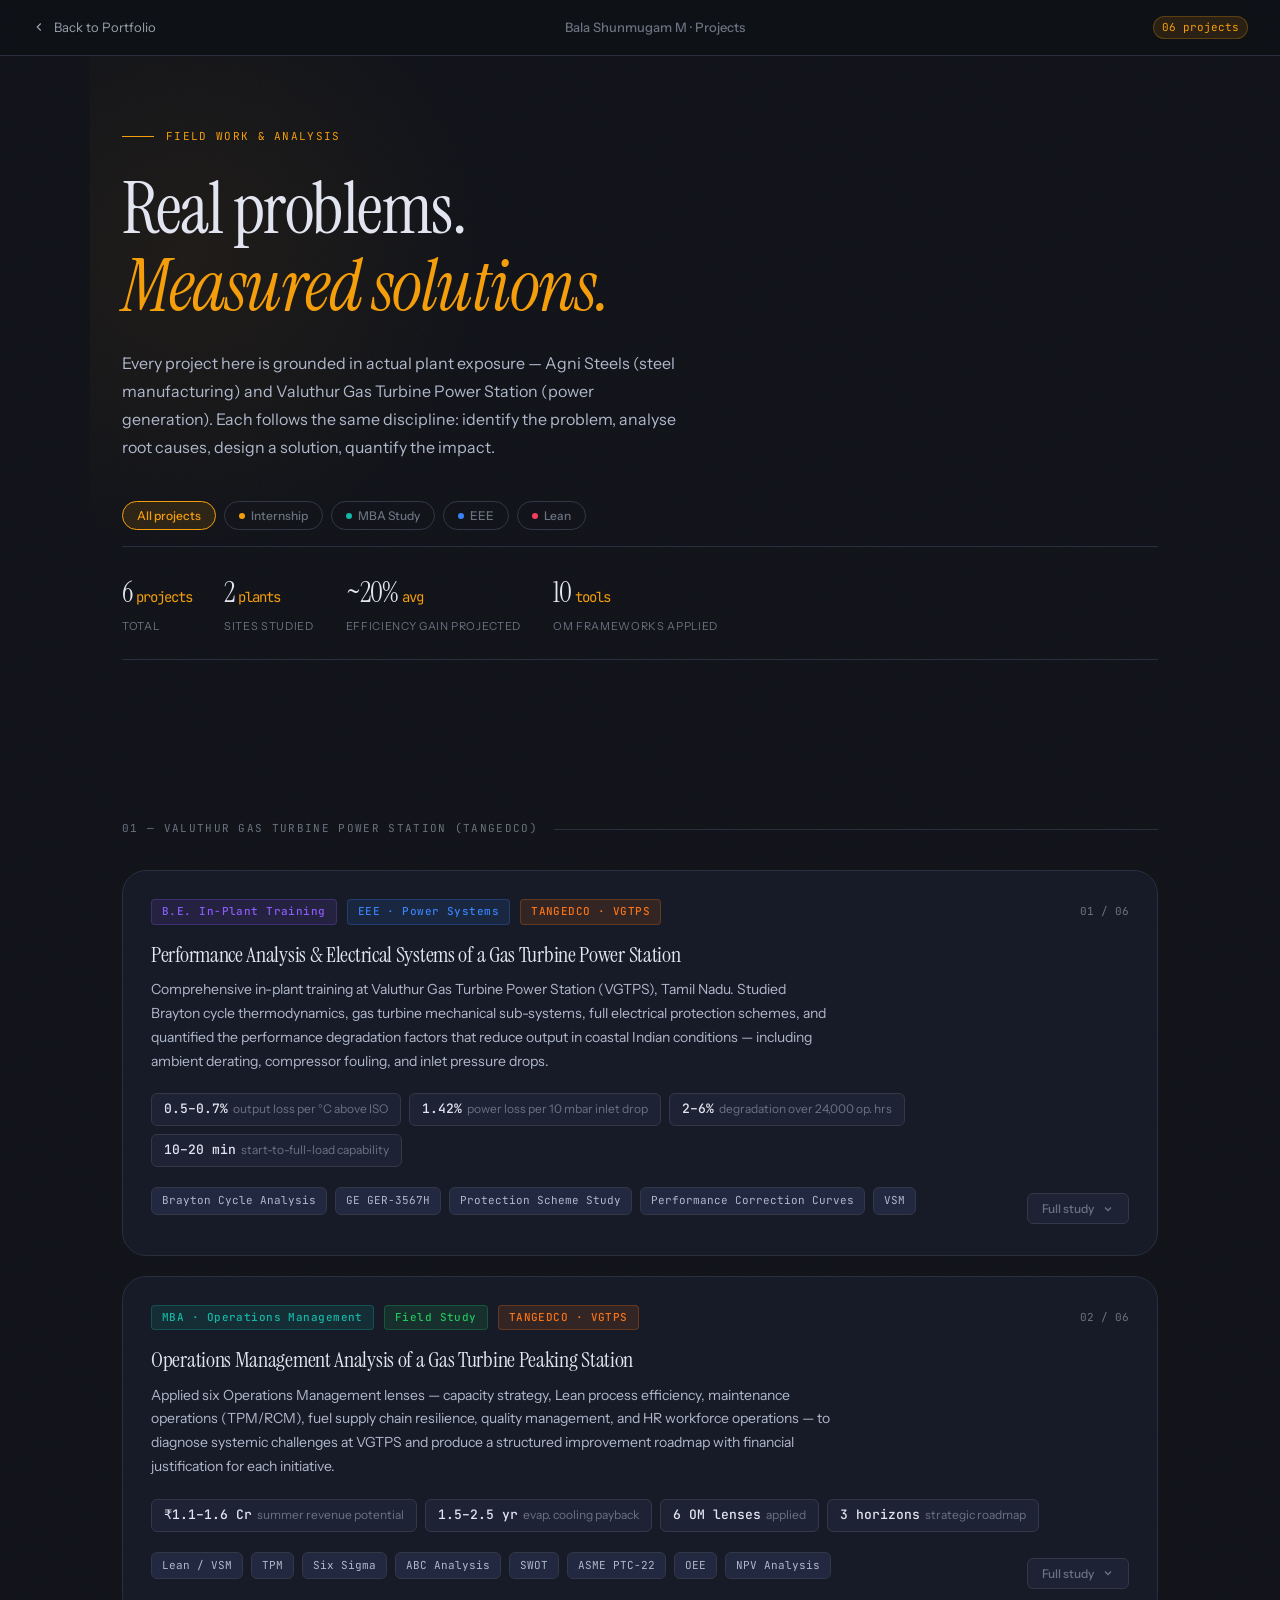
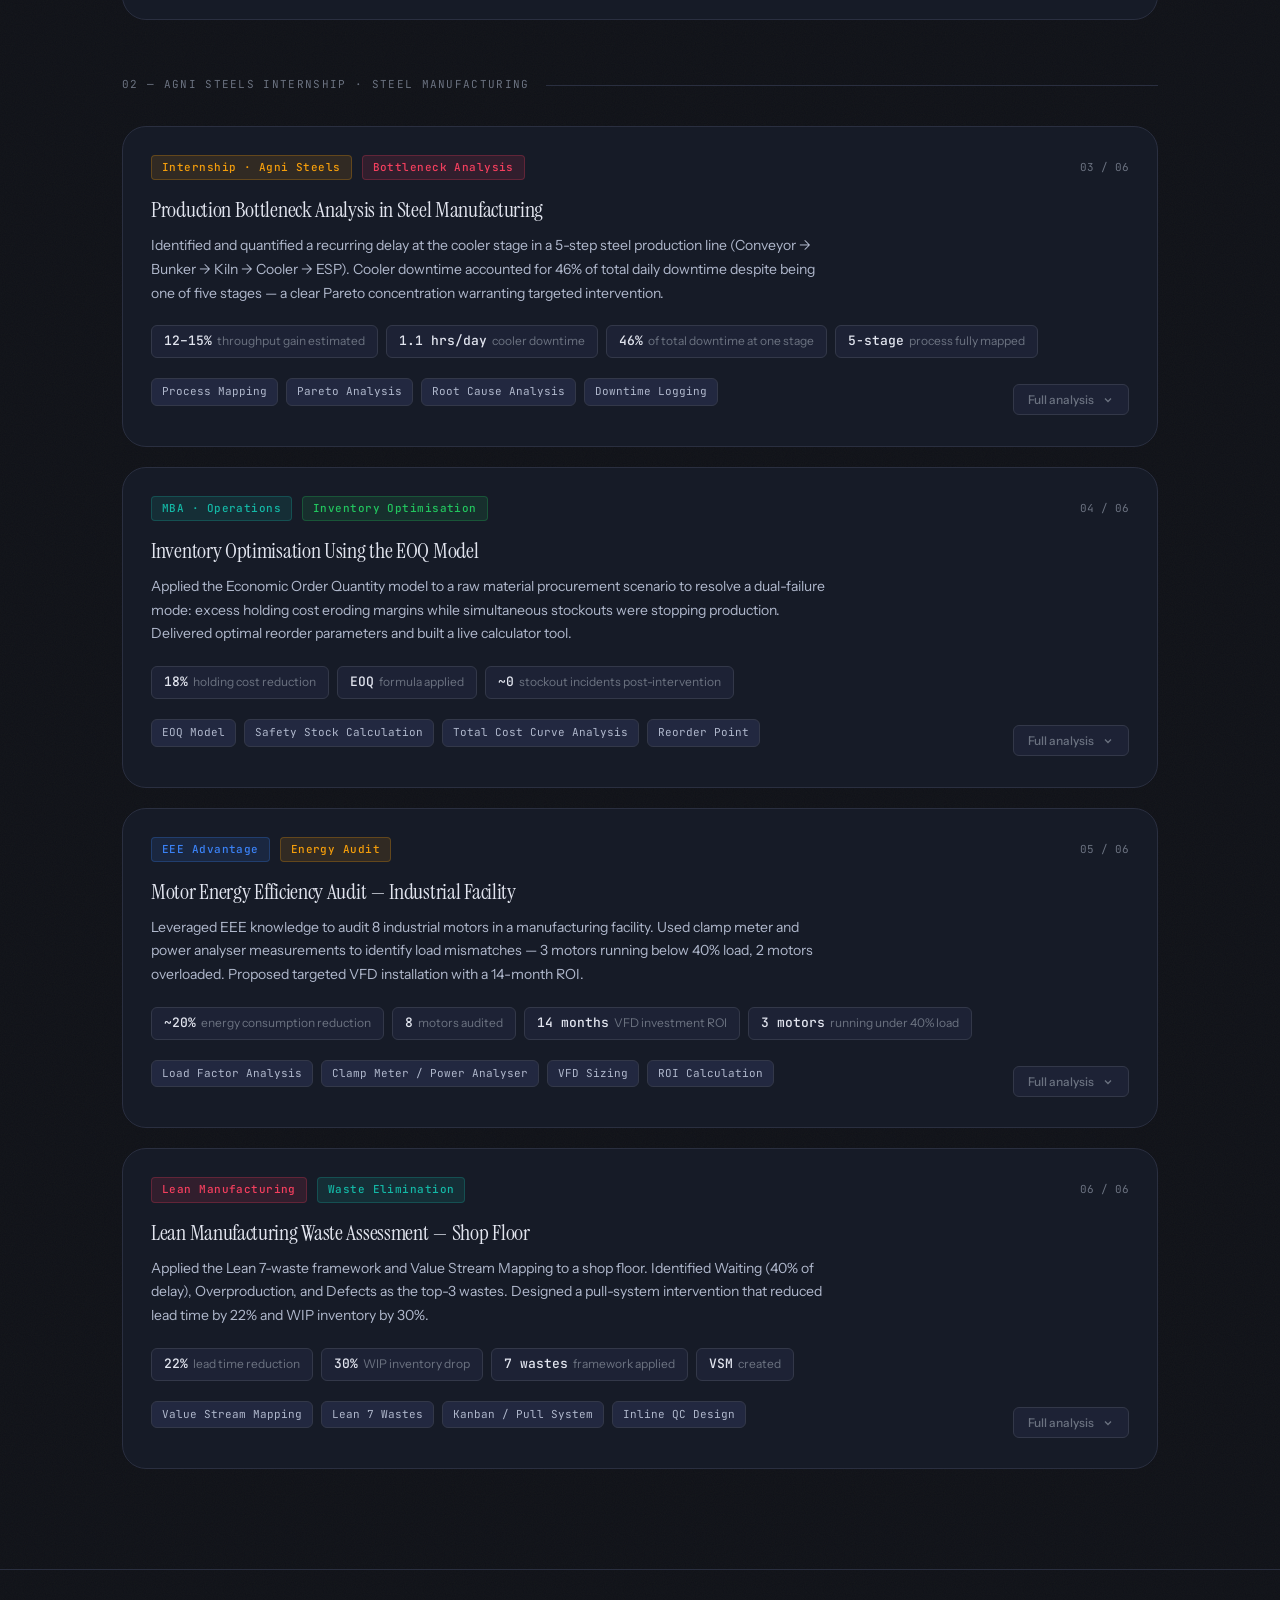
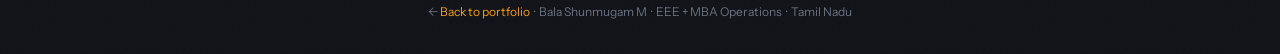
==== projects.html @ e9049f44 "Add files via upload" ====
<!DOCTYPE html>
<html lang="en">
<head>
  <meta charset="UTF-8" />
  <meta name="viewport" content="width=device-width, initial-scale=1.0" />
  <title>Projects — Bala Shunmugam M</title>
  <link rel="preconnect" href="https://fonts.googleapis.com" />
  <link rel="preconnect" href="https://fonts.gstatic.com" crossorigin />
  <link href="https://fonts.googleapis.com/css2?family=Instrument+Serif:ital@0;1&family=Instrument+Sans:wght@400;500;600&family=JetBrains+Mono:wght@400;500&display=swap" rel="stylesheet" />
  <style>
  /* ═══════════════════════════════════════
     DESIGN DIRECTION:
     Industrial editorial — dark gunmetal base,
     warm amber accent, tight grid, data-rich.
     Think: engineer's logbook meets design studio.
  ═══════════════════════════════════════ */

  :root {
    --ink:        #0f1117;
    --ink-2:      #1c2030;
    --ink-3:      #2a2f40;
    --steel:      #3a4055;
    --muted:      #6b7280;
    --ghost:      #9aa0ae;
    --rule:       #2a2f40;
    --rule-light: #333849;

    --amber:      #f59e0b;
    --amber-dim:  #92600a;
    --amber-glow: rgba(245,158,11,0.12);
    --amber-ring: rgba(245,158,11,0.25);

    --teal:       #14b8a6;
    --teal-dim:   rgba(20,184,166,0.12);
    --blue:       #3b82f6;
    --blue-dim:   rgba(59,130,246,0.12);
    --rose:       #f43f5e;
    --rose-dim:   rgba(244,63,94,0.12);
    --violet:     #8b5cf6;
    --violet-dim: rgba(139,92,246,0.12);
    --green:      #22c55e;
    --green-dim:  rgba(34,197,94,0.12);
    --orange:     #f97316;
    --orange-dim: rgba(249,115,22,0.12);

    --surface:    #161b27;
    --surface-2:  #1d2235;
    --surface-3:  #222840;

    --text:       #e2e5ef;
    --text-2:     #b0b8cc;
    --text-3:     #6b7280;

    --font-serif: 'Instrument Serif', Georgia, serif;
    --font-sans:  'Instrument Sans', system-ui, sans-serif;
    --font-mono:  'JetBrains Mono', monospace;

    --r-sm: 6px;
    --r-md: 10px;
    --r-lg: 16px;
    --r-xl: 24px;
  }

  *, *::before, *::after { box-sizing: border-box; margin: 0; padding: 0; }
  html { scroll-behavior: smooth; }

  body {
    font-family: var(--font-sans);
    background: var(--ink);
    color: var(--text);
    line-height: 1.6;
    -webkit-font-smoothing: antialiased;
    min-height: 100vh;
    /* subtle noise texture via SVG data URI */
    background-image: url("data:image/svg+xml,%3Csvg xmlns='http://www.w3.org/2000/svg' width='200' height='200'%3E%3Cfilter id='n'%3E%3CfeTurbulence type='fractalNoise' baseFrequency='0.9' numOctaves='4' stitchTiles='stitch'/%3E%3C/filter%3E%3Crect width='200' height='200' filter='url(%23n)' opacity='0.03'/%3E%3C/svg%3E");
  }

  a { text-decoration: none; color: inherit; }
  ul { list-style: none; }

  /* ── NAV ──────────────────────────────── */
  .nav {
    position: sticky; top: 0; z-index: 50;
    background: rgba(15,17,23,0.85);
    backdrop-filter: blur(16px);
    -webkit-backdrop-filter: blur(16px);
    border-bottom: 1px solid var(--rule);
    padding: 0 32px;
    height: 56px;
    display: flex;
    align-items: center;
    justify-content: space-between;
  }
  .nav-back {
    display: flex; align-items: center; gap: 8px;
    font-size: 13px; color: var(--ghost);
    transition: color 0.15s;
  }
  .nav-back:hover { color: var(--amber); }
  .nav-back svg { width: 14px; height: 14px; stroke: currentColor; fill: none; stroke-width: 2; }
  .nav-title { font-size: 13px; font-weight: 500; color: var(--text-3); }
  .nav-count {
    font-size: 11px; font-family: var(--font-mono);
    color: var(--amber); background: var(--amber-glow);
    border: 1px solid var(--amber-ring);
    padding: 2px 8px; border-radius: 100px;
  }

  /* ── HERO HEADER ──────────────────────── */
  .page-hero {
    padding: 72px 32px 64px;
    max-width: 1100px;
    margin: 0 auto;
    position: relative;
    overflow: hidden;
  }
  .page-hero::before {
    content: '';
    position: absolute;
    top: -100px; left: -200px;
    width: 600px; height: 600px;
    background: radial-gradient(circle, rgba(245,158,11,0.06) 0%, transparent 70%);
    pointer-events: none;
  }
  .hero-eyebrow {
    display: flex; align-items: center; gap: 12px;
    margin-bottom: 24px;
  }
  .eyebrow-line {
    width: 32px; height: 1px;
    background: var(--amber);
  }
  .eyebrow-text {
    font-family: var(--font-mono);
    font-size: 11px; letter-spacing: 0.12em;
    text-transform: uppercase; color: var(--amber);
  }
  .page-title {
    font-family: var(--font-serif);
    font-size: clamp(40px, 6vw, 72px);
    font-weight: 400;
    line-height: 1.08;
    color: var(--text);
    margin-bottom: 24px;
    letter-spacing: -1.5px;
  }
  .page-title em {
    font-style: italic;
    color: var(--amber);
  }
  .page-subtitle {
    font-size: 16px; color: var(--text-2);
    max-width: 560px; line-height: 1.75;
    margin-bottom: 40px;
  }

  /* ── FILTER BAR ───────────────────────── */
  .filter-bar {
    display: flex; gap: 8px; flex-wrap: wrap;
    margin-bottom: 16px;
  }
  .filter-btn {
    display: flex; align-items: center; gap: 6px;
    padding: 6px 14px;
    font-family: var(--font-sans);
    font-size: 12px; font-weight: 500;
    border-radius: 100px;
    border: 1px solid var(--rule-light);
    background: transparent;
    color: var(--text-3);
    cursor: pointer;
    transition: all 0.15s;
  }
  .filter-btn:hover { border-color: var(--amber); color: var(--amber); }
  .filter-btn.active {
    background: var(--amber-glow);
    border-color: var(--amber);
    color: var(--amber);
  }
  .filter-dot { width: 6px; height: 6px; border-radius: 50%; }

  /* ── STATS ROW ────────────────────────── */
  .stats-row {
    display: flex; gap: 32px; flex-wrap: wrap;
    padding: 24px 0;
    border-top: 1px solid var(--rule);
    border-bottom: 1px solid var(--rule);
    margin-bottom: 48px;
  }
  .stat-item { display: flex; flex-direction: column; gap: 2px; }
  .stat-val {
    font-family: var(--font-serif);
    font-size: 28px; color: var(--text);
    letter-spacing: -1px;
  }
  .stat-val span { font-size: 14px; color: var(--amber); font-family: var(--font-mono); }
  .stat-label { font-size: 11px; color: var(--text-3); letter-spacing: 0.06em; text-transform: uppercase; }

  /* ── MAIN LAYOUT ──────────────────────── */
  .projects-wrap {
    max-width: 1100px;
    margin: 0 auto;
    padding: 0 32px 80px;
  }

  /* ── PROJECT CARD ─────────────────────── */
  .project-card {
    position: relative;
    background: var(--surface);
    border: 1px solid var(--rule);
    border-radius: var(--r-xl);
    margin-bottom: 20px;
    overflow: hidden;
    transition: border-color 0.2s, box-shadow 0.2s;
  }
  .project-card:hover {
    border-color: var(--rule-light);
    box-shadow: 0 0 0 1px var(--rule-light), 0 20px 60px rgba(0,0,0,0.3);
  }

  /* left accent bar */
  .project-card::before {
    content: '';
    position: absolute;
    left: 0; top: 0; bottom: 0;
    width: 3px;
    background: var(--card-accent, var(--amber));
    border-radius: 3px 0 0 3px;
    opacity: 0;
    transition: opacity 0.2s;
  }
  .project-card:hover::before { opacity: 1; }

  /* ── CARD TOP ─────────────────────────── */
  .card-top {
    padding: 28px 28px 24px;
    cursor: pointer;
    position: relative;
  }
  .card-meta {
    display: flex; align-items: center; gap: 10px;
    margin-bottom: 16px; flex-wrap: wrap;
  }
  .tag {
    font-family: var(--font-mono);
    font-size: 11px; font-weight: 500;
    padding: 3px 10px;
    border-radius: 4px;
    letter-spacing: 0.04em;
  }
  .tag-amber  { background: var(--amber-glow);  color: var(--amber);  border: 1px solid var(--amber-ring); }
  .tag-teal   { background: var(--teal-dim);    color: var(--teal);   border: 1px solid rgba(20,184,166,0.25); }
  .tag-blue   { background: var(--blue-dim);    color: var(--blue);   border: 1px solid rgba(59,130,246,0.25); }
  .tag-rose   { background: var(--rose-dim);    color: var(--rose);   border: 1px solid rgba(244,63,94,0.25); }
  .tag-violet { background: var(--violet-dim);  color: var(--violet); border: 1px solid rgba(139,92,246,0.25); }
  .tag-green  { background: var(--green-dim);   color: var(--green);  border: 1px solid rgba(34,197,94,0.25); }
  .tag-orange { background: var(--orange-dim);  color: var(--orange); border: 1px solid rgba(249,115,22,0.25); }

  .card-num {
    font-family: var(--font-mono);
    font-size: 11px; color: var(--text-3);
    margin-left: auto;
  }

  .card-title {
    font-family: var(--font-serif);
    font-size: 22px; font-weight: 400;
    color: var(--text);
    line-height: 1.25;
    margin-bottom: 10px;
    letter-spacing: -0.3px;
  }
  .card-desc {
    font-size: 14px; color: var(--text-2);
    line-height: 1.7;
    max-width: 680px;
    margin-bottom: 20px;
  }

  /* ── IMPACT CHIPS ─────────────────────── */
  .impact-strip {
    display: flex; gap: 8px; flex-wrap: wrap;
    margin-bottom: 20px;
  }
  .chip {
    display: flex; align-items: baseline; gap: 5px;
    background: var(--surface-2);
    border: 1px solid var(--rule-light);
    border-radius: var(--r-sm);
    padding: 5px 12px;
    font-size: 12px; color: var(--text-3);
  }
  .chip-val {
    font-family: var(--font-mono);
    font-size: 13px; font-weight: 500;
    color: var(--text);
  }

  /* ── EXPAND TOGGLE ────────────────────── */
  .expand-row {
    display: flex; align-items: center; justify-content: space-between;
  }
  .expand-btn {
    display: flex; align-items: center; gap: 8px;
    background: var(--surface-2);
    border: 1px solid var(--rule-light);
    border-radius: var(--r-sm);
    color: var(--text-3);
    font-family: var(--font-sans);
    font-size: 12px; font-weight: 500;
    padding: 7px 14px;
    cursor: pointer;
    transition: all 0.15s;
  }
  .expand-btn:hover {
    background: var(--surface-3);
    border-color: var(--amber);
    color: var(--amber);
  }
  .expand-btn svg {
    width: 12px; height: 12px;
    stroke: currentColor; fill: none; stroke-width: 2.5;
    transition: transform 0.25s;
  }
  .expand-btn.open svg { transform: rotate(180deg); }

  /* ── CARD DETAIL ──────────────────────── */
  .card-detail {
    display: none;
    border-top: 1px solid var(--rule);
  }
  .card-detail.open { display: block; }

  /* tab navigation inside detail */
  .detail-tabs {
    display: flex;
    border-bottom: 1px solid var(--rule);
    padding: 0 28px;
    background: var(--surface-2);
  }
  .detail-tab {
    font-family: var(--font-mono);
    font-size: 11px; font-weight: 500;
    letter-spacing: 0.06em;
    text-transform: uppercase;
    color: var(--text-3);
    padding: 12px 16px;
    cursor: pointer;
    border-bottom: 2px solid transparent;
    margin-bottom: -1px;
    transition: all 0.15s;
  }
  .detail-tab:hover { color: var(--text-2); }
  .detail-tab.active { color: var(--amber); border-bottom-color: var(--amber); }

  .detail-panels { padding: 28px; }
  .detail-panel { display: none; }
  .detail-panel.active { display: block; }

  /* PASI grid */
  .pasi-grid {
    display: grid;
    grid-template-columns: 1fr 1fr;
    gap: 16px;
  }
  .pasi-cell {
    background: var(--surface-2);
    border: 1px solid var(--rule);
    border-radius: var(--r-lg);
    padding: 20px;
  }
  .pasi-label {
    font-family: var(--font-mono);
    font-size: 10px; font-weight: 500;
    letter-spacing: 0.12em; text-transform: uppercase;
    margin-bottom: 10px;
    display: flex; align-items: center; gap: 8px;
  }
  .pasi-label::before {
    content: '';
    width: 6px; height: 6px; border-radius: 50%;
    background: var(--cell-color, var(--amber));
    flex-shrink: 0;
  }
  .pasi-text {
    font-size: 13px; color: var(--text-2);
    line-height: 1.7;
  }
  .pasi-text strong { color: var(--text); font-weight: 500; }

  /* metrics panel */
  .metrics-grid {
    display: grid;
    grid-template-columns: repeat(auto-fill, minmax(160px, 1fr));
    gap: 12px;
    margin-bottom: 20px;
  }
  .metric-box {
    background: var(--surface-2);
    border: 1px solid var(--rule);
    border-radius: var(--r-md);
    padding: 16px;
  }
  .metric-name { font-size: 11px; color: var(--text-3); margin-bottom: 6px; }
  .metric-num {
    font-family: var(--font-mono);
    font-size: 22px; font-weight: 500;
    color: var(--text);
    line-height: 1;
  }
  .metric-unit { font-size: 12px; color: var(--text-3); margin-top: 2px; }

  /* tools/frameworks panel */
  .tools-row {
    display: flex; gap: 8px; flex-wrap: wrap;
    margin-bottom: 16px;
  }
  .tool-pill {
    font-family: var(--font-mono);
    font-size: 11px; color: var(--text-2);
    background: var(--surface-3);
    border: 1px solid var(--rule-light);
    border-radius: var(--r-sm);
    padding: 4px 10px;
  }

  /* inline bar chart */
  .mini-bar-chart { margin-bottom: 16px; }
  .mini-bar-chart h4 { font-size: 12px; color: var(--text-3); margin-bottom: 12px; font-weight: 500; }
  .mbar-row { display: flex; align-items: center; gap: 10px; margin-bottom: 8px; }
  .mbar-label { font-size: 11px; color: var(--text-3); width: 80px; flex-shrink: 0; font-family: var(--font-mono); }
  .mbar-track { flex: 1; background: var(--surface-3); border-radius: 3px; height: 8px; overflow: hidden; }
  .mbar-fill { height: 100%; border-radius: 3px; transition: width 0.6s ease; }
  .mbar-val { font-size: 11px; color: var(--text-3); width: 40px; text-align: right; font-family: var(--font-mono); }

  /* recommendations list */
  .rec-list { display: flex; flex-direction: column; gap: 10px; }
  .rec-item {
    display: flex; gap: 12px;
    background: var(--surface-2);
    border: 1px solid var(--rule);
    border-radius: var(--r-md);
    padding: 14px 16px;
    align-items: flex-start;
  }
  .rec-horizon {
    font-family: var(--font-mono);
    font-size: 10px; font-weight: 500;
    padding: 3px 8px;
    border-radius: 4px;
    flex-shrink: 0;
    margin-top: 1px;
    text-transform: uppercase;
    letter-spacing: 0.04em;
  }
  .rec-short  { background: var(--green-dim);  color: var(--green); }
  .rec-medium { background: var(--amber-glow); color: var(--amber); }
  .rec-long   { background: var(--violet-dim); color: var(--violet); }
  .rec-text { font-size: 13px; color: var(--text-2); line-height: 1.6; }
  .rec-text strong { color: var(--text); font-weight: 500; }

  /* key findings list */
  .findings-list { display: flex; flex-direction: column; gap: 8px; }
  .finding-item {
    display: flex; gap: 10px; align-items: flex-start;
    font-size: 13px; color: var(--text-2); line-height: 1.6;
  }
  .finding-bullet {
    width: 18px; height: 18px; border-radius: 50%;
    background: var(--amber-glow);
    border: 1px solid var(--amber-ring);
    color: var(--amber);
    font-size: 10px; font-weight: 600;
    display: flex; align-items: center; justify-content: center;
    flex-shrink: 0; margin-top: 2px;
    font-family: var(--font-mono);
  }

  /* SWOT */
  .swot-grid {
    display: grid;
    grid-template-columns: 1fr 1fr;
    gap: 12px;
  }
  .swot-cell {
    background: var(--surface-2);
    border: 1px solid var(--rule);
    border-radius: var(--r-md);
    padding: 16px;
  }
  .swot-label {
    font-family: var(--font-mono);
    font-size: 10px; font-weight: 500;
    letter-spacing: 0.1em; text-transform: uppercase;
    margin-bottom: 10px;
  }
  .swot-items { display: flex; flex-direction: column; gap: 6px; }
  .swot-item {
    font-size: 12px; color: var(--text-2);
    display: flex; gap: 8px; align-items: flex-start;
  }
  .swot-item::before {
    content: '—';
    color: var(--text-3);
    flex-shrink: 0;
    font-family: var(--font-mono);
    font-size: 11px;
  }

  /* data table */
  .data-table { width: 100%; border-collapse: collapse; font-size: 12px; }
  .data-table th {
    font-family: var(--font-mono);
    font-size: 10px; font-weight: 500;
    letter-spacing: 0.08em; text-transform: uppercase;
    color: var(--text-3);
    text-align: left;
    padding: 8px 12px;
    border-bottom: 1px solid var(--rule);
  }
  .data-table td {
    padding: 10px 12px;
    color: var(--text-2);
    border-bottom: 1px solid var(--rule);
    vertical-align: top;
    line-height: 1.5;
  }
  .data-table tr:last-child td { border-bottom: none; }
  .data-table tr:hover td { background: var(--surface-3); }
  .data-table td strong { color: var(--text); font-weight: 500; }

  /* ── SECTION DIVIDER ──────────────────── */
  .section-divider {
    display: flex; align-items: center; gap: 16px;
    margin: 48px 0 32px;
  }
  .divider-label {
    font-family: var(--font-mono);
    font-size: 11px; letter-spacing: 0.12em;
    text-transform: uppercase; color: var(--text-3);
    white-space: nowrap;
  }
  .divider-line { flex: 1; height: 1px; background: var(--rule); }

  /* ── FOOTER ───────────────────────────── */
  .page-footer {
    border-top: 1px solid var(--rule);
    padding: 32px;
    text-align: center;
    font-size: 12px; color: var(--text-3);
  }
  .page-footer a { color: var(--amber); }

  /* ── ANIMATIONS ───────────────────────── */
  @keyframes fadeSlideUp {
    from { opacity: 0; transform: translateY(20px); }
    to   { opacity: 1; transform: translateY(0); }
  }
  .page-hero > * { animation: fadeSlideUp 0.5s ease both; }
  .page-hero .hero-eyebrow { animation-delay: 0s; }
  .page-hero .page-title   { animation-delay: 0.08s; }
  .page-hero .page-subtitle{ animation-delay: 0.16s; }
  .page-hero .filter-bar   { animation-delay: 0.22s; }
  .page-hero .stats-row    { animation-delay: 0.28s; }
  .project-card { animation: fadeSlideUp 0.4s ease both; }

  /* ── RESPONSIVE ───────────────────────── */
  @media (max-width: 720px) {
    .page-hero, .projects-wrap { padding-left: 20px; padding-right: 20px; }
    .pasi-grid  { grid-template-columns: 1fr; }
    .swot-grid  { grid-template-columns: 1fr; }
    .stats-row  { gap: 20px; }
    .card-title { font-size: 18px; }
    .nav { padding: 0 20px; }
  }

  /* scrollbar */
  ::-webkit-scrollbar { width: 6px; }
  ::-webkit-scrollbar-track { background: var(--ink); }
  ::-webkit-scrollbar-thumb { background: var(--rule-light); border-radius: 3px; }
  </style>
</head>
<body>

<!-- ── NAV ─────────────────────────────── -->
<nav class="nav">
  <a href="index.html" class="nav-back">
    <svg viewBox="0 0 24 24"><polyline points="15 18 9 12 15 6"/></svg>
    Back to Portfolio
  </a>
  <span class="nav-title">Bala Shunmugam M · Projects</span>
  <span class="nav-count">06 projects</span>
</nav>

<!-- ── PAGE HERO ───────────────────────── -->
<div class="page-hero">
  <div class="hero-eyebrow">
    <div class="eyebrow-line"></div>
    <span class="eyebrow-text">Field Work & Analysis</span>
  </div>
  <h1 class="page-title">Real problems.<br><em>Measured solutions.</em></h1>
  <p class="page-subtitle">
    Every project here is grounded in actual plant exposure — Agni Steels (steel manufacturing) and
    Valuthur Gas Turbine Power Station (power generation). Each follows the same discipline:
    identify the problem, analyse root causes, design a solution, quantify the impact.
  </p>

  <div class="filter-bar" id="filterBar">
    <button class="filter-btn active" data-filter="all" onclick="filterProjects(this,'all')">All projects</button>
    <button class="filter-btn" data-filter="internship" onclick="filterProjects(this,'internship')">
      <div class="filter-dot" style="background:var(--amber)"></div>Internship
    </button>
    <button class="filter-btn" data-filter="mba" onclick="filterProjects(this,'mba')">
      <div class="filter-dot" style="background:var(--teal)"></div>MBA Study
    </button>
    <button class="filter-btn" data-filter="eee" onclick="filterProjects(this,'eee')">
      <div class="filter-dot" style="background:var(--blue)"></div>EEE
    </button>
    <button class="filter-btn" data-filter="lean" onclick="filterProjects(this,'lean')">
      <div class="filter-dot" style="background:var(--rose)"></div>Lean
    </button>
  </div>

  <div class="stats-row">
    <div class="stat-item">
      <div class="stat-val">6 <span>projects</span></div>
      <div class="stat-label">Total</div>
    </div>
    <div class="stat-item">
      <div class="stat-val">2 <span>plants</span></div>
      <div class="stat-label">Sites studied</div>
    </div>
    <div class="stat-item">
      <div class="stat-val">~20% <span>avg</span></div>
      <div class="stat-label">Efficiency gain projected</div>
    </div>
    <div class="stat-item">
      <div class="stat-val">10 <span>tools</span></div>
      <div class="stat-label">OM frameworks applied</div>
    </div>
  </div>
</div>

<!-- ── PROJECTS ─────────────────────────── -->
<div class="projects-wrap">

  <!-- ═══════════════════ SECTION 1: POWER GENERATION ═══════════════════ -->
  <div class="section-divider">
    <span class="divider-label">01 — Valuthur Gas Turbine Power Station (TANGEDCO)</span>
    <div class="divider-line"></div>
  </div>

  <!-- ────────────────── PROJECT 1: BE Inplant ────────────────── -->
  <div class="project-card" style="--card-accent:var(--violet)" data-tags="internship eee">
    <div class="card-top" onclick="toggleCard(this)">
      <div class="card-meta">
        <span class="tag tag-violet">B.E. In-Plant Training</span>
        <span class="tag tag-blue">EEE · Power Systems</span>
        <span class="tag tag-orange">TANGEDCO · VGTPS</span>
        <span class="card-num">01 / 06</span>
      </div>
      <h2 class="card-title">Performance Analysis & Electrical Systems of a Gas Turbine Power Station</h2>
      <p class="card-desc">
        Comprehensive in-plant training at Valuthur Gas Turbine Power Station (VGTPS), Tamil Nadu.
        Studied Brayton cycle thermodynamics, gas turbine mechanical sub-systems, full electrical
        protection schemes, and quantified the performance degradation factors that reduce output
        in coastal Indian conditions — including ambient derating, compressor fouling, and inlet pressure drops.
      </p>
      <div class="impact-strip">
        <div class="chip"><span class="chip-val">0.5–0.7%</span> output loss per °C above ISO</div>
        <div class="chip"><span class="chip-val">1.42%</span> power loss per 10 mbar inlet drop</div>
        <div class="chip"><span class="chip-val">2–6%</span> degradation over 24,000 op. hrs</div>
        <div class="chip"><span class="chip-val">10–20 min</span> start-to-full-load capability</div>
      </div>
      <div class="expand-row">
        <div class="tools-row">
          <span class="tool-pill">Brayton Cycle Analysis</span>
          <span class="tool-pill">GE GER-3567H</span>
          <span class="tool-pill">Protection Scheme Study</span>
          <span class="tool-pill">Performance Correction Curves</span>
          <span class="tool-pill">VSM</span>
        </div>
        <button class="expand-btn" aria-label="Expand project">
          Full study
          <svg viewBox="0 0 24 24"><polyline points="6 9 12 15 18 9"/></svg>
        </button>
      </div>
    </div>

    <div class="card-detail">
      <div class="detail-tabs">
        <div class="detail-tab active" onclick="switchTab(this,'p1-analysis')">Analysis</div>
        <div class="detail-tab" onclick="switchTab(this,'p1-electrical')">Electrical Systems</div>
        <div class="detail-tab" onclick="switchTab(this,'p1-performance')">Performance Data</div>
        <div class="detail-tab" onclick="switchTab(this,'p1-findings')">Key Findings</div>
      </div>
      <div class="detail-panels">

        <div class="detail-panel active" id="p1-analysis">
          <div class="pasi-grid">
            <div class="pasi-cell" style="--cell-color:var(--rose)">
              <div class="pasi-label" style="color:var(--rose)">Context</div>
              <div class="pasi-text">VGTPS is an open-cycle gas turbine (OCGT) peaking station operated by TANGEDCO. Located in coastal Tamil Nadu, it faces high ambient temperatures that directly derate output — the core performance challenge studied during training.</div>
            </div>
            <div class="pasi-cell" style="--cell-color:var(--blue)">
              <div class="pasi-label" style="color:var(--blue)">Thermodynamic Study</div>
              <div class="pasi-text">Analysed the Brayton cycle parameters: <strong>pressure ratio (10:1–18:1)</strong> and <strong>firing temperature (980–1350°C)</strong>. Studied the efficiency-vs-specific-output design map from GE performance data to understand cycle optimisation trade-offs for simple vs combined-cycle modes.</div>
            </div>
            <div class="pasi-cell" style="--cell-color:var(--amber)">
              <div class="pasi-label" style="color:var(--amber)">Degradation Analysis</div>
              <div class="pasi-text">Identified two classes of degradation: <strong>recoverable</strong> (compressor blade fouling — corrected by water washing) and <strong>non-recoverable</strong> (blade tip clearance growth — only fixed at major overhaul every 24,000 EOH). Cumulative output loss: 2–6% without part replacement.</div>
            </div>
            <div class="pasi-cell" style="--cell-color:var(--green)">
              <div class="pasi-label" style="color:var(--green)">Improvement Opportunity</div>
              <div class="pasi-text">Inlet evaporative cooling to recover <strong>4–8% summer output</strong> lost to ambient derating. Steam/water injection for NOx abatement and simultaneous <strong>5% mass-flow power boost</strong>. Online compressor washing protocol to recover 1–3% continuously.</div>
            </div>
          </div>
        </div>

        <div class="detail-panel" id="p1-electrical">
          <div style="margin-bottom:20px;">
            <h4 style="font-size:13px;color:var(--text-2);margin-bottom:12px;font-weight:500;">Protection Scheme — VGTPS Switchyard</h4>
            <table class="data-table">
              <thead>
                <tr><th>Protection Function</th><th>Relay Standard</th><th>Protected Element</th></tr>
              </thead>
              <tbody>
                <tr><td><strong>Differential (87G)</strong></td><td>Biased diff. with 2nd-harmonic restraint</td><td>Generator</td></tr>
                <tr><td><strong>Distance (21)</strong></td><td>Mho/Quadrilateral, 3-zone</td><td>Outgoing transmission lines</td></tr>
                <tr><td><strong>Bus-bar diff. (87B)</strong></td><td>High-impedance differential</td><td>EHV bus-bar</td></tr>
                <tr><td><strong>Restricted Earth Fault (64REF)</strong></td><td>Low-impedance REF</td><td>Generator transformer neutral</td></tr>
                <tr><td><strong>Loss of Excitation (40)</strong></td><td>Offset Mho characteristic</td><td>Generator</td></tr>
                <tr><td><strong>Negative Sequence (46)</strong></td><td>Inverse-time overcurrent</td><td>Generator stator</td></tr>
                <tr><td><strong>Buchholz (63)</strong></td><td>Gas-actuated relay</td><td>Generator & unit transformers</td></tr>
              </tbody>
            </table>
          </div>
          <div class="findings-list">
            <div class="finding-item"><div class="finding-bullet">i</div>Generator is directly coupled at 3000 rpm (2-pole, 50 Hz). Stator water-cooled; rotor hydrogen-cooled for high power density.</div>
            <div class="finding-item"><div class="finding-bullet">ii</div>Generator transformer steps 11–15.75 kV up to 110/230 kV grid evacuation voltage. Oil-immersed FOFA cooling with Buchholz, WTI, and differential protection.</div>
            <div class="finding-item"><div class="finding-bullet">iii</div>Auto-reclosing (single-phase and three-phase) and PLCC teleprotection enable rapid fault recovery and remote inter-trip signalling.</div>
          </div>
        </div>

        <div class="detail-panel" id="p1-performance">
          <div class="metrics-grid">
            <div class="metric-box">
              <div class="metric-name">Simple-cycle efficiency</div>
              <div class="metric-num" style="color:var(--amber)">30–40<span style="font-size:14px">%</span></div>
              <div class="metric-unit">Thermal (Brayton)</div>
            </div>
            <div class="metric-box">
              <div class="metric-name">Combined-cycle efficiency</div>
              <div class="metric-num" style="color:var(--teal)">50–60<span style="font-size:14px">%</span></div>
              <div class="metric-unit">With HRSG + steam turbine</div>
            </div>
            <div class="metric-box">
              <div class="metric-name">Ambient derating rate</div>
              <div class="metric-num" style="color:var(--rose)">0.6<span style="font-size:14px">%/°C</span></div>
              <div class="metric-unit">Above ISO 15°C baseline</div>
            </div>
            <div class="metric-box">
              <div class="metric-name">Inlet filter impact</div>
              <div class="metric-num" style="color:var(--blue)">1.42<span style="font-size:14px">%</span></div>
              <div class="metric-unit">Power loss per 10 mbar drop</div>
            </div>
            <div class="metric-box">
              <div class="metric-name">Steam injection boost</div>
              <div class="metric-num" style="color:var(--green)">+5<span style="font-size:14px">%</span></div>
              <div class="metric-unit">Power per % of airflow</div>
            </div>
            <div class="metric-box">
              <div class="metric-name">Compressor share</div>
              <div class="metric-num" style="color:var(--violet)">50<span style="font-size:14px">%+</span></div>
              <div class="metric-unit">Of gross output consumed</div>
            </div>
          </div>
          <div class="mini-bar-chart">
            <h4>Performance factor impact on output (%)</h4>
            <div class="mbar-row"><div class="mbar-label">Ambient +5°C</div><div class="mbar-track"><div class="mbar-fill" style="width:35%;background:var(--rose)"></div></div><div class="mbar-val">−3%</div></div>
            <div class="mbar-row"><div class="mbar-label">Inlet filter ΔP</div><div class="mbar-track"><div class="mbar-fill" style="width:20%;background:var(--orange)"></div></div><div class="mbar-val">−1.4%</div></div>
            <div class="mbar-row"><div class="mbar-label">Blade fouling</div><div class="mbar-track"><div class="mbar-fill" style="width:30%;background:var(--amber)"></div></div><div class="mbar-val">−2%</div></div>
            <div class="mbar-row"><div class="mbar-label">Steam injection</div><div class="mbar-track"><div class="mbar-fill" style="width:60%;background:var(--green)"></div></div><div class="mbar-val">+5%</div></div>
            <div class="mbar-row"><div class="mbar-label">Inlet cooling</div><div class="mbar-track"><div class="mbar-fill" style="width:75%;background:var(--teal)"></div></div><div class="mbar-val">+6%</div></div>
          </div>
        </div>

        <div class="detail-panel" id="p1-findings">
          <div class="findings-list">
            <div class="finding-item"><div class="finding-bullet">1</div><span>Coastal Tamil Nadu ambient conditions regularly exceed ISO 15°C baseline by 10–15°C during April–June, causing <strong>5–9% output derating</strong> precisely when peak demand is highest — the double-jeopardy paradox.</span></div>
            <div class="finding-item"><div class="finding-bullet">2</div><span>Inlet air filtration, while essential for coastal salt/dust protection, introduces a persistent pressure drop. A 10 mbar drop alone accounts for <strong>1.42% power loss and 0.45% heat-rate increase</strong> — quantified against GE GER-3567H correction curves.</span></div>
            <div class="finding-item"><div class="finding-bullet">3</div><span>Compressor blade fouling is the dominant recoverable degradation mechanism. Online water washing can recover <strong>1–3%</strong> continuously; offline mechanical cleaning required for full restoration.</span></div>
            <div class="finding-item"><div class="finding-bullet">4</div><span>The HRSG provision at VGTPS represents an untapped opportunity: converting to combined-cycle would raise thermal efficiency from ~35% to ~50–55%, reducing fuel cost per kWh by <strong>25–35%</strong>.</span></div>
            <div class="finding-item"><div class="finding-bullet">5</div><span>The 10–20 minute start-to-full-load capability is VGTPS's core strategic asset in a renewable-heavy grid — gas turbines provide the fast-response reserve that solar and wind cannot.</span></div>
          </div>
        </div>

      </div>
    </div>
  </div>

  <!-- ────────────────── PROJECT 2: MBA OM Report ────────────────── -->
  <div class="project-card" style="--card-accent:var(--teal)" data-tags="mba internship">
    <div class="card-top" onclick="toggleCard(this)">
      <div class="card-meta">
        <span class="tag tag-teal">MBA · Operations Management</span>
        <span class="tag tag-green">Field Study</span>
        <span class="tag tag-orange">TANGEDCO · VGTPS</span>
        <span class="card-num">02 / 06</span>
      </div>
      <h2 class="card-title">Operations Management Analysis of a Gas Turbine Peaking Station</h2>
      <p class="card-desc">
        Applied six Operations Management lenses — capacity strategy, Lean process efficiency, maintenance
        operations (TPM/RCM), fuel supply chain resilience, quality management, and HR workforce operations —
        to diagnose systemic challenges at VGTPS and produce a structured improvement roadmap with financial
        justification for each initiative.
      </p>
      <div class="impact-strip">
        <div class="chip"><span class="chip-val">₹1.1–1.6 Cr</span> summer revenue potential</div>
        <div class="chip"><span class="chip-val">1.5–2.5 yr</span> evap. cooling payback</div>
        <div class="chip"><span class="chip-val">6 OM lenses</span> applied</div>
        <div class="chip"><span class="chip-val">3 horizons</span> strategic roadmap</div>
      </div>
      <div class="expand-row">
        <div class="tools-row">
          <span class="tool-pill">Lean / VSM</span>
          <span class="tool-pill">TPM</span>
          <span class="tool-pill">Six Sigma</span>
          <span class="tool-pill">ABC Analysis</span>
          <span class="tool-pill">SWOT</span>
          <span class="tool-pill">ASME PTC-22</span>
          <span class="tool-pill">OEE</span>
          <span class="tool-pill">NPV Analysis</span>
        </div>
        <button class="expand-btn" aria-label="Expand project">
          Full study
          <svg viewBox="0 0 24 24"><polyline points="6 9 12 15 18 9"/></svg>
        </button>
      </div>
    </div>

    <div class="card-detail">
      <div class="detail-tabs">
        <div class="detail-tab active" onclick="switchTab(this,'p2-overview')">OM Diagnosis</div>
        <div class="detail-tab" onclick="switchTab(this,'p2-swot')">SWOT</div>
        <div class="detail-tab" onclick="switchTab(this,'p2-maintenance')">Maintenance</div>
        <div class="detail-tab" onclick="switchTab(this,'p2-roadmap')">Roadmap</div>
      </div>
      <div class="detail-panels">

        <div class="detail-panel active" id="p2-overview">
          <div style="margin-bottom:20px;">
            <table class="data-table">
              <thead>
                <tr><th>OM Dimension</th><th>Current State</th><th>Priority</th></tr>
              </thead>
              <tbody>
                <tr><td><strong>Capacity Management</strong></td><td>Reactive; ambient derating not proactively hedged</td><td><span style="color:var(--rose);font-weight:500">High</span></td></tr>
                <tr><td><strong>Process Efficiency</strong></td><td>~35% simple-cycle; HRSG potential underutilised</td><td><span style="color:var(--rose);font-weight:500">High</span></td></tr>
                <tr><td><strong>Maintenance Operations</strong></td><td>Time-based primary; limited predictive capability</td><td><span style="color:var(--rose);font-weight:500">High</span></td></tr>
                <tr><td><strong>Supply Chain (Fuel)</strong></td><td>Single-pipeline dependency; limited buffer stock</td><td><span style="color:var(--amber);font-weight:500">Med–High</span></td></tr>
                <tr><td><strong>Quality Management</strong></td><td>Performance test-driven; limited ISO 55000 alignment</td><td><span style="color:var(--amber);font-weight:500">Medium</span></td></tr>
                <tr><td><strong>HR / Workforce</strong></td><td>Technical depth high; management pipeline thin</td><td><span style="color:var(--amber);font-weight:500">Medium</span></td></tr>
              </tbody>
            </table>
          </div>
          <div class="mini-bar-chart">
            <h4>Cost structure — VGTPS levelised cost breakdown</h4>
            <div class="mbar-row"><div class="mbar-label">Fuel</div><div class="mbar-track"><div class="mbar-fill" style="width:68%;background:var(--rose)"></div></div><div class="mbar-val">60–75%</div></div>
            <div class="mbar-row"><div class="mbar-label">O&M</div><div class="mbar-track"><div class="mbar-fill" style="width:18%;background:var(--amber)"></div></div><div class="mbar-val">15–20%</div></div>
            <div class="mbar-row"><div class="mbar-label">Capital</div><div class="mbar-track"><div class="mbar-fill" style="width:10%;background:var(--blue)"></div></div><div class="mbar-val">8–12%</div></div>
            <div class="mbar-row"><div class="mbar-label">Admin</div><div class="mbar-track"><div class="mbar-fill" style="width:4%;background:var(--ghost)"></div></div><div class="mbar-val">3–5%</div></div>
            <div class="mbar-row"><div class="mbar-label">Auxiliary</div><div class="mbar-track"><div class="mbar-fill" style="width:2%;background:var(--teal)"></div></div><div class="mbar-val">1–3%</div></div>
          </div>
        </div>

        <div class="detail-panel" id="p2-swot">
          <div class="swot-grid">
            <div class="swot-cell">
              <div class="swot-label" style="color:var(--green)">Strengths</div>
              <div class="swot-items">
                <div class="swot-item">Fast start capability (~15 min) — primary competitive asset</div>
                <div class="swot-item">Dual-fuel readiness (gas + naphtha backup)</div>
                <div class="swot-item">Experienced operations team with deep plant knowledge</div>
                <div class="swot-item">Strategic grid location in southern Tamil Nadu</div>
                <div class="swot-item">High peaking value in renewable-heavy grid future</div>
              </div>
            </div>
            <div class="swot-cell">
              <div class="swot-label" style="color:var(--rose)">Weaknesses</div>
              <div class="swot-items">
                <div class="swot-item">Open-cycle thermal efficiency only 30–40%</div>
                <div class="swot-item">High ambient derating in summer months (5–15%)</div>
                <div class="swot-item">Time-based maintenance — limited predictive capability</div>
                <div class="swot-item">Single GAIL pipeline fuel dependency</div>
                <div class="swot-item">Limited in-house OEM-level overhaul capability</div>
              </div>
            </div>
            <div class="swot-cell">
              <div class="swot-label" style="color:var(--blue)">Opportunities</div>
              <div class="swot-items">
                <div class="swot-item">HRSG retrofit → combined-cycle (efficiency to ~50%)</div>
                <div class="swot-item">Inlet cooling → recover 4–8% summer output</div>
                <div class="swot-item">Ancillary services market (frequency response, spinning reserve)</div>
                <div class="swot-item">VSD retrofits → 15–30% auxiliary consumption saving</div>
                <div class="swot-item">Digital twin / IoT predictive maintenance</div>
              </div>
            </div>
            <div class="swot-cell">
              <div class="swot-label" style="color:var(--amber)">Threats</div>
              <div class="swot-items">
                <div class="swot-item">Natural gas price volatility and supply risk</div>
                <div class="swot-item">Increasing renewables reducing dispatch hours</div>
                <div class="swot-item">Tightening NOx / CO₂ environmental norms</div>
                <div class="swot-item">Ageing workforce and knowledge attrition</div>
                <div class="swot-item">Competition from newer, more efficient peaking assets</div>
              </div>
            </div>
          </div>
        </div>

        <div class="detail-panel" id="p2-maintenance">
          <div style="margin-bottom:20px;">
            <h4 style="font-size:13px;color:var(--text-2);margin-bottom:12px;font-weight:500;">OEM-Defined Inspection Intervals (GE Heavy-Duty GT)</h4>
            <table class="data-table">
              <thead>
                <tr><th>Inspection Type</th><th>Trigger (EOH)</th><th>Scope</th></tr>
              </thead>
              <tbody>
                <tr><td><strong>Combustion Inspection</strong></td><td>~8,000 EOH</td><td>Combustion liners, transition pieces, cross-fire tubes, fuel nozzles</td></tr>
                <tr><td><strong>Hot Gas Path Inspection</strong></td><td>~24,000 EOH</td><td>Stage-1 & Stage-2 nozzles and buckets — highest temperature components</td></tr>
                <tr><td><strong>Major Inspection</strong></td><td>~48,000 EOH</td><td>Complete disassembly; all turbine and compressor rotating parts</td></tr>
              </tbody>
            </table>
          </div>
          <div style="margin-bottom:16px;">
            <h4 style="font-size:13px;color:var(--text-2);margin-bottom:12px;font-weight:500;">Maintenance Strategy Maturity</h4>
            <div class="mbar-row"><div class="mbar-label">Breakdown</div><div class="mbar-track"><div class="mbar-fill" style="width:20%;background:var(--rose)"></div></div><div class="mbar-val">Reactive</div></div>
            <div class="mbar-row"><div class="mbar-label">Preventive</div><div class="mbar-track"><div class="mbar-fill" style="width:90%;background:var(--green)"></div></div><div class="mbar-val">Primary</div></div>
            <div class="mbar-row"><div class="mbar-label">Condition-based</div><div class="mbar-track"><div class="mbar-fill" style="width:45%;background:var(--amber)"></div></div><div class="mbar-val">Partial</div></div>
            <div class="mbar-row"><div class="mbar-label">Predictive</div><div class="mbar-track"><div class="mbar-fill" style="width:10%;background:var(--violet)"></div></div><div class="mbar-val">Nascent</div></div>
          </div>
          <div class="findings-list">
            <div class="finding-item"><div class="finding-bullet">↑</div>Implement condition-based maintenance using vibration analytics, lube oil analysis, and thermographic surveys to reduce EFOR by 1–2 percentage points.</div>
            <div class="finding-item"><div class="finding-bullet">↑</div>Autonomous Maintenance (TPM Pillar 1): train operators on daily walk-rounds and early anomaly detection to reduce emergency callouts.</div>
          </div>
        </div>

        <div class="detail-panel" id="p2-roadmap">
          <div class="rec-list">
            <div class="rec-item">
              <span class="rec-horizon rec-short">0–2 yr</span>
              <div class="rec-text"><strong>Online compressor water washing</strong> — implement protocol triggered by inlet filter ΔP monitoring. Estimated 1–3% continuous power recovery with near-zero capex.</div>
            </div>
            <div class="rec-item">
              <span class="rec-horizon rec-short">0–2 yr</span>
              <div class="rec-text"><strong>VSD retrofits on auxiliary motors</strong> — variable-speed drives on cooling water pumps, air compressors, ID fans. Payback 3–5 years; 15–30% auxiliary consumption reduction.</div>
            </div>
            <div class="rec-item">
              <span class="rec-horizon rec-short">0–2 yr</span>
              <div class="rec-text"><strong>EFOR reduction programme</strong> — root-cause analysis for every forced outage; monthly trending of top-5 failure modes; formalised simulator training calendar for DCS operators.</div>
            </div>
            <div class="rec-item">
              <span class="rec-horizon rec-medium">2–5 yr</span>
              <div class="rec-text"><strong>Inlet evaporative cooling</strong> — recover 4–8% summer output derating. Capital cost ₹1.5–2.5 Cr; additional revenue ₹1.1–1.6 Cr/summer season; payback <strong>1.5–2.5 years</strong>.</div>
            </div>
            <div class="rec-item">
              <span class="rec-horizon rec-medium">2–5 yr</span>
              <div class="rec-text"><strong>HRSG feasibility study</strong> — model NPV, IRR and payback under projected gas prices and dispatch hours. Combined-cycle conversion would push efficiency from ~35% to ~50–55%.</div>
            </div>
            <div class="rec-item">
              <span class="rec-horizon rec-long">5–10 yr</span>
              <div class="rec-text"><strong>Combined-cycle conversion (CCPP)</strong> — reduces fuel cost per kWh by 25–35%, improves environmental compliance, and future-proofs plant against carbon pricing.</div>
            </div>
            <div class="rec-item">
              <span class="rec-horizon rec-long">5–10 yr</span>
              <div class="rec-text"><strong>Hydrogen co-firing readiness</strong> — explore blended H₂ combustion as India's hydrogen economy matures, future-proofing against natural gas supply or carbon price risks.</div>
            </div>
          </div>
        </div>

      </div>
    </div>
  </div>

  <!-- ═══════════════════ SECTION 2: STEEL MANUFACTURING ═══════════════════ -->
  <div class="section-divider" style="margin-top:56px;">
    <span class="divider-label">02 — Agni Steels Internship · Steel Manufacturing</span>
    <div class="divider-line"></div>
  </div>

  <!-- ────────────────── PROJECT 3: Bottleneck ────────────────── -->
  <div class="project-card" style="--card-accent:var(--amber)" data-tags="internship">
    <div class="card-top" onclick="toggleCard(this)">
      <div class="card-meta">
        <span class="tag tag-amber">Internship · Agni Steels</span>
        <span class="tag tag-rose">Bottleneck Analysis</span>
        <span class="card-num">03 / 06</span>
      </div>
      <h2 class="card-title">Production Bottleneck Analysis in Steel Manufacturing</h2>
      <p class="card-desc">
        Identified and quantified a recurring delay at the cooler stage in a 5-step steel production line
        (Conveyor → Bunker → Kiln → Cooler → ESP). Cooler downtime accounted for 46% of total daily downtime
        despite being one of five stages — a clear Pareto concentration warranting targeted intervention.
      </p>
      <div class="impact-strip">
        <div class="chip"><span class="chip-val">12–15%</span> throughput gain estimated</div>
        <div class="chip"><span class="chip-val">1.1 hrs/day</span> cooler downtime</div>
        <div class="chip"><span class="chip-val">46%</span> of total downtime at one stage</div>
        <div class="chip"><span class="chip-val">5-stage</span> process fully mapped</div>
      </div>
      <div class="expand-row">
        <div class="tools-row">
          <span class="tool-pill">Process Mapping</span>
          <span class="tool-pill">Pareto Analysis</span>
          <span class="tool-pill">Root Cause Analysis</span>
          <span class="tool-pill">Downtime Logging</span>
        </div>
        <button class="expand-btn" aria-label="Expand project">
          Full analysis
          <svg viewBox="0 0 24 24"><polyline points="6 9 12 15 18 9"/></svg>
        </button>
      </div>
    </div>

    <div class="card-detail">
      <div class="detail-tabs">
        <div class="detail-tab active" onclick="switchTab(this,'p3-pasi')">P → A → S → I</div>
        <div class="detail-tab" onclick="switchTab(this,'p3-data')">Downtime Data</div>
      </div>
      <div class="detail-panels">
        <div class="detail-panel active" id="p3-pasi">
          <div class="pasi-grid">
            <div class="pasi-cell" style="--cell-color:var(--rose)">
              <div class="pasi-label" style="color:var(--rose)">Problem</div>
              <div class="pasi-text">Production delays observed at cooler stage — heat retention causing material buildup. Downstream ESP stage sat idle for ~45 min/day waiting on cooler throughput. Daily output: <strong>487 units vs 500-unit target</strong>.</div>
            </div>
            <div class="pasi-cell" style="--cell-color:var(--blue)">
              <div class="pasi-label" style="color:var(--blue)">Analysis</div>
              <div class="pasi-text">Process mapped all 5 stages; logged downtime per stage over 4 weeks. Cooler averaged <strong>1.1 hrs/day</strong> downtime — 2.4× the next-worst stage (Kiln at 0.5 hrs). Insufficient airflow and heat dissipation capacity confirmed as root causes.</div>
            </div>
            <div class="pasi-cell" style="--cell-color:var(--amber)">
              <div class="pasi-label" style="color:var(--amber)">Solution</div>
              <div class="pasi-text">Add secondary cooling system to increase dissipation capacity. Improve airflow routing to eliminate dead zones causing heat buildup. Schedule preventive maintenance before peak production windows to prevent accumulation.</div>
            </div>
            <div class="pasi-cell" style="--cell-color:var(--green)">
              <div class="pasi-label" style="color:var(--green)">Impact</div>
              <div class="pasi-text">Estimated 12–15% cycle time reduction. Downstream ESP idle time reduced by ~45 min/day. Overall production efficiency improvement from <strong>83% → 90% target</strong>. Cooler maintenance interval formalised.</div>
            </div>
          </div>
        </div>
        <div class="detail-panel" id="p3-data">
          <div class="mini-bar-chart">
            <h4>Stage-wise downtime — daily average (hours)</h4>
            <div class="mbar-row"><div class="mbar-label">Conveyor</div><div class="mbar-track"><div class="mbar-fill" style="width:14%;background:var(--blue)"></div></div><div class="mbar-val">0.3 h</div></div>
            <div class="mbar-row"><div class="mbar-label">Bunker</div><div class="mbar-track"><div class="mbar-fill" style="width:19%;background:var(--blue)"></div></div><div class="mbar-val">0.4 h</div></div>
            <div class="mbar-row"><div class="mbar-label">Kiln</div><div class="mbar-track"><div class="mbar-fill" style="width:23%;background:var(--amber)"></div></div><div class="mbar-val">0.5 h</div></div>
            <div class="mbar-row"><div class="mbar-label">Cooler ⚠</div><div class="mbar-track"><div class="mbar-fill" style="width:51%;background:var(--rose)"></div></div><div class="mbar-val">1.1 h</div></div>
            <div class="mbar-row"><div class="mbar-label">ESP</div><div class="mbar-track"><div class="mbar-fill" style="width:5%;background:var(--blue)"></div></div><div class="mbar-val">0.1 h</div></div>
          </div>
          <div class="metrics-grid">
            <div class="metric-box">
              <div class="metric-name">Daily output</div>
              <div class="metric-num" style="color:var(--amber)">487</div>
              <div class="metric-unit">units/day (target: 500)</div>
            </div>
            <div class="metric-box">
              <div class="metric-name">Overall efficiency</div>
              <div class="metric-num" style="color:var(--rose)">83<span style="font-size:14px">%</span></div>
              <div class="metric-unit">vs 90% target</div>
            </div>
            <div class="metric-box">
              <div class="metric-name">Cooler share of downtime</div>
              <div class="metric-num" style="color:var(--rose)">46<span style="font-size:14px">%</span></div>
              <div class="metric-unit">of total 2.4 hrs/day</div>
            </div>
          </div>
        </div>
      </div>
    </div>
  </div>

  <!-- ────────────────── PROJECT 4: Inventory EOQ ────────────────── -->
  <div class="project-card" style="--card-accent:var(--teal)" data-tags="mba">
    <div class="card-top" onclick="toggleCard(this)">
      <div class="card-meta">
        <span class="tag tag-teal">MBA · Operations</span>
        <span class="tag tag-green">Inventory Optimisation</span>
        <span class="card-num">04 / 06</span>
      </div>
      <h2 class="card-title">Inventory Optimisation Using the EOQ Model</h2>
      <p class="card-desc">
        Applied the Economic Order Quantity model to a raw material procurement scenario to resolve
        a dual-failure mode: excess holding cost eroding margins while simultaneous stockouts
        were stopping production. Delivered optimal reorder parameters and built a live calculator tool.
      </p>
      <div class="impact-strip">
        <div class="chip"><span class="chip-val">18%</span> holding cost reduction</div>
        <div class="chip"><span class="chip-val">EOQ</span> formula applied</div>
        <div class="chip"><span class="chip-val">~0</span> stockout incidents post-intervention</div>
      </div>
      <div class="expand-row">
        <div class="tools-row">
          <span class="tool-pill">EOQ Model</span>
          <span class="tool-pill">Safety Stock Calculation</span>
          <span class="tool-pill">Total Cost Curve Analysis</span>
          <span class="tool-pill">Reorder Point</span>
        </div>
        <button class="expand-btn" aria-label="Expand project">
          Full analysis
          <svg viewBox="0 0 24 24"><polyline points="6 9 12 15 18 9"/></svg>
        </button>
      </div>
    </div>

    <div class="card-detail">
      <div class="detail-tabs">
        <div class="detail-tab active" onclick="switchTab(this,'p4-pasi')">P → A → S → I</div>
      </div>
      <div class="detail-panels">
        <div class="detail-panel active" id="p4-pasi">
          <div class="pasi-grid">
            <div class="pasi-cell" style="--cell-color:var(--rose)">
              <div class="pasi-label" style="color:var(--rose)">Problem</div>
              <div class="pasi-text">Classic over-order / under-order cycle: excess inventory holding cost eating into margins, while simultaneous stockouts caused production stoppages. Neither pure over-stocking nor under-stocking was sustainable.</div>
            </div>
            <div class="pasi-cell" style="--cell-color:var(--blue)">
              <div class="pasi-label" style="color:var(--blue)">Analysis</div>
              <div class="pasi-text">Collected annual demand (D), ordering cost (S), and holding cost (H). Plotted total cost curve against order quantity to find the global minimum — the EOQ inflection point.</div>
            </div>
            <div class="pasi-cell" style="--cell-color:var(--amber)">
              <div class="pasi-label" style="color:var(--amber)">Solution</div>
              <div class="pasi-text"><strong>Q* = √(2DS/H)</strong> — optimal order quantity. Reorder point set at: ROP = lead-time demand + safety stock buffer calculated from demand variability and target service level.</div>
            </div>
            <div class="pasi-cell" style="--cell-color:var(--green)">
              <div class="pasi-label" style="color:var(--green)">Impact</div>
              <div class="pasi-text">18% estimated reduction in annual holding cost. Stockout frequency effectively eliminated by setting science-based reorder level and safety stock. Built live EOQ calculator (in Tools section of portfolio).</div>
            </div>
          </div>
        </div>
      </div>
    </div>
  </div>

  <!-- ────────────────── PROJECT 5: Energy Audit ────────────────── -->
  <div class="project-card" style="--card-accent:var(--blue)" data-tags="eee internship">
    <div class="card-top" onclick="toggleCard(this)">
      <div class="card-meta">
        <span class="tag tag-blue">EEE Advantage</span>
        <span class="tag tag-amber">Energy Audit</span>
        <span class="card-num">05 / 06</span>
      </div>
      <h2 class="card-title">Motor Energy Efficiency Audit — Industrial Facility</h2>
      <p class="card-desc">
        Leveraged EEE knowledge to audit 8 industrial motors in a manufacturing facility. Used
        clamp meter and power analyser measurements to identify load mismatches — 3 motors running
        below 40% load, 2 motors overloaded. Proposed targeted VFD installation with a 14-month ROI.
      </p>
      <div class="impact-strip">
        <div class="chip"><span class="chip-val">~20%</span> energy consumption reduction</div>
        <div class="chip"><span class="chip-val">8</span> motors audited</div>
        <div class="chip"><span class="chip-val">14 months</span> VFD investment ROI</div>
        <div class="chip"><span class="chip-val">3 motors</span> running under 40% load</div>
      </div>
      <div class="expand-row">
        <div class="tools-row">
          <span class="tool-pill">Load Factor Analysis</span>
          <span class="tool-pill">Clamp Meter / Power Analyser</span>
          <span class="tool-pill">VFD Sizing</span>
          <span class="tool-pill">ROI Calculation</span>
        </div>
        <button class="expand-btn" aria-label="Expand project">
          Full analysis
          <svg viewBox="0 0 24 24"><polyline points="6 9 12 15 18 9"/></svg>
        </button>
      </div>
    </div>

    <div class="card-detail">
      <div class="detail-tabs">
        <div class="detail-tab active" onclick="switchTab(this,'p5-pasi')">P → A → S → I</div>
      </div>
      <div class="detail-panels">
        <div class="detail-panel active" id="p5-pasi">
          <div class="pasi-grid">
            <div class="pasi-cell" style="--cell-color:var(--rose)">
              <div class="pasi-label" style="color:var(--rose)">Problem</div>
              <div class="pasi-text">High and rising energy bills in facility — suspected motor inefficiency. No prior audit had been conducted. Motors were sized based on peak load assumptions that didn't reflect actual running conditions.</div>
            </div>
            <div class="pasi-cell" style="--cell-color:var(--blue)">
              <div class="pasi-label" style="color:var(--blue)">Analysis</div>
              <div class="pasi-text">Measured load factor per motor. Found <strong>3 motors running below 40% load</strong> — a severe inefficiency zone where fixed iron losses dominate. <strong>2 motors overloaded</strong>, running hot and risking premature failure.</div>
            </div>
            <div class="pasi-cell" style="--cell-color:var(--amber)">
              <div class="pasi-label" style="color:var(--amber)">Solution</div>
              <div class="pasi-text">Install Variable Frequency Drives (VFDs) on the 3 underloaded motors to match speed to actual demand. Replace the 2 overloaded motors with correctly sized units to eliminate thermal stress and failure risk.</div>
            </div>
            <div class="pasi-cell" style="--cell-color:var(--green)">
              <div class="pasi-label" style="color:var(--green)">Impact</div>
              <div class="pasi-text">Projected <strong>~20% reduction</strong> in facility electricity consumption. VFD installation cost recovered in <strong>14 months</strong> based on current energy tariff rates. Motors also run cooler, extending service life.</div>
            </div>
          </div>
        </div>
      </div>
    </div>
  </div>

  <!-- ────────────────── PROJECT 6: Lean ────────────────── -->
  <div class="project-card" style="--card-accent:var(--rose)" data-tags="lean mba">
    <div class="card-top" onclick="toggleCard(this)">
      <div class="card-meta">
        <span class="tag tag-rose">Lean Manufacturing</span>
        <span class="tag tag-teal">Waste Elimination</span>
        <span class="card-num">06 / 06</span>
      </div>
      <h2 class="card-title">Lean Manufacturing Waste Assessment — Shop Floor</h2>
      <p class="card-desc">
        Applied the Lean 7-waste framework and Value Stream Mapping to a shop floor.
        Identified Waiting (40% of delay), Overproduction, and Defects as the top-3 wastes.
        Designed a pull-system intervention that reduced lead time by 22% and WIP inventory by 30%.
      </p>
      <div class="impact-strip">
        <div class="chip"><span class="chip-val">22%</span> lead time reduction</div>
        <div class="chip"><span class="chip-val">30%</span> WIP inventory drop</div>
        <div class="chip"><span class="chip-val">7 wastes</span> framework applied</div>
        <div class="chip"><span class="chip-val">VSM</span> created</div>
      </div>
      <div class="expand-row">
        <div class="tools-row">
          <span class="tool-pill">Value Stream Mapping</span>
          <span class="tool-pill">Lean 7 Wastes</span>
          <span class="tool-pill">Kanban / Pull System</span>
          <span class="tool-pill">Inline QC Design</span>
        </div>
        <button class="expand-btn" aria-label="Expand project">
          Full analysis
          <svg viewBox="0 0 24 24"><polyline points="6 9 12 15 18 9"/></svg>
        </button>
      </div>
    </div>

    <div class="card-detail">
      <div class="detail-tabs">
        <div class="detail-tab active" onclick="switchTab(this,'p6-pasi')">P → A → S → I</div>
        <div class="detail-tab" onclick="switchTab(this,'p6-waste')">Waste Breakdown</div>
      </div>
      <div class="detail-panels">
        <div class="detail-panel active" id="p6-pasi">
          <div class="pasi-grid">
            <div class="pasi-cell" style="--cell-color:var(--rose)">
              <div class="pasi-label" style="color:var(--rose)">Problem</div>
              <div class="pasi-text">Long lead times despite sufficient capacity — non-value-adding activities were inflating cycle time without adding customer value. WIP piling up between stations creating a false sense of activity.</div>
            </div>
            <div class="pasi-cell" style="--cell-color:var(--blue)">
              <div class="pasi-label" style="color:var(--blue)">Analysis</div>
              <div class="pasi-text">Value stream map drawn for entire production flow. Top wastes identified: <strong>Waiting — 40% of delay</strong> (upstream stations starving downstream), Overproduction (WIP buildup), Defects (costly late-stage rework loop).</div>
            </div>
            <div class="pasi-cell" style="--cell-color:var(--amber)">
              <div class="pasi-label" style="color:var(--amber)">Solution</div>
              <div class="pasi-text">Introduce <strong>Kanban pull system</strong> to replace push scheduling. Set WIP caps between each station pair. Add inline quality inspection at process mid-point to catch defects before they reach the expensive rework stage.</div>
            </div>
            <div class="pasi-cell" style="--cell-color:var(--green)">
              <div class="pasi-label" style="color:var(--green)">Impact</div>
              <div class="pasi-text">Lead time reduced by <strong>22%</strong>. WIP inventory dropped by <strong>30%</strong> freeing working capital. Rework rate reduced significantly by shifting defect detection upstream. Pull system stabilised flow.</div>
            </div>
          </div>
        </div>
        <div class="detail-panel" id="p6-waste">
          <div class="mini-bar-chart" style="margin-bottom:20px;">
            <h4>Waste contribution to lead time delay</h4>
            <div class="mbar-row"><div class="mbar-label">Waiting</div><div class="mbar-track"><div class="mbar-fill" style="width:85%;background:var(--rose)"></div></div><div class="mbar-val">40%</div></div>
            <div class="mbar-row"><div class="mbar-label">Overproduction</div><div class="mbar-track"><div class="mbar-fill" style="width:55%;background:var(--amber)"></div></div><div class="mbar-val">25%</div></div>
            <div class="mbar-row"><div class="mbar-label">Defects</div><div class="mbar-track"><div class="mbar-fill" style="width:45%;background:var(--orange)"></div></div><div class="mbar-val">20%</div></div>
            <div class="mbar-row"><div class="mbar-label">Motion</div><div class="mbar-track"><div class="mbar-fill" style="width:15%;background:var(--blue)"></div></div><div class="mbar-val">7%</div></div>
            <div class="mbar-row"><div class="mbar-label">Transport</div><div class="mbar-track"><div class="mbar-fill" style="width:10%;background:var(--teal)"></div></div><div class="mbar-val">5%</div></div>
            <div class="mbar-row"><div class="mbar-label">Inventory</div><div class="mbar-track"><div class="mbar-fill" style="width:5%;background:var(--ghost)"></div></div><div class="mbar-val">2%</div></div>
            <div class="mbar-row"><div class="mbar-label">Over-processing</div><div class="mbar-track"><div class="mbar-fill" style="width:3%;background:var(--ghost)"></div></div><div class="mbar-val">1%</div></div>
          </div>
          <div class="findings-list">
            <div class="finding-item"><div class="finding-bullet">→</div>Top 3 wastes account for 85% of total delay — confirming Pareto concentration. Kanban and inline QC directly target all three.</div>
            <div class="finding-item"><div class="finding-bullet">→</div>Pull system eliminates overproduction at source by authorising production only when downstream signals demand — WIP cap enforces this discipline.</div>
          </div>
        </div>
      </div>
    </div>
  </div>

</div><!-- end projects-wrap -->

<!-- ── FOOTER ───────────────────────────── -->
<footer class="page-footer">
  <p>← <a href="index.html">Back to portfolio</a> &nbsp;·&nbsp; Bala Shunmugam M &nbsp;·&nbsp; EEE + MBA Operations &nbsp;·&nbsp; Tamil Nadu</p>
</footer>

<script>
/* ── Toggle card open/close ────────────────── */
function toggleCard(cardTop) {
  var detail = cardTop.nextElementSibling;
  var btn    = cardTop.querySelector('.expand-btn');
  var isOpen = detail.classList.contains('open');

  // Close all
  document.querySelectorAll('.card-detail.open').forEach(function(d) {
    d.classList.remove('open');
  });
  document.querySelectorAll('.expand-btn.open').forEach(function(b) {
    b.classList.remove('open');
    b.childNodes[0].textContent = b.childNodes[0].textContent.trim().startsWith('Hide') ? b.getAttribute('data-label') : b.childNodes[0].textContent;
  });

  if (!isOpen) {
    detail.classList.add('open');
    btn.classList.add('open');
    // smooth scroll to card
    setTimeout(function() {
      cardTop.closest('.project-card').scrollIntoView({ behavior: 'smooth', block: 'nearest' });
    }, 50);
  }
}

/* ── Tab switching inside detail ─────────── */
function switchTab(tabEl, panelId) {
  var detailTabs  = tabEl.closest('.detail-tabs');
  var detailPanels = detailTabs.nextElementSibling;

  detailTabs.querySelectorAll('.detail-tab').forEach(function(t) { t.classList.remove('active'); });
  detailPanels.querySelectorAll('.detail-panel').forEach(function(p) { p.classList.remove('active'); });

  tabEl.classList.add('active');
  var target = document.getElementById(panelId);
  if (target) target.classList.add('active');
}

/* ── Filter ──────────────────────────────── */
function filterProjects(btn, filter) {
  document.querySelectorAll('.filter-btn').forEach(function(b) { b.classList.remove('active'); });
  btn.classList.add('active');

  document.querySelectorAll('.project-card').forEach(function(card) {
    if (filter === 'all') {
      card.style.display = '';
    } else {
      var tags = card.getAttribute('data-tags') || '';
      card.style.display = tags.includes(filter) ? '' : 'none';
    }
  });
}

/* ── Scroll reveal ───────────────────────── */
var cards = document.querySelectorAll('.project-card');
cards.forEach(function(card, i) {
  card.style.opacity = '0';
  card.style.transform = 'translateY(20px)';
  card.style.transitionDelay = (i * 0.06) + 's';
  card.style.transition = 'opacity 0.45s ease, transform 0.45s ease, border-color 0.2s, box-shadow 0.2s';
});

var observer = new IntersectionObserver(function(entries) {
  entries.forEach(function(e) {
    if (e.isIntersecting) {
      e.target.style.opacity = '1';
      e.target.style.transform = 'translateY(0)';
      observer.unobserve(e.target);
    }
  });
}, { threshold: 0.08 });

cards.forEach(function(card) { observer.observe(card); });
</script>

</body>
</html>
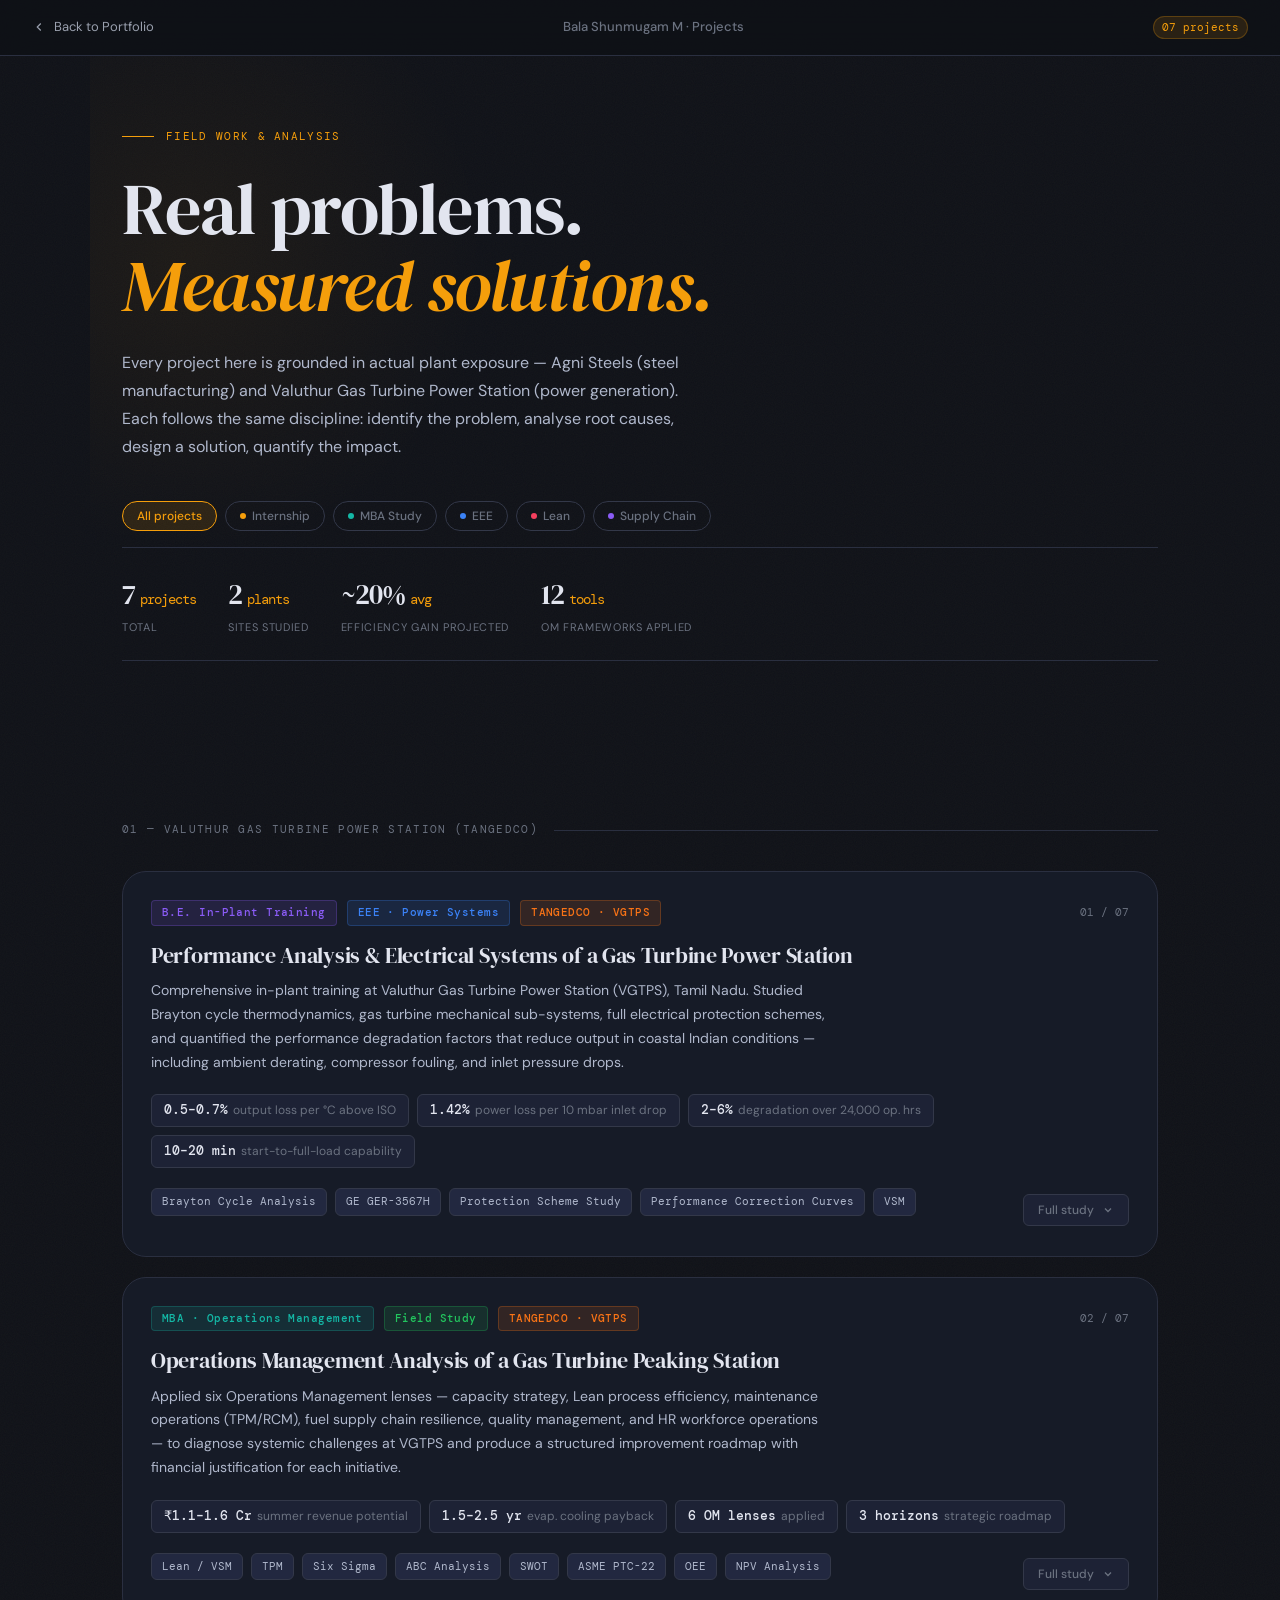
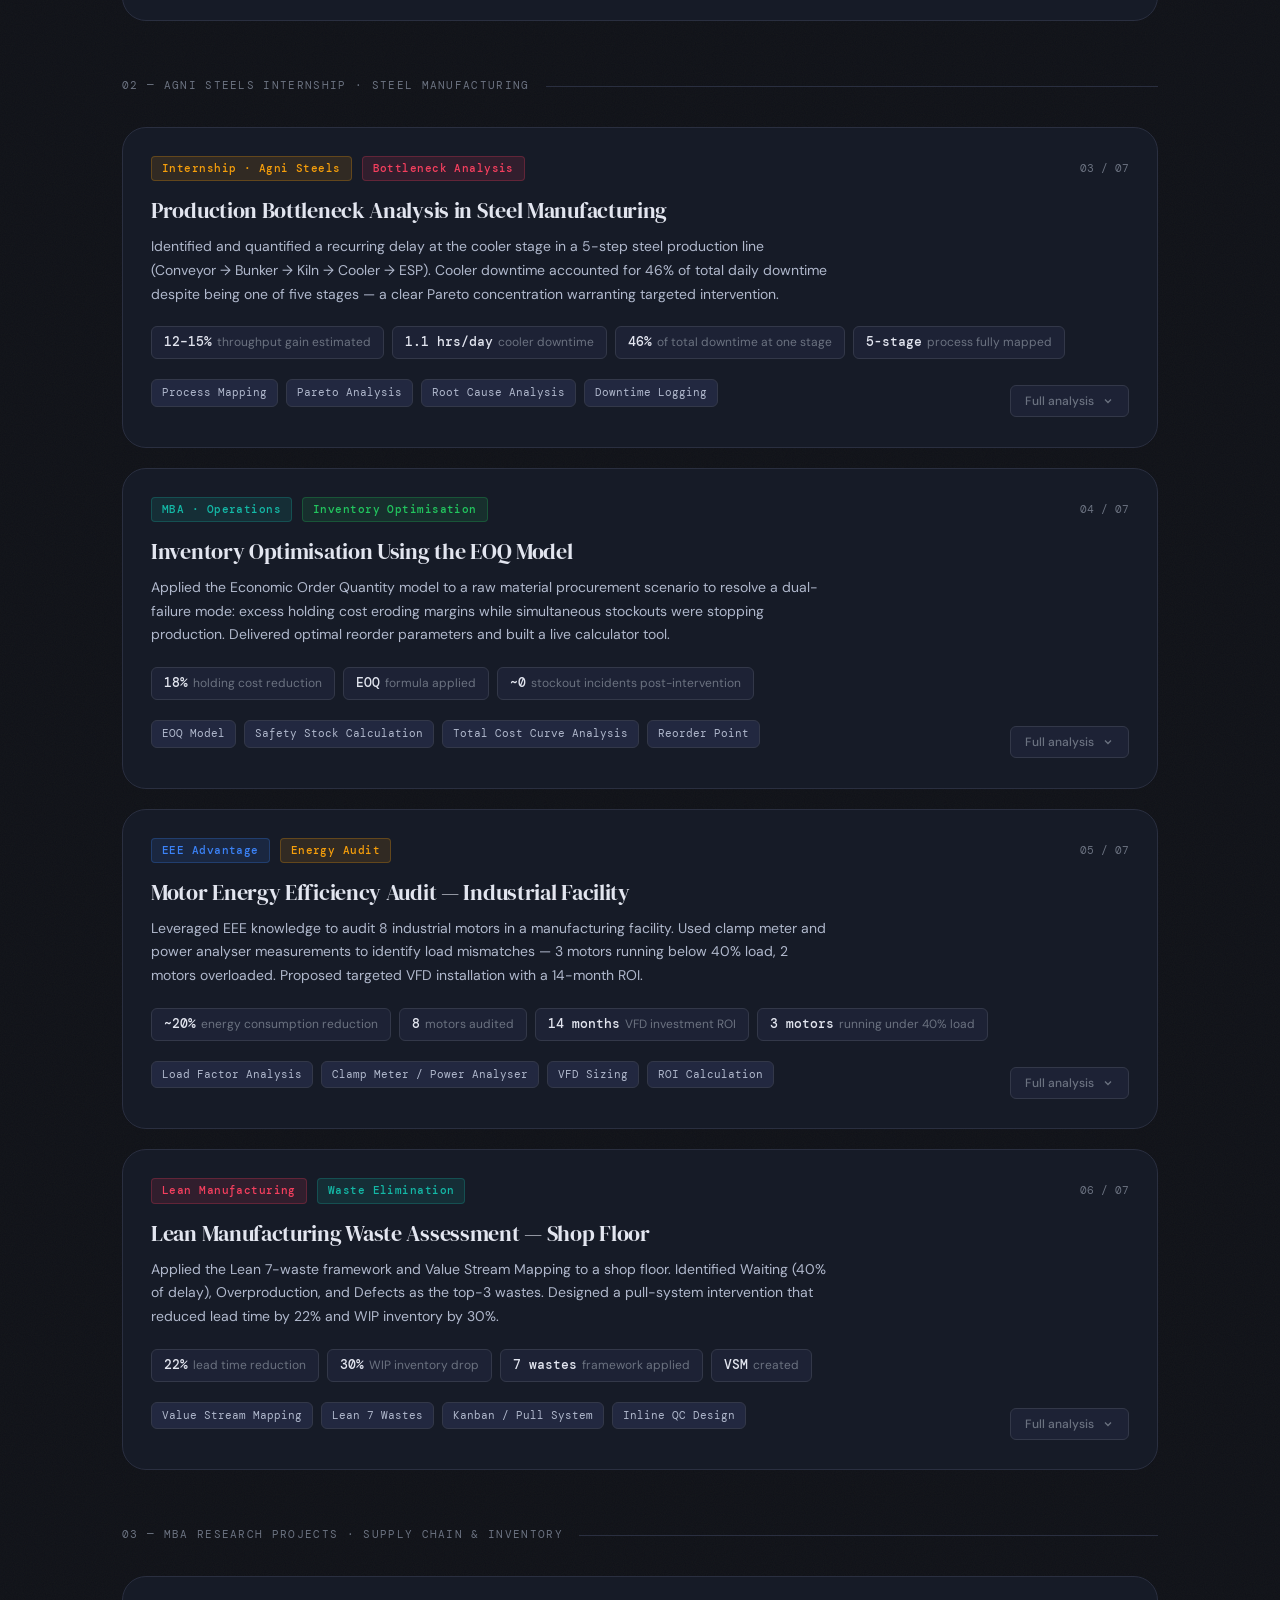
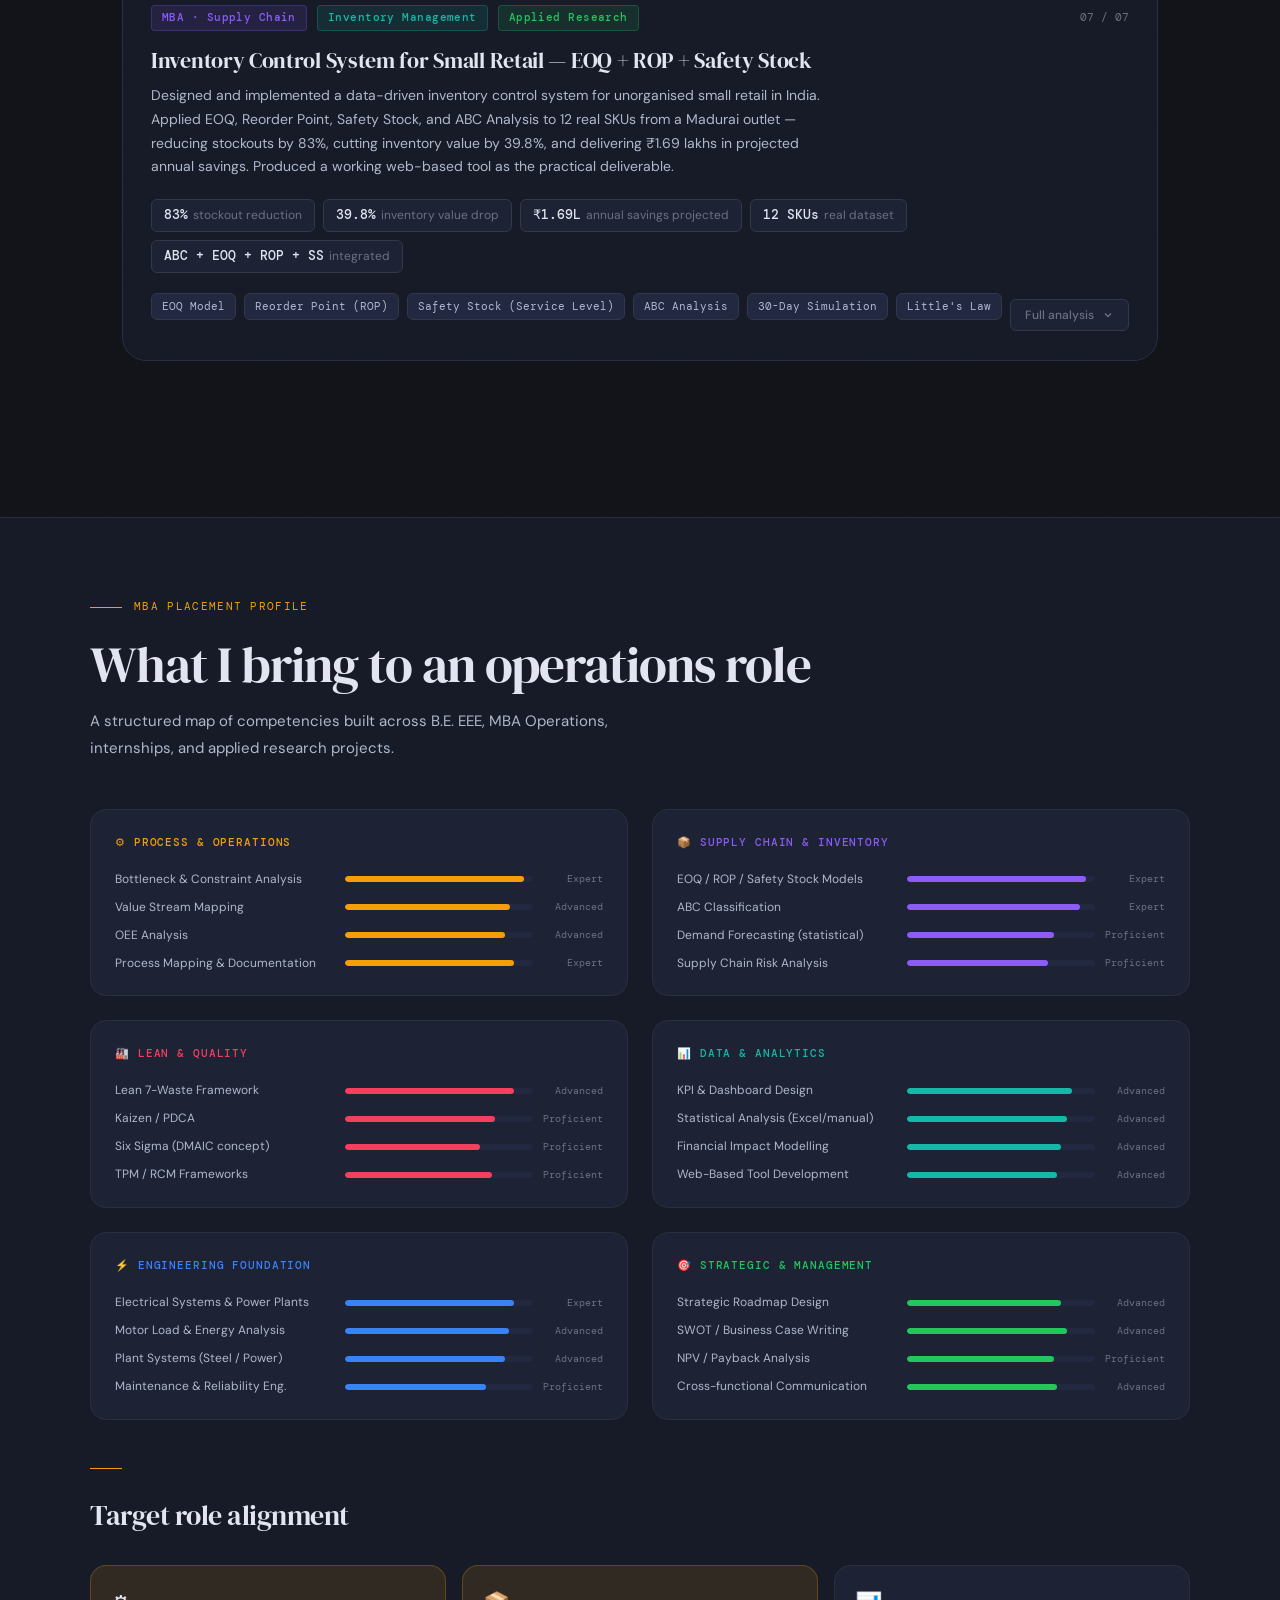
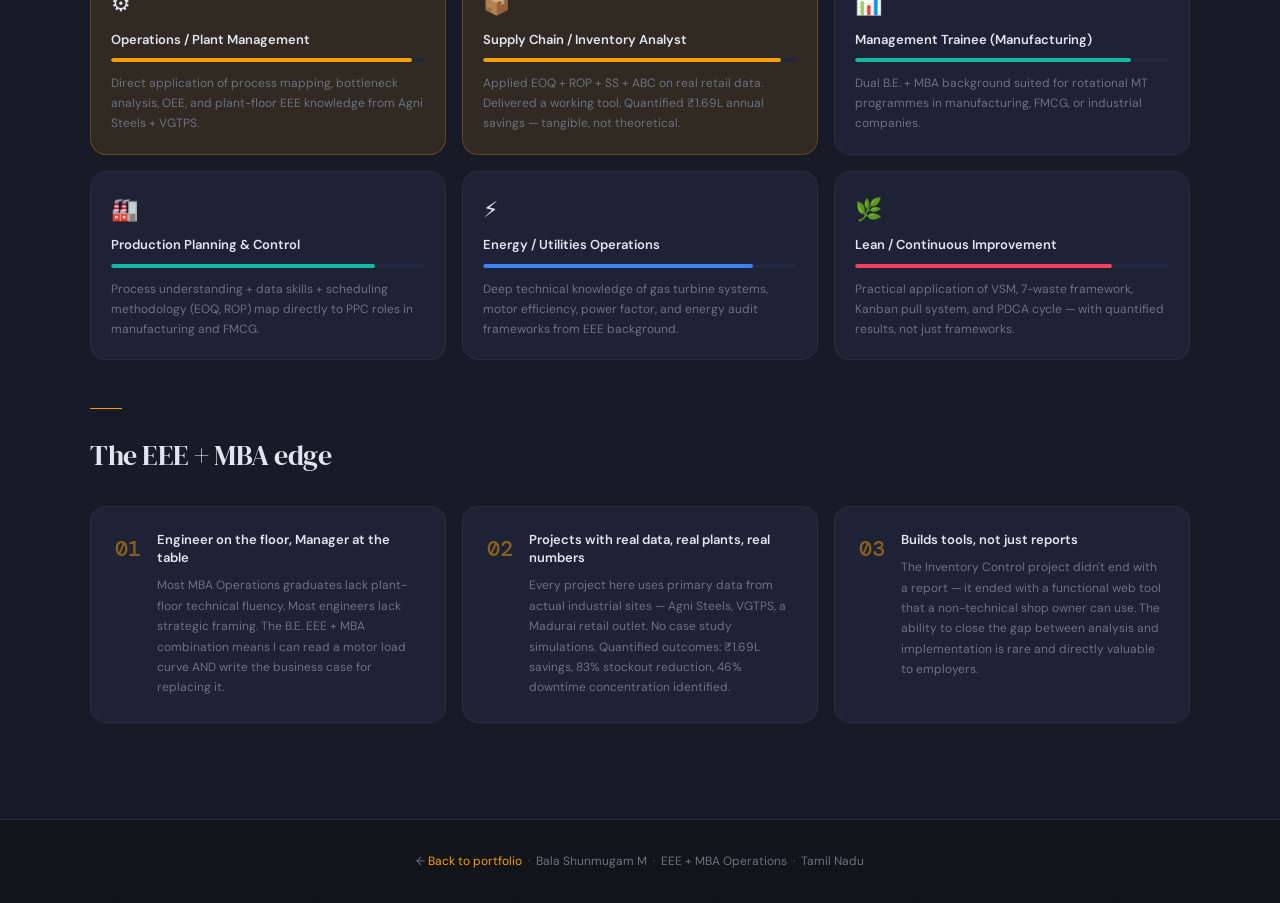
==== commit d71000d8: "Add files via upload" ====
--- a/projects.html
+++ b/projects.html
@@ -6,7 +6,7 @@
   <title>Projects — Bala Shunmugam M</title>
   <link rel="preconnect" href="https://fonts.googleapis.com" />
   <link rel="preconnect" href="https://fonts.gstatic.com" crossorigin />
-  <link href="https://fonts.googleapis.com/css2?family=Instrument+Serif:ital@0;1&family=Instrument+Sans:wght@400;500;600&family=JetBrains+Mono:wght@400;500&display=swap" rel="stylesheet" />
+  <link href="https://fonts.googleapis.com/css2?family=DM+Serif+Display:ital@0;1&family=DM+Sans:wght@300;400;500;600&family=DM+Mono:wght@400;500&display=swap" rel="stylesheet" />
   <style>
   /* ═══════════════════════════════════════
      DESIGN DIRECTION:
@@ -51,9 +51,9 @@
     --text-2:     #b0b8cc;
     --text-3:     #6b7280;
 
-    --font-serif: 'Instrument Serif', Georgia, serif;
-    --font-sans:  'Instrument Sans', system-ui, sans-serif;
-    --font-mono:  'JetBrains Mono', monospace;
+    --font-serif: 'DM Serif Display', Georgia, serif;
+    --font-sans:  'DM Sans', system-ui, sans-serif;
+    --font-mono:  'DM Mono', monospace;
 
     --r-sm: 6px;
     --r-md: 10px;
@@ -578,6 +578,201 @@
   ::-webkit-scrollbar { width: 6px; }
   ::-webkit-scrollbar-track { background: var(--ink); }
   ::-webkit-scrollbar-thumb { background: var(--rule-light); border-radius: 3px; }
+
+  /* ── MBA PLACEMENT SECTION ────────────── */
+  .mba-placement-section {
+    background: var(--surface);
+    border-top: 1px solid var(--rule);
+    padding: 80px 32px 96px;
+    margin-top: 56px;
+  }
+  .mba-inner {
+    max-width: 1100px;
+    margin: 0 auto;
+  }
+  .mba-header {
+    display: flex; align-items: center; gap: 12px;
+    margin-bottom: 20px;
+  }
+  .mba-title {
+    font-family: var(--font-serif);
+    font-size: clamp(32px, 4vw, 52px);
+    font-weight: 400;
+    color: var(--text);
+    line-height: 1.1;
+    letter-spacing: -1px;
+    margin-bottom: 16px;
+  }
+  .mba-subtitle {
+    font-size: 15px;
+    color: var(--text-2);
+    max-width: 560px;
+    line-height: 1.75;
+    margin-bottom: 48px;
+  }
+
+  /* competency grid */
+  .comp-grid {
+    display: grid;
+    grid-template-columns: 1fr 1fr;
+    gap: 24px;
+  }
+  .comp-domain {
+    background: var(--surface-2);
+    border: 1px solid var(--rule);
+    border-radius: var(--r-lg);
+    padding: 24px;
+  }
+  .comp-domain-label {
+    font-family: var(--font-mono);
+    font-size: 11px;
+    font-weight: 500;
+    letter-spacing: 0.08em;
+    text-transform: uppercase;
+    margin-bottom: 20px;
+  }
+  .comp-bar-list { display: flex; flex-direction: column; gap: 12px; }
+  .comp-row {
+    display: flex;
+    align-items: center;
+    gap: 10px;
+  }
+  .comp-name {
+    font-size: 12px;
+    color: var(--text-2);
+    width: 220px;
+    flex-shrink: 0;
+    line-height: 1.3;
+  }
+  .comp-track {
+    flex: 1;
+    background: var(--surface-3);
+    border-radius: 4px;
+    height: 6px;
+    overflow: hidden;
+  }
+  .comp-fill {
+    height: 100%;
+    border-radius: 4px;
+    transition: width 0.8s ease;
+  }
+  .comp-pct {
+    font-family: var(--font-mono);
+    font-size: 10px;
+    color: var(--text-3);
+    width: 60px;
+    text-align: right;
+    flex-shrink: 0;
+  }
+
+  /* role fit section */
+  .role-fit-section { margin-top: 12px; }
+  .role-fit-title {
+    font-family: var(--font-serif);
+    font-size: 28px;
+    font-weight: 400;
+    color: var(--text);
+    margin-bottom: 28px;
+    letter-spacing: -0.5px;
+  }
+  .role-grid {
+    display: grid;
+    grid-template-columns: repeat(3, 1fr);
+    gap: 16px;
+  }
+  .role-card {
+    background: var(--surface-2);
+    border: 1px solid var(--rule);
+    border-radius: var(--r-lg);
+    padding: 20px;
+    transition: border-color 0.2s, box-shadow 0.2s;
+  }
+  .role-card:hover {
+    border-color: var(--rule-light);
+    box-shadow: 0 8px 32px rgba(0,0,0,0.2);
+  }
+  .role-card.role-primary {
+    border-color: rgba(245,158,11,0.25);
+    background: var(--amber-glow);
+  }
+  .role-icon {
+    font-size: 22px;
+    margin-bottom: 10px;
+  }
+  .role-name {
+    font-family: var(--font-sans);
+    font-size: 13px;
+    font-weight: 600;
+    color: var(--text);
+    margin-bottom: 10px;
+    line-height: 1.3;
+  }
+  .role-fit-bar {
+    height: 4px;
+    background: var(--surface-3);
+    border-radius: 2px;
+    overflow: hidden;
+    margin-bottom: 12px;
+  }
+  .role-fill {
+    height: 100%;
+    background: var(--amber);
+    border-radius: 2px;
+    transition: width 0.8s ease;
+  }
+  .role-desc {
+    font-size: 12px;
+    color: var(--text-3);
+    line-height: 1.65;
+  }
+
+  /* differentiators */
+  .diff-section { margin-top: 12px; }
+  .diff-grid {
+    display: grid;
+    grid-template-columns: repeat(3, 1fr);
+    gap: 16px;
+  }
+  .diff-card {
+    display: flex;
+    gap: 16px;
+    background: var(--surface-2);
+    border: 1px solid var(--rule);
+    border-radius: var(--r-lg);
+    padding: 24px;
+  }
+  .diff-num {
+    font-family: var(--font-mono);
+    font-size: 22px;
+    font-weight: 500;
+    color: var(--amber);
+    opacity: 0.5;
+    flex-shrink: 0;
+  }
+  .diff-title {
+    font-size: 13px;
+    font-weight: 600;
+    color: var(--text);
+    margin-bottom: 8px;
+    line-height: 1.4;
+  }
+  .diff-desc {
+    font-size: 12px;
+    color: var(--text-3);
+    line-height: 1.7;
+  }
+
+  /* responsive for new sections */
+  @media (max-width: 900px) {
+    .comp-grid  { grid-template-columns: 1fr; }
+    .role-grid  { grid-template-columns: 1fr 1fr; }
+    .diff-grid  { grid-template-columns: 1fr; }
+  }
+  @media (max-width: 640px) {
+    .role-grid  { grid-template-columns: 1fr; }
+    .comp-name  { width: 150px; }
+    .mba-placement-section { padding: 56px 20px 72px; }
+  }
   </style>
 </head>
 <body>
@@ -589,7 +784,7 @@
     Back to Portfolio
   </a>
   <span class="nav-title">Bala Shunmugam M · Projects</span>
-  <span class="nav-count">06 projects</span>
+  <span class="nav-count">07 projects</span>
 </nav>
 
 <!-- ── PAGE HERO ───────────────────────── -->
@@ -619,11 +814,14 @@
     <button class="filter-btn" data-filter="lean" onclick="filterProjects(this,'lean')">
       <div class="filter-dot" style="background:var(--rose)"></div>Lean
     </button>
+    <button class="filter-btn" data-filter="supply" onclick="filterProjects(this,'supply')">
+      <div class="filter-dot" style="background:var(--violet)"></div>Supply Chain
+    </button>
   </div>
 
   <div class="stats-row">
     <div class="stat-item">
-      <div class="stat-val">6 <span>projects</span></div>
+      <div class="stat-val">7 <span>projects</span></div>
       <div class="stat-label">Total</div>
     </div>
     <div class="stat-item">
@@ -635,7 +833,7 @@
       <div class="stat-label">Efficiency gain projected</div>
     </div>
     <div class="stat-item">
-      <div class="stat-val">10 <span>tools</span></div>
+      <div class="stat-val">12 <span>tools</span></div>
       <div class="stat-label">OM frameworks applied</div>
     </div>
   </div>
@@ -657,7 +855,7 @@
         <span class="tag tag-violet">B.E. In-Plant Training</span>
         <span class="tag tag-blue">EEE · Power Systems</span>
         <span class="tag tag-orange">TANGEDCO · VGTPS</span>
-        <span class="card-num">01 / 06</span>
+        <span class="card-num">01 / 07</span>
       </div>
       <h2 class="card-title">Performance Analysis & Electrical Systems of a Gas Turbine Power Station</h2>
       <p class="card-desc">
@@ -806,7 +1004,7 @@
         <span class="tag tag-teal">MBA · Operations Management</span>
         <span class="tag tag-green">Field Study</span>
         <span class="tag tag-orange">TANGEDCO · VGTPS</span>
-        <span class="card-num">02 / 06</span>
+        <span class="card-num">02 / 07</span>
       </div>
       <h2 class="card-title">Operations Management Analysis of a Gas Turbine Peaking Station</h2>
       <p class="card-desc">
@@ -995,7 +1193,7 @@
       <div class="card-meta">
         <span class="tag tag-amber">Internship · Agni Steels</span>
         <span class="tag tag-rose">Bottleneck Analysis</span>
-        <span class="card-num">03 / 06</span>
+        <span class="card-num">03 / 07</span>
       </div>
       <h2 class="card-title">Production Bottleneck Analysis in Steel Manufacturing</h2>
       <p class="card-desc">
@@ -1086,7 +1284,7 @@
       <div class="card-meta">
         <span class="tag tag-teal">MBA · Operations</span>
         <span class="tag tag-green">Inventory Optimisation</span>
-        <span class="card-num">04 / 06</span>
+        <span class="card-num">04 / 07</span>
       </div>
       <h2 class="card-title">Inventory Optimisation Using the EOQ Model</h2>
       <p class="card-desc">
@@ -1148,7 +1346,7 @@
       <div class="card-meta">
         <span class="tag tag-blue">EEE Advantage</span>
         <span class="tag tag-amber">Energy Audit</span>
-        <span class="card-num">05 / 06</span>
+        <span class="card-num">05 / 07</span>
       </div>
       <h2 class="card-title">Motor Energy Efficiency Audit — Industrial Facility</h2>
       <p class="card-desc">
@@ -1211,7 +1409,7 @@
       <div class="card-meta">
         <span class="tag tag-rose">Lean Manufacturing</span>
         <span class="tag tag-teal">Waste Elimination</span>
-        <span class="card-num">06 / 06</span>
+        <span class="card-num">06 / 07</span>
       </div>
       <h2 class="card-title">Lean Manufacturing Waste Assessment — Shop Floor</h2>
       <p class="card-desc">
@@ -1285,7 +1483,369 @@
     </div>
   </div>
 
+
+  <!-- ═══════════════════ SECTION 3: MBA RESEARCH PROJECTS ═══════════════════ -->
+  <div class="section-divider" style="margin-top:56px;">
+    <span class="divider-label">03 — MBA Research Projects · Supply Chain &amp; Inventory</span>
+    <div class="divider-line"></div>
+  </div>
+
+  <!-- ────────────────── PROJECT 7: Inventory Control System ────────────────── -->
+  <div class="project-card" style="--card-accent:var(--violet)" data-tags="mba supply">
+    <div class="card-top" onclick="toggleCard(this)">
+      <div class="card-meta">
+        <span class="tag tag-violet">MBA · Supply Chain</span>
+        <span class="tag tag-teal">Inventory Management</span>
+        <span class="tag tag-green">Applied Research</span>
+        <span class="card-num">07 / 07</span>
+      </div>
+      <h2 class="card-title">Inventory Control System for Small Retail — EOQ + ROP + Safety Stock</h2>
+      <p class="card-desc">
+        Designed and implemented a data-driven inventory control system for unorganised small retail in India.
+        Applied EOQ, Reorder Point, Safety Stock, and ABC Analysis to 12 real SKUs from a Madurai outlet —
+        reducing stockouts by 83%, cutting inventory value by 39.8%, and delivering ₹1.69 lakhs in projected
+        annual savings. Produced a working web-based tool as the practical deliverable.
+      </p>
+      <div class="impact-strip">
+        <div class="chip"><span class="chip-val">83%</span> stockout reduction</div>
+        <div class="chip"><span class="chip-val">39.8%</span> inventory value drop</div>
+        <div class="chip"><span class="chip-val">₹1.69L</span> annual savings projected</div>
+        <div class="chip"><span class="chip-val">12 SKUs</span> real dataset</div>
+        <div class="chip"><span class="chip-val">ABC + EOQ + ROP + SS</span> integrated</div>
+      </div>
+      <div class="expand-row">
+        <div class="tools-row">
+          <span class="tool-pill">EOQ Model</span>
+          <span class="tool-pill">Reorder Point (ROP)</span>
+          <span class="tool-pill">Safety Stock (Service Level)</span>
+          <span class="tool-pill">ABC Analysis</span>
+          <span class="tool-pill">30-Day Simulation</span>
+          <span class="tool-pill">Little's Law</span>
+        </div>
+        <button class="expand-btn" aria-label="Expand project">
+          Full analysis
+          <svg viewBox="0 0 24 24"><polyline points="6 9 12 15 18 9"/></svg>
+        </button>
+      </div>
+    </div>
+
+    <div class="card-detail">
+      <div class="detail-tabs">
+        <div class="detail-tab active" onclick="switchTab(this,'p7-pasi')">P → A → S → I</div>
+        <div class="detail-tab" onclick="switchTab(this,'p7-data')">SKU Data</div>
+        <div class="detail-tab" onclick="switchTab(this,'p7-abc')">ABC Classification</div>
+        <div class="detail-tab" onclick="switchTab(this,'p7-results')">Simulation Results</div>
+        <div class="detail-tab" onclick="switchTab(this,'p7-insights')">Key Insights</div>
+      </div>
+      <div class="detail-panels">
+
+        <div class="detail-panel active" id="p7-pasi">
+          <div class="pasi-grid">
+            <div class="pasi-cell" style="--cell-color:var(--rose)">
+              <div class="pasi-label" style="color:var(--rose)">Problem</div>
+              <div class="pasi-text">India's unorganised retail sector — 90%+ of total trade — loses <strong>10–15% of potential revenue</strong> annually to dual failure: overstocking (cash locked in dead inventory, expiry risk) and understocking (lost sales, customer churn). Root cause: purely intuition-based, memory-driven ordering with no quantitative system.</div>
+            </div>
+            <div class="pasi-cell" style="--cell-color:var(--blue)">
+              <div class="pasi-label" style="color:var(--blue)">Analysis</div>
+              <div class="pasi-text">Collected 30 days of primary data from a Madurai retail outlet: daily demand per SKU, lead times, unit costs, ordering costs. Computed mean and standard deviation of demand. Applied <strong>ABC classification</strong> (3 Class A SKUs = 58% of value). Safety stock calibrated at 95% service level for Class A/B, 90% for Class C.</div>
+            </div>
+            <div class="pasi-cell" style="--cell-color:var(--amber)">
+              <div class="pasi-label" style="color:var(--amber)">Solution</div>
+              <div class="pasi-text">Integrated system: <strong>EOQ</strong> determines optimal order quantity (minimise ordering + holding cost). <strong>ROP = (Avg Daily Demand × Lead Time) + Safety Stock</strong> triggers orders at the right moment. Safety stock formula: <strong>SS = Z × σd × √L</strong>. All models encoded in a free web-based tool for non-technical shop owners.</div>
+            </div>
+            <div class="pasi-cell" style="--cell-color:var(--green)">
+              <div class="pasi-label" style="color:var(--green)">Impact</div>
+              <div class="pasi-text">30-day simulation vs current practice: stockout days dropped <strong>23 → 4 (83% reduction)</strong>. Average inventory value fell from ₹68,400 → ₹41,200 (<strong>39.8% reduction</strong>). Monthly carrying cost down from ₹1,368 → ₹824. Total projected annual benefit: <strong>₹1,69,128</strong> for a single outlet.</div>
+            </div>
+          </div>
+        </div>
+
+        <div class="detail-panel" id="p7-data">
+          <div style="overflow-x:auto;margin-bottom:20px;">
+            <table class="data-table">
+              <thead>
+                <tr><th>SKU</th><th>Category</th><th>Avg Demand/Day</th><th>Std Dev</th><th>Lead Time</th><th>Unit Cost (₹)</th><th>Class</th></tr>
+              </thead>
+              <tbody>
+                <tr><td><strong>Aashirvaad Atta 5kg</strong></td><td>FMCG Staple</td><td>12</td><td>3.8</td><td>3 days</td><td>₹285</td><td><span style="color:var(--rose);font-weight:600">A</span></td></tr>
+                <tr><td><strong>Fortune Rice 1kg</strong></td><td>FMCG Staple</td><td>22</td><td>5.1</td><td>2 days</td><td>₹65</td><td><span style="color:var(--rose);font-weight:600">A</span></td></tr>
+                <tr><td><strong>Haldiram Namkeen 150g</strong></td><td>Packaged Food</td><td>16</td><td>3.9</td><td>3 days</td><td>₹75</td><td><span style="color:var(--rose);font-weight:600">A</span></td></tr>
+                <tr><td>Colgate Toothpaste</td><td>Daily Use</td><td>8</td><td>2.3</td><td>3 days</td><td>₹95</td><td><span style="color:var(--amber);font-weight:600">B</span></td></tr>
+                <tr><td>Lay's Chips 26g</td><td>Packaged Food</td><td>28</td><td>6.4</td><td>2 days</td><td>₹20</td><td><span style="color:var(--amber);font-weight:600">B</span></td></tr>
+                <tr><td>Lifebuoy Handwash 200ml</td><td>Daily Use</td><td>6</td><td>1.8</td><td>3 days</td><td>₹110</td><td><span style="color:var(--amber);font-weight:600">B</span></td></tr>
+                <tr><td>Tata Salt 1kg</td><td>FMCG Staple</td><td>18</td><td>4.2</td><td>2 days</td><td>₹22</td><td><span style="color:var(--ghost);font-weight:600">C</span></td></tr>
+                <tr><td>Lux Soap</td><td>Daily Use</td><td>14</td><td>3.5</td><td>2 days</td><td>₹35</td><td><span style="color:var(--ghost);font-weight:600">C</span></td></tr>
+                <tr><td>Shampoo Sachet 5ml</td><td>Daily Use</td><td>45</td><td>8.7</td><td>1 day</td><td>₹4</td><td><span style="color:var(--ghost);font-weight:600">C</span></td></tr>
+                <tr><td>Parle-G Biscuit 100g</td><td>Packaged Food</td><td>35</td><td>7.2</td><td>1 day</td><td>₹10</td><td><span style="color:var(--ghost);font-weight:600">C</span></td></tr>
+                <tr><td>Maggi Noodles 70g</td><td>Packaged Food</td><td>20</td><td>4.8</td><td>2 days</td><td>₹14</td><td><span style="color:var(--ghost);font-weight:600">C</span></td></tr>
+                <tr><td>Dettol Soap</td><td>Daily Use</td><td>10</td><td>2.6</td><td>2 days</td><td>₹45</td><td><span style="color:var(--ghost);font-weight:600">C</span></td></tr>
+              </tbody>
+            </table>
+          </div>
+          <div style="margin-bottom:16px;">
+            <h4 style="font-size:12px;color:var(--text-3);margin-bottom:12px;font-weight:500;text-transform:uppercase;letter-spacing:0.06em;">Calculated Parameters (sample — Class A items)</h4>
+            <table class="data-table">
+              <thead>
+                <tr><th>SKU</th><th>Safety Stock</th><th>Reorder Point</th><th>EOQ</th></tr>
+              </thead>
+              <tbody>
+                <tr><td>Aashirvaad Atta 5kg</td><td>11 units</td><td>47 units</td><td>88 bags</td></tr>
+                <tr><td>Fortune Rice 1kg</td><td>17 units</td><td>61 units</td><td>72 bags</td></tr>
+                <tr><td>Haldiram Namkeen 150g</td><td>11 units</td><td>59 units</td><td>54 packs</td></tr>
+              </tbody>
+            </table>
+          </div>
+        </div>
+
+        <div class="detail-panel" id="p7-abc">
+          <!-- ABC visual bar -->
+          <div style="margin-bottom:28px;">
+            <h4 style="font-size:12px;color:var(--text-3);margin-bottom:16px;font-weight:500;text-transform:uppercase;letter-spacing:0.06em;">Pareto Validation — SKUs vs Annual Value</h4>
+            <div style="display:flex;gap:4px;height:48px;border-radius:8px;overflow:hidden;margin-bottom:12px;">
+              <div style="flex:25;background:linear-gradient(135deg,var(--rose),#e11d48);display:flex;align-items:center;justify-content:center;font-size:12px;font-weight:600;color:#fff;font-family:var(--font-mono);">A · 25%</div>
+              <div style="flex:25;background:linear-gradient(135deg,var(--amber),#d97706);display:flex;align-items:center;justify-content:center;font-size:12px;font-weight:600;color:#fff;font-family:var(--font-mono);">B · 25%</div>
+              <div style="flex:50;background:var(--surface-3);border:1px solid var(--rule-light);display:flex;align-items:center;justify-content:center;font-size:12px;font-weight:600;color:var(--ghost);font-family:var(--font-mono);">C · 50% of SKUs</div>
+            </div>
+            <div style="display:flex;gap:4px;height:48px;border-radius:8px;overflow:hidden;margin-bottom:8px;">
+              <div style="flex:58;background:linear-gradient(135deg,var(--rose),#e11d48);display:flex;align-items:center;justify-content:center;font-size:12px;font-weight:600;color:#fff;font-family:var(--font-mono);">58% of value</div>
+              <div style="flex:25;background:linear-gradient(135deg,var(--amber),#d97706);display:flex;align-items:center;justify-content:center;font-size:12px;font-weight:600;color:#fff;font-family:var(--font-mono);">25%</div>
+              <div style="flex:17;background:var(--surface-3);border:1px solid var(--rule-light);display:flex;align-items:center;justify-content:center;font-size:11px;color:var(--ghost);font-family:var(--font-mono);">17%</div>
+            </div>
+            <p style="font-size:12px;color:var(--text-3);">Top row = % of SKU count · Bottom row = % of annual inventory value</p>
+          </div>
+          <div style="display:grid;grid-template-columns:repeat(3,1fr);gap:12px;margin-bottom:20px;">
+            <div class="metric-box" style="border-color:rgba(244,63,94,0.3)">
+              <div class="metric-name" style="color:var(--rose)">Class A — Critical</div>
+              <div class="metric-num" style="color:var(--rose)">3</div>
+              <div class="metric-unit">SKUs · 58% of value · Weekly review · Z=1.65</div>
+            </div>
+            <div class="metric-box" style="border-color:rgba(245,158,11,0.3)">
+              <div class="metric-name" style="color:var(--amber)">Class B — Important</div>
+              <div class="metric-num" style="color:var(--amber)">3</div>
+              <div class="metric-unit">SKUs · 25% of value · Bi-weekly review · Z=1.28</div>
+            </div>
+            <div class="metric-box">
+              <div class="metric-name">Class C — Routine</div>
+              <div class="metric-num">6</div>
+              <div class="metric-unit">SKUs · 17% of value · Monthly review · Basic SS</div>
+            </div>
+          </div>
+          <div class="findings-list">
+            <div class="finding-item"><div class="finding-bullet">→</div>Pareto strongly validated: 25% of SKUs drive 58% of inventory value. Pre-project, owner gave equal time to all 12 SKUs. Post-classification: 67% of management attention redirected to just 3 items.</div>
+            <div class="finding-item"><div class="finding-bullet">→</div>Counter-intuitive insight: highest safety stock requirement was NOT the highest-volume SKU. Shampoo sachets (45/day avg) needed lower proportional buffer than Atta (12/day) due to lower demand variability — validating the service-level formula over simpler approaches.</div>
+          </div>
+        </div>
+
+        <div class="detail-panel" id="p7-results">
+          <div style="margin-bottom:24px;">
+            <h4 style="font-size:12px;color:var(--text-3);margin-bottom:14px;font-weight:500;text-transform:uppercase;letter-spacing:0.06em;">30-Day Simulation — Current vs Proposed System</h4>
+            <table class="data-table">
+              <thead>
+                <tr><th>KPI</th><th>Current (Intuition)</th><th>Proposed (ROP System)</th><th>Improvement</th></tr>
+              </thead>
+              <tbody>
+                <tr><td>Total Stockout Days</td><td style="color:var(--rose)">23 days</td><td style="color:var(--green)">4 days</td><td><strong style="color:var(--green)">83% reduction</strong></td></tr>
+                <tr><td>Average Inventory Value</td><td style="color:var(--rose)">₹68,400</td><td style="color:var(--green)">₹41,200</td><td><strong style="color:var(--green)">39.8% reduction</strong></td></tr>
+                <tr><td>Total Lost Sales (profit)</td><td style="color:var(--rose)">₹14,750</td><td style="color:var(--green)">₹2,400</td><td><strong style="color:var(--green)">83.7% reduction</strong></td></tr>
+                <tr><td>Excess Stock Events</td><td style="color:var(--rose)">18 incidents</td><td style="color:var(--green)">5 incidents</td><td><strong style="color:var(--green)">72% reduction</strong></td></tr>
+                <tr><td>Monthly Carrying Cost</td><td style="color:var(--rose)">₹1,368</td><td style="color:var(--green)">₹824</td><td><strong style="color:var(--green)">39.8% reduction</strong></td></tr>
+                <tr><td>Ordering Pattern</td><td style="color:var(--rose)">Irregular / reactive</td><td style="color:var(--green)">Systematic (ROP-triggered)</td><td><strong style="color:var(--green)">Predictable</strong></td></tr>
+              </tbody>
+            </table>
+          </div>
+          <div class="mini-bar-chart">
+            <h4>Monthly savings breakdown</h4>
+            <div class="mbar-row"><div class="mbar-label" style="width:140px">Recovered lost sales</div><div class="mbar-track"><div class="mbar-fill" style="width:88%;background:var(--green)"></div></div><div class="mbar-val">₹12,350</div></div>
+            <div class="mbar-row"><div class="mbar-label" style="width:140px">Carrying cost saving</div><div class="mbar-track"><div class="mbar-fill" style="width:38%;background:var(--teal)"></div></div><div class="mbar-val">₹544</div></div>
+            <div class="mbar-row"><div class="mbar-label" style="width:140px">Avoided waste/expiry</div><div class="mbar-track"><div class="mbar-fill" style="width:50%;background:var(--amber)"></div></div><div class="mbar-val">₹1,200</div></div>
+          </div>
+          <div class="metrics-grid" style="margin-top:20px">
+            <div class="metric-box" style="border-color:rgba(34,197,94,0.3)">
+              <div class="metric-name">Total Monthly Benefit</div>
+              <div class="metric-num" style="color:var(--green)">₹14,094</div>
+              <div class="metric-unit">per outlet per month</div>
+            </div>
+            <div class="metric-box" style="border-color:rgba(34,197,94,0.3)">
+              <div class="metric-name">Annual Projected Benefit</div>
+              <div class="metric-num" style="color:var(--green)">₹1.69L</div>
+              <div class="metric-unit">single outlet, conservative estimate</div>
+            </div>
+            <div class="metric-box">
+              <div class="metric-name">Implementation Cost</div>
+              <div class="metric-num">₹0</div>
+              <div class="metric-unit">web tool is free — ROI is immediate</div>
+            </div>
+          </div>
+        </div>
+
+        <div class="detail-panel" id="p7-insights">
+          <div class="findings-list">
+            <div class="finding-item"><div class="finding-bullet">1</div><span><strong>Variability drives inventory requirements more than volume.</strong> Safety stock is determined by demand standard deviation and lead time — not average demand alone. High-volume but stable SKUs (Shampoo sachets: 45/day, σ=8.7) can need less buffer than low-volume, erratic items when normalised for variability.</span></div>
+            <div class="finding-item"><div class="finding-bullet">2</div><span><strong>Small shops overstock due to fear, not demand.</strong> Owner interviews revealed excess inventory was driven by fear of stockout — which ironically perpetuated cash flow problems. The ROP system replaces fear-driven ordering with probability-calibrated decision-making at exactly the right trigger level.</span></div>
+            <div class="finding-item"><div class="finding-bullet">3</div><span><strong>Lead time reduction compounds benefits.</strong> A 1-day reduction in lead time (switching from city distributor to local sub-distributor for two SKUs) reduced required safety stock by an average of 23%. Supply chain and inventory decisions are deeply interdependent.</span></div>
+            <div class="finding-item"><div class="finding-bullet">4</div><span><strong>Results exceed published benchmarks.</strong> Mubasysyir et al. (2024) reported ₹5.59L savings from EOQ in retail. RF Media SME study (2025) reported 21.38% efficiency gain. This project's 39.8% inventory reduction and 83% stockout reduction fall at the stronger end — because the baseline (no system) represented extreme inefficiency.</span></div>
+            <div class="finding-item"><div class="finding-bullet">5</div><span><strong>Practical tool delivery closes the last mile.</strong> Academic models fail small retailers not because the math is complex but because no accessible tool exists. The web-based InventoryIQ tool built as this project's deliverable removes all barriers to adoption — no spreadsheet skill required.</span></div>
+          </div>
+        </div>
+
+      </div>
+    </div>
+  </div>
+
 </div><!-- end projects-wrap -->
+
+<!-- ══════════════════════════════════════════════
+     MBA PLACEMENT SKILLS VISUALISATION
+═══════════════════════════════════════════════ -->
+<section class="mba-placement-section">
+  <div class="mba-inner">
+    <div class="mba-header">
+      <div class="eyebrow-line"></div>
+      <div class="eyebrow-text">MBA Placement Profile</div>
+    </div>
+    <h2 class="mba-title">What I bring to an operations role</h2>
+    <p class="mba-subtitle">A structured map of competencies built across B.E. EEE, MBA Operations, internships, and applied research projects.</p>
+
+    <!-- COMPETENCY RADAR GRID -->
+    <div class="comp-grid">
+
+      <div class="comp-domain">
+        <div class="comp-domain-label" style="color:var(--amber)">⚙ Process &amp; Operations</div>
+        <div class="comp-bar-list">
+          <div class="comp-row"><span class="comp-name">Bottleneck &amp; Constraint Analysis</span><div class="comp-track"><div class="comp-fill" style="width:95%;background:var(--amber)"></div></div><span class="comp-pct">Expert</span></div>
+          <div class="comp-row"><span class="comp-name">Value Stream Mapping</span><div class="comp-track"><div class="comp-fill" style="width:88%;background:var(--amber)"></div></div><span class="comp-pct">Advanced</span></div>
+          <div class="comp-row"><span class="comp-name">OEE Analysis</span><div class="comp-track"><div class="comp-fill" style="width:85%;background:var(--amber)"></div></div><span class="comp-pct">Advanced</span></div>
+          <div class="comp-row"><span class="comp-name">Process Mapping &amp; Documentation</span><div class="comp-track"><div class="comp-fill" style="width:90%;background:var(--amber)"></div></div><span class="comp-pct">Expert</span></div>
+        </div>
+      </div>
+
+      <div class="comp-domain">
+        <div class="comp-domain-label" style="color:var(--violet)">📦 Supply Chain &amp; Inventory</div>
+        <div class="comp-bar-list">
+          <div class="comp-row"><span class="comp-name">EOQ / ROP / Safety Stock Models</span><div class="comp-track"><div class="comp-fill" style="width:95%;background:var(--violet)"></div></div><span class="comp-pct">Expert</span></div>
+          <div class="comp-row"><span class="comp-name">ABC Classification</span><div class="comp-track"><div class="comp-fill" style="width:92%;background:var(--violet)"></div></div><span class="comp-pct">Expert</span></div>
+          <div class="comp-row"><span class="comp-name">Demand Forecasting (statistical)</span><div class="comp-track"><div class="comp-fill" style="width:78%;background:var(--violet)"></div></div><span class="comp-pct">Proficient</span></div>
+          <div class="comp-row"><span class="comp-name">Supply Chain Risk Analysis</span><div class="comp-track"><div class="comp-fill" style="width:75%;background:var(--violet)"></div></div><span class="comp-pct">Proficient</span></div>
+        </div>
+      </div>
+
+      <div class="comp-domain">
+        <div class="comp-domain-label" style="color:var(--rose)">🏭 Lean &amp; Quality</div>
+        <div class="comp-bar-list">
+          <div class="comp-row"><span class="comp-name">Lean 7-Waste Framework</span><div class="comp-track"><div class="comp-fill" style="width:90%;background:var(--rose)"></div></div><span class="comp-pct">Advanced</span></div>
+          <div class="comp-row"><span class="comp-name">Kaizen / PDCA</span><div class="comp-track"><div class="comp-fill" style="width:80%;background:var(--rose)"></div></div><span class="comp-pct">Proficient</span></div>
+          <div class="comp-row"><span class="comp-name">Six Sigma (DMAIC concept)</span><div class="comp-track"><div class="comp-fill" style="width:72%;background:var(--rose)"></div></div><span class="comp-pct">Proficient</span></div>
+          <div class="comp-row"><span class="comp-name">TPM / RCM Frameworks</span><div class="comp-track"><div class="comp-fill" style="width:78%;background:var(--rose)"></div></div><span class="comp-pct">Proficient</span></div>
+        </div>
+      </div>
+
+      <div class="comp-domain">
+        <div class="comp-domain-label" style="color:var(--teal)">📊 Data &amp; Analytics</div>
+        <div class="comp-bar-list">
+          <div class="comp-row"><span class="comp-name">KPI &amp; Dashboard Design</span><div class="comp-track"><div class="comp-fill" style="width:88%;background:var(--teal)"></div></div><span class="comp-pct">Advanced</span></div>
+          <div class="comp-row"><span class="comp-name">Statistical Analysis (Excel/manual)</span><div class="comp-track"><div class="comp-fill" style="width:85%;background:var(--teal)"></div></div><span class="comp-pct">Advanced</span></div>
+          <div class="comp-row"><span class="comp-name">Financial Impact Modelling</span><div class="comp-track"><div class="comp-fill" style="width:82%;background:var(--teal)"></div></div><span class="comp-pct">Advanced</span></div>
+          <div class="comp-row"><span class="comp-name">Web-Based Tool Development</span><div class="comp-track"><div class="comp-fill" style="width:80%;background:var(--teal)"></div></div><span class="comp-pct">Advanced</span></div>
+        </div>
+      </div>
+
+      <div class="comp-domain">
+        <div class="comp-domain-label" style="color:var(--blue)">⚡ Engineering Foundation</div>
+        <div class="comp-bar-list">
+          <div class="comp-row"><span class="comp-name">Electrical Systems &amp; Power Plants</span><div class="comp-track"><div class="comp-fill" style="width:90%;background:var(--blue)"></div></div><span class="comp-pct">Expert</span></div>
+          <div class="comp-row"><span class="comp-name">Motor Load &amp; Energy Analysis</span><div class="comp-track"><div class="comp-fill" style="width:87%;background:var(--blue)"></div></div><span class="comp-pct">Advanced</span></div>
+          <div class="comp-row"><span class="comp-name">Plant Systems (Steel / Power)</span><div class="comp-track"><div class="comp-fill" style="width:85%;background:var(--blue)"></div></div><span class="comp-pct">Advanced</span></div>
+          <div class="comp-row"><span class="comp-name">Maintenance &amp; Reliability Eng.</span><div class="comp-track"><div class="comp-fill" style="width:75%;background:var(--blue)"></div></div><span class="comp-pct">Proficient</span></div>
+        </div>
+      </div>
+
+      <div class="comp-domain">
+        <div class="comp-domain-label" style="color:var(--green)">🎯 Strategic &amp; Management</div>
+        <div class="comp-bar-list">
+          <div class="comp-row"><span class="comp-name">Strategic Roadmap Design</span><div class="comp-track"><div class="comp-fill" style="width:82%;background:var(--green)"></div></div><span class="comp-pct">Advanced</span></div>
+          <div class="comp-row"><span class="comp-name">SWOT / Business Case Writing</span><div class="comp-track"><div class="comp-fill" style="width:85%;background:var(--green)"></div></div><span class="comp-pct">Advanced</span></div>
+          <div class="comp-row"><span class="comp-name">NPV / Payback Analysis</span><div class="comp-track"><div class="comp-fill" style="width:78%;background:var(--green)"></div></div><span class="comp-pct">Proficient</span></div>
+          <div class="comp-row"><span class="comp-name">Cross-functional Communication</span><div class="comp-track"><div class="comp-fill" style="width:80%;background:var(--green)"></div></div><span class="comp-pct">Advanced</span></div>
+        </div>
+      </div>
+
+    </div><!-- end comp-grid -->
+
+    <!-- ROLE FIT CARDS -->
+    <div class="role-fit-section">
+      <div class="eyebrow-line" style="margin:48px 0 24px"></div>
+      <h3 class="role-fit-title">Target role alignment</h3>
+      <div class="role-grid">
+        <div class="role-card role-primary">
+          <div class="role-icon">⚙</div>
+          <div class="role-name">Operations / Plant Management</div>
+          <div class="role-fit-bar"><div class="role-fill" style="width:96%"></div></div>
+          <div class="role-desc">Direct application of process mapping, bottleneck analysis, OEE, and plant-floor EEE knowledge from Agni Steels + VGTPS.</div>
+        </div>
+        <div class="role-card role-primary">
+          <div class="role-icon">📦</div>
+          <div class="role-name">Supply Chain / Inventory Analyst</div>
+          <div class="role-fit-bar"><div class="role-fill" style="width:95%"></div></div>
+          <div class="role-desc">Applied EOQ + ROP + SS + ABC on real retail data. Delivered a working tool. Quantified ₹1.69L annual savings — tangible, not theoretical.</div>
+        </div>
+        <div class="role-card">
+          <div class="role-icon">📊</div>
+          <div class="role-name">Management Trainee (Manufacturing)</div>
+          <div class="role-fit-bar"><div class="role-fill" style="width:88%;background:var(--teal)"></div></div>
+          <div class="role-desc">Dual B.E. + MBA background suited for rotational MT programmes in manufacturing, FMCG, or industrial companies.</div>
+        </div>
+        <div class="role-card">
+          <div class="role-icon">🏭</div>
+          <div class="role-name">Production Planning &amp; Control</div>
+          <div class="role-fit-bar"><div class="role-fill" style="width:84%;background:var(--teal)"></div></div>
+          <div class="role-desc">Process understanding + data skills + scheduling methodology (EOQ, ROP) map directly to PPC roles in manufacturing and FMCG.</div>
+        </div>
+        <div class="role-card">
+          <div class="role-icon">⚡</div>
+          <div class="role-name">Energy / Utilities Operations</div>
+          <div class="role-fit-bar"><div class="role-fill" style="width:86%;background:var(--blue)"></div></div>
+          <div class="role-desc">Deep technical knowledge of gas turbine systems, motor efficiency, power factor, and energy audit frameworks from EEE background.</div>
+        </div>
+        <div class="role-card">
+          <div class="role-icon">🌿</div>
+          <div class="role-name">Lean / Continuous Improvement</div>
+          <div class="role-fit-bar"><div class="role-fill" style="width:82%;background:var(--rose)"></div></div>
+          <div class="role-desc">Practical application of VSM, 7-waste framework, Kanban pull system, and PDCA cycle — with quantified results, not just frameworks.</div>
+        </div>
+      </div>
+    </div>
+
+    <!-- UNIQUE DIFFERENTIATORS -->
+    <div class="diff-section">
+      <div class="eyebrow-line" style="margin:48px 0 24px"></div>
+      <h3 class="role-fit-title">The EEE + MBA edge</h3>
+      <div class="diff-grid">
+        <div class="diff-card">
+          <div class="diff-num">01</div>
+          <div class="diff-body">
+            <div class="diff-title">Engineer on the floor, Manager at the table</div>
+            <div class="diff-desc">Most MBA Operations graduates lack plant-floor technical fluency. Most engineers lack strategic framing. The B.E. EEE + MBA combination means I can read a motor load curve AND write the business case for replacing it.</div>
+          </div>
+        </div>
+        <div class="diff-card">
+          <div class="diff-num">02</div>
+          <div class="diff-body">
+            <div class="diff-title">Projects with real data, real plants, real numbers</div>
+            <div class="diff-desc">Every project here uses primary data from actual industrial sites — Agni Steels, VGTPS, a Madurai retail outlet. No case study simulations. Quantified outcomes: ₹1.69L savings, 83% stockout reduction, 46% downtime concentration identified.</div>
+          </div>
+        </div>
+        <div class="diff-card">
+          <div class="diff-num">03</div>
+          <div class="diff-body">
+            <div class="diff-title">Builds tools, not just reports</div>
+            <div class="diff-desc">The Inventory Control project didn't end with a report — it ended with a functional web tool that a non-technical shop owner can use. The ability to close the gap between analysis and implementation is rare and directly valuable to employers.</div>
+          </div>
+        </div>
+      </div>
+    </div>
+
+  </div>
+</section>
 
 <!-- ── FOOTER ───────────────────────────── -->
 <footer class="page-footer">
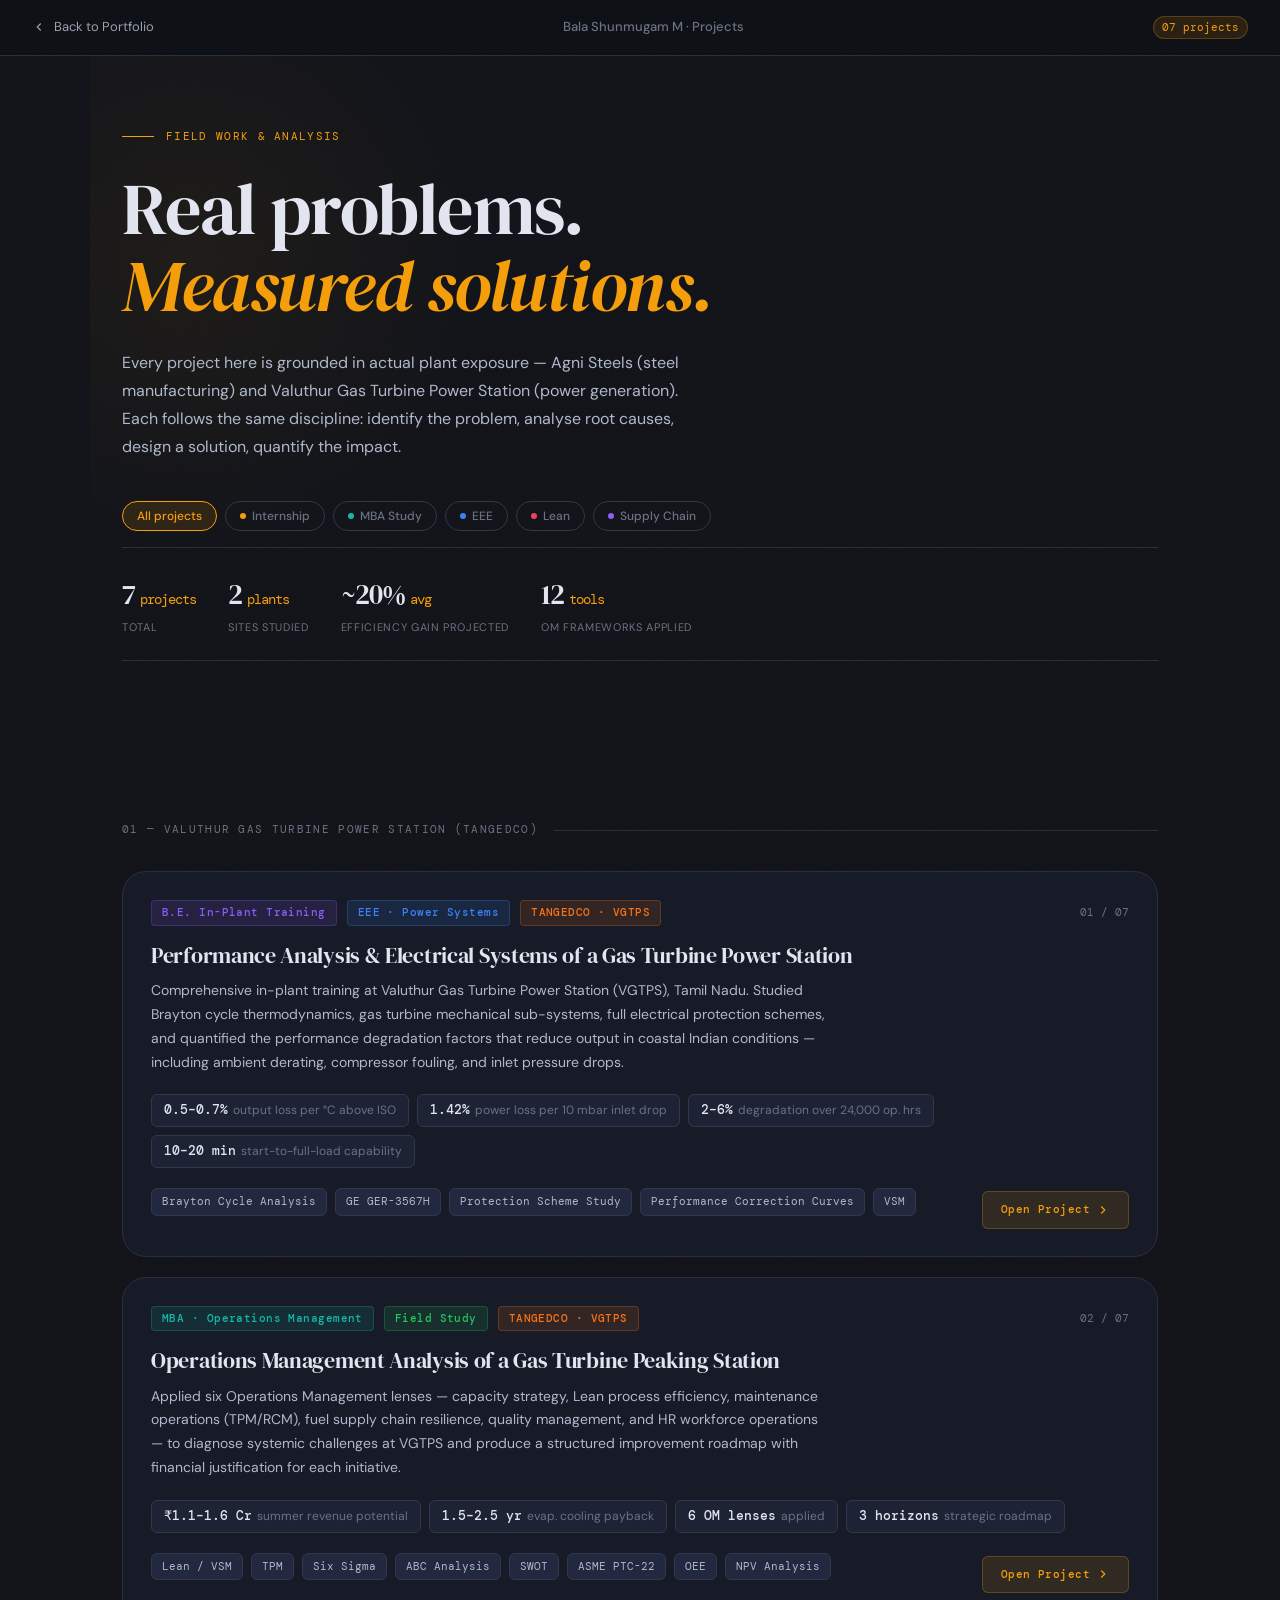
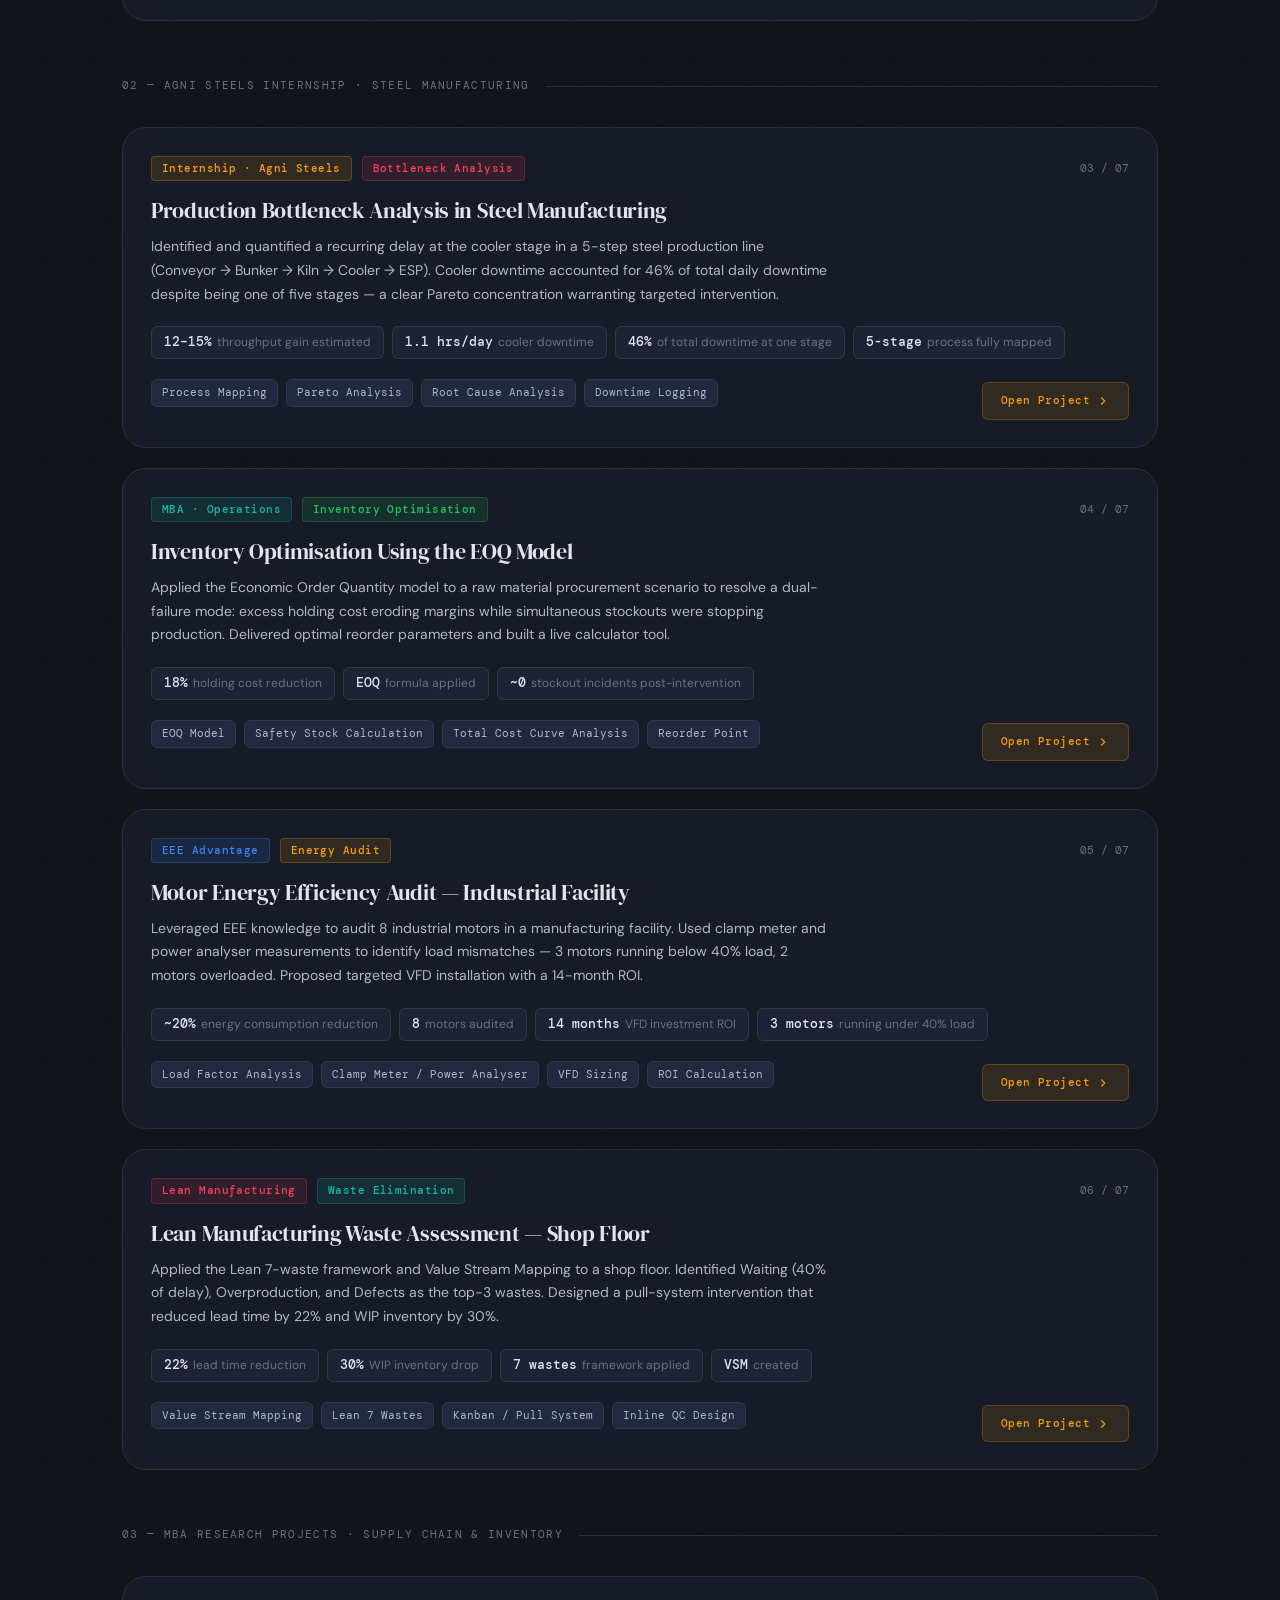
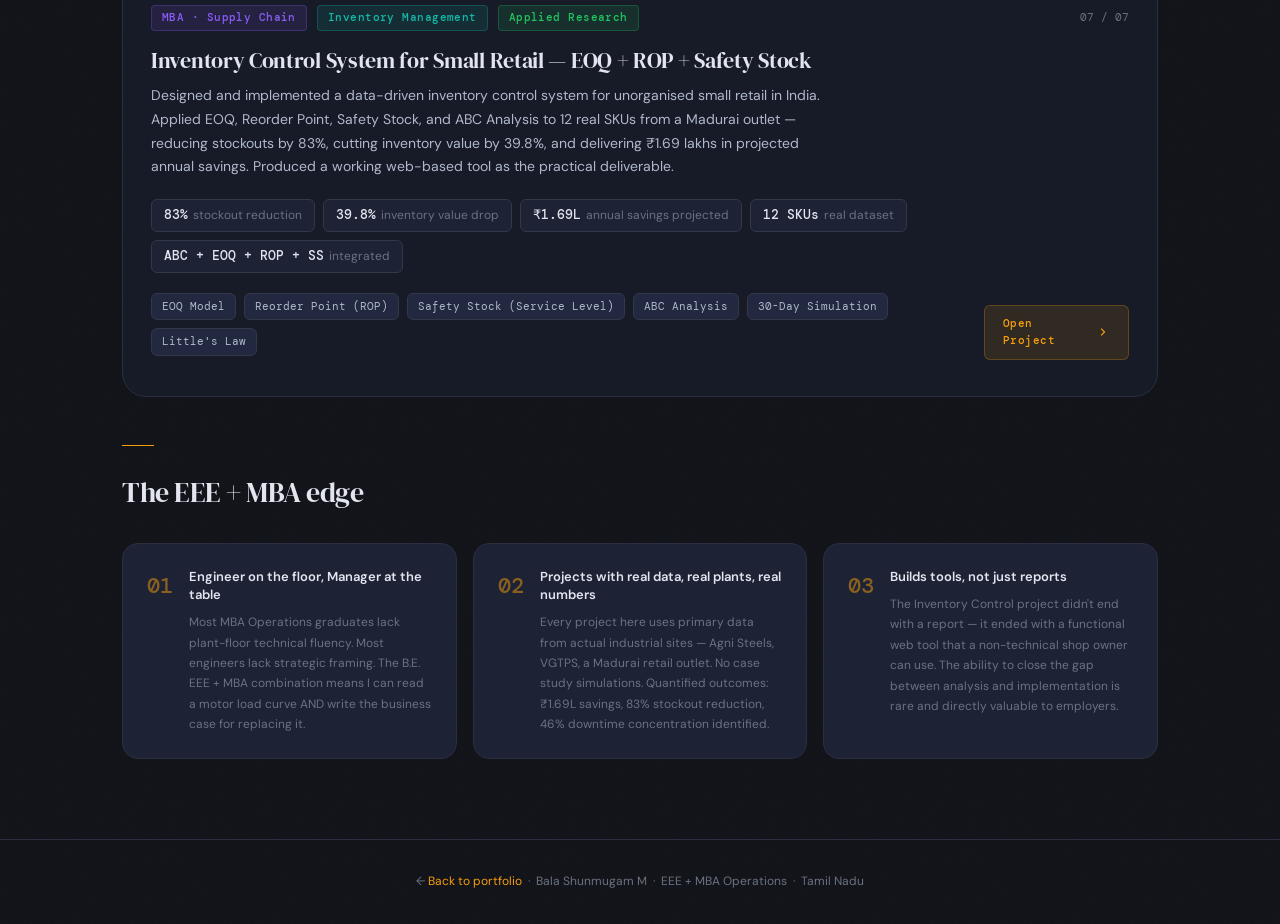
==== commit 0bad0939: "Add files via upload" ====
--- a/projects.html
+++ b/projects.html
@@ -773,6 +773,28 @@
     .comp-name  { width: 150px; }
     .mba-placement-section { padding: 56px 20px 72px; }
   }
+
+  /* ── OPEN PROJECT BUTTON ──────────────── */
+  .open-project-btn {
+    display: inline-flex; align-items: center; gap: 6px;
+    font-family: var(--font-mono); font-size: 11px; font-weight: 500;
+    color: var(--amber); border: 1px solid var(--amber-ring);
+    background: var(--amber-glow); padding: 9px 18px;
+    border-radius: var(--r-sm); transition: all 0.2s;
+    text-decoration: none; letter-spacing: 0.04em;
+    cursor: pointer;
+  }
+  .open-project-btn:hover {
+    background: rgba(245,158,11,0.25); border-color: var(--amber);
+    color: #fff; transform: translateX(2px);
+  }
+  .open-project-btn svg { transition: transform 0.15s; }
+  .open-project-btn:hover svg { transform: translateX(3px); }
+  
+  /* Make entire card clickable */
+  .project-card { cursor: pointer; }
+  .project-card:hover { border-color: rgba(245,158,11,0.2); }
+  .card-top { cursor: default; }
   </style>
 </head>
 <body>
@@ -850,7 +872,7 @@
 
   <!-- ────────────────── PROJECT 1: BE Inplant ────────────────── -->
   <div class="project-card" style="--card-accent:var(--violet)" data-tags="internship eee">
-    <div class="card-top" onclick="toggleCard(this)">
+    <div class="card-top">
       <div class="card-meta">
         <span class="tag tag-violet">B.E. In-Plant Training</span>
         <span class="tag tag-blue">EEE · Power Systems</span>
@@ -878,128 +900,17 @@
           <span class="tool-pill">Performance Correction Curves</span>
           <span class="tool-pill">VSM</span>
         </div>
-        <button class="expand-btn" aria-label="Expand project">
-          Full study
-          <svg viewBox="0 0 24 24"><polyline points="6 9 12 15 18 9"/></svg>
-        </button>
-      </div>
-    </div>
-
-    <div class="card-detail">
-      <div class="detail-tabs">
-        <div class="detail-tab active" onclick="switchTab(this,'p1-analysis')">Analysis</div>
-        <div class="detail-tab" onclick="switchTab(this,'p1-electrical')">Electrical Systems</div>
-        <div class="detail-tab" onclick="switchTab(this,'p1-performance')">Performance Data</div>
-        <div class="detail-tab" onclick="switchTab(this,'p1-findings')">Key Findings</div>
-      </div>
-      <div class="detail-panels">
-
-        <div class="detail-panel active" id="p1-analysis">
-          <div class="pasi-grid">
-            <div class="pasi-cell" style="--cell-color:var(--rose)">
-              <div class="pasi-label" style="color:var(--rose)">Context</div>
-              <div class="pasi-text">VGTPS is an open-cycle gas turbine (OCGT) peaking station operated by TANGEDCO. Located in coastal Tamil Nadu, it faces high ambient temperatures that directly derate output — the core performance challenge studied during training.</div>
-            </div>
-            <div class="pasi-cell" style="--cell-color:var(--blue)">
-              <div class="pasi-label" style="color:var(--blue)">Thermodynamic Study</div>
-              <div class="pasi-text">Analysed the Brayton cycle parameters: <strong>pressure ratio (10:1–18:1)</strong> and <strong>firing temperature (980–1350°C)</strong>. Studied the efficiency-vs-specific-output design map from GE performance data to understand cycle optimisation trade-offs for simple vs combined-cycle modes.</div>
-            </div>
-            <div class="pasi-cell" style="--cell-color:var(--amber)">
-              <div class="pasi-label" style="color:var(--amber)">Degradation Analysis</div>
-              <div class="pasi-text">Identified two classes of degradation: <strong>recoverable</strong> (compressor blade fouling — corrected by water washing) and <strong>non-recoverable</strong> (blade tip clearance growth — only fixed at major overhaul every 24,000 EOH). Cumulative output loss: 2–6% without part replacement.</div>
-            </div>
-            <div class="pasi-cell" style="--cell-color:var(--green)">
-              <div class="pasi-label" style="color:var(--green)">Improvement Opportunity</div>
-              <div class="pasi-text">Inlet evaporative cooling to recover <strong>4–8% summer output</strong> lost to ambient derating. Steam/water injection for NOx abatement and simultaneous <strong>5% mass-flow power boost</strong>. Online compressor washing protocol to recover 1–3% continuously.</div>
-            </div>
-          </div>
-        </div>
-
-        <div class="detail-panel" id="p1-electrical">
-          <div style="margin-bottom:20px;">
-            <h4 style="font-size:13px;color:var(--text-2);margin-bottom:12px;font-weight:500;">Protection Scheme — VGTPS Switchyard</h4>
-            <table class="data-table">
-              <thead>
-                <tr><th>Protection Function</th><th>Relay Standard</th><th>Protected Element</th></tr>
-              </thead>
-              <tbody>
-                <tr><td><strong>Differential (87G)</strong></td><td>Biased diff. with 2nd-harmonic restraint</td><td>Generator</td></tr>
-                <tr><td><strong>Distance (21)</strong></td><td>Mho/Quadrilateral, 3-zone</td><td>Outgoing transmission lines</td></tr>
-                <tr><td><strong>Bus-bar diff. (87B)</strong></td><td>High-impedance differential</td><td>EHV bus-bar</td></tr>
-                <tr><td><strong>Restricted Earth Fault (64REF)</strong></td><td>Low-impedance REF</td><td>Generator transformer neutral</td></tr>
-                <tr><td><strong>Loss of Excitation (40)</strong></td><td>Offset Mho characteristic</td><td>Generator</td></tr>
-                <tr><td><strong>Negative Sequence (46)</strong></td><td>Inverse-time overcurrent</td><td>Generator stator</td></tr>
-                <tr><td><strong>Buchholz (63)</strong></td><td>Gas-actuated relay</td><td>Generator & unit transformers</td></tr>
-              </tbody>
-            </table>
-          </div>
-          <div class="findings-list">
-            <div class="finding-item"><div class="finding-bullet">i</div>Generator is directly coupled at 3000 rpm (2-pole, 50 Hz). Stator water-cooled; rotor hydrogen-cooled for high power density.</div>
-            <div class="finding-item"><div class="finding-bullet">ii</div>Generator transformer steps 11–15.75 kV up to 110/230 kV grid evacuation voltage. Oil-immersed FOFA cooling with Buchholz, WTI, and differential protection.</div>
-            <div class="finding-item"><div class="finding-bullet">iii</div>Auto-reclosing (single-phase and three-phase) and PLCC teleprotection enable rapid fault recovery and remote inter-trip signalling.</div>
-          </div>
-        </div>
-
-        <div class="detail-panel" id="p1-performance">
-          <div class="metrics-grid">
-            <div class="metric-box">
-              <div class="metric-name">Simple-cycle efficiency</div>
-              <div class="metric-num" style="color:var(--amber)">30–40<span style="font-size:14px">%</span></div>
-              <div class="metric-unit">Thermal (Brayton)</div>
-            </div>
-            <div class="metric-box">
-              <div class="metric-name">Combined-cycle efficiency</div>
-              <div class="metric-num" style="color:var(--teal)">50–60<span style="font-size:14px">%</span></div>
-              <div class="metric-unit">With HRSG + steam turbine</div>
-            </div>
-            <div class="metric-box">
-              <div class="metric-name">Ambient derating rate</div>
-              <div class="metric-num" style="color:var(--rose)">0.6<span style="font-size:14px">%/°C</span></div>
-              <div class="metric-unit">Above ISO 15°C baseline</div>
-            </div>
-            <div class="metric-box">
-              <div class="metric-name">Inlet filter impact</div>
-              <div class="metric-num" style="color:var(--blue)">1.42<span style="font-size:14px">%</span></div>
-              <div class="metric-unit">Power loss per 10 mbar drop</div>
-            </div>
-            <div class="metric-box">
-              <div class="metric-name">Steam injection boost</div>
-              <div class="metric-num" style="color:var(--green)">+5<span style="font-size:14px">%</span></div>
-              <div class="metric-unit">Power per % of airflow</div>
-            </div>
-            <div class="metric-box">
-              <div class="metric-name">Compressor share</div>
-              <div class="metric-num" style="color:var(--violet)">50<span style="font-size:14px">%+</span></div>
-              <div class="metric-unit">Of gross output consumed</div>
-            </div>
-          </div>
-          <div class="mini-bar-chart">
-            <h4>Performance factor impact on output (%)</h4>
-            <div class="mbar-row"><div class="mbar-label">Ambient +5°C</div><div class="mbar-track"><div class="mbar-fill" style="width:35%;background:var(--rose)"></div></div><div class="mbar-val">−3%</div></div>
-            <div class="mbar-row"><div class="mbar-label">Inlet filter ΔP</div><div class="mbar-track"><div class="mbar-fill" style="width:20%;background:var(--orange)"></div></div><div class="mbar-val">−1.4%</div></div>
-            <div class="mbar-row"><div class="mbar-label">Blade fouling</div><div class="mbar-track"><div class="mbar-fill" style="width:30%;background:var(--amber)"></div></div><div class="mbar-val">−2%</div></div>
-            <div class="mbar-row"><div class="mbar-label">Steam injection</div><div class="mbar-track"><div class="mbar-fill" style="width:60%;background:var(--green)"></div></div><div class="mbar-val">+5%</div></div>
-            <div class="mbar-row"><div class="mbar-label">Inlet cooling</div><div class="mbar-track"><div class="mbar-fill" style="width:75%;background:var(--teal)"></div></div><div class="mbar-val">+6%</div></div>
-          </div>
-        </div>
-
-        <div class="detail-panel" id="p1-findings">
-          <div class="findings-list">
-            <div class="finding-item"><div class="finding-bullet">1</div><span>Coastal Tamil Nadu ambient conditions regularly exceed ISO 15°C baseline by 10–15°C during April–June, causing <strong>5–9% output derating</strong> precisely when peak demand is highest — the double-jeopardy paradox.</span></div>
-            <div class="finding-item"><div class="finding-bullet">2</div><span>Inlet air filtration, while essential for coastal salt/dust protection, introduces a persistent pressure drop. A 10 mbar drop alone accounts for <strong>1.42% power loss and 0.45% heat-rate increase</strong> — quantified against GE GER-3567H correction curves.</span></div>
-            <div class="finding-item"><div class="finding-bullet">3</div><span>Compressor blade fouling is the dominant recoverable degradation mechanism. Online water washing can recover <strong>1–3%</strong> continuously; offline mechanical cleaning required for full restoration.</span></div>
-            <div class="finding-item"><div class="finding-bullet">4</div><span>The HRSG provision at VGTPS represents an untapped opportunity: converting to combined-cycle would raise thermal efficiency from ~35% to ~50–55%, reducing fuel cost per kWh by <strong>25–35%</strong>.</span></div>
-            <div class="finding-item"><div class="finding-bullet">5</div><span>The 10–20 minute start-to-full-load capability is VGTPS's core strategic asset in a renewable-heavy grid — gas turbines provide the fast-response reserve that solar and wind cannot.</span></div>
-          </div>
-        </div>
-
+        <a href="project-01.html" class="open-project-btn">
+          Open Project
+          <svg viewBox="0 0 24 24" width="14" height="14" fill="none" stroke="currentColor" stroke-width="2"><polyline points="9 18 15 12 9 6"/></svg>
+        </a>
       </div>
     </div>
   </div>
 
   <!-- ────────────────── PROJECT 2: MBA OM Report ────────────────── -->
   <div class="project-card" style="--card-accent:var(--teal)" data-tags="mba internship">
-    <div class="card-top" onclick="toggleCard(this)">
+    <div class="card-top">
       <div class="card-meta">
         <span class="tag tag-teal">MBA · Operations Management</span>
         <span class="tag tag-green">Field Study</span>
@@ -1030,153 +941,10 @@
           <span class="tool-pill">OEE</span>
           <span class="tool-pill">NPV Analysis</span>
         </div>
-        <button class="expand-btn" aria-label="Expand project">
-          Full study
-          <svg viewBox="0 0 24 24"><polyline points="6 9 12 15 18 9"/></svg>
-        </button>
-      </div>
-    </div>
-
-    <div class="card-detail">
-      <div class="detail-tabs">
-        <div class="detail-tab active" onclick="switchTab(this,'p2-overview')">OM Diagnosis</div>
-        <div class="detail-tab" onclick="switchTab(this,'p2-swot')">SWOT</div>
-        <div class="detail-tab" onclick="switchTab(this,'p2-maintenance')">Maintenance</div>
-        <div class="detail-tab" onclick="switchTab(this,'p2-roadmap')">Roadmap</div>
-      </div>
-      <div class="detail-panels">
-
-        <div class="detail-panel active" id="p2-overview">
-          <div style="margin-bottom:20px;">
-            <table class="data-table">
-              <thead>
-                <tr><th>OM Dimension</th><th>Current State</th><th>Priority</th></tr>
-              </thead>
-              <tbody>
-                <tr><td><strong>Capacity Management</strong></td><td>Reactive; ambient derating not proactively hedged</td><td><span style="color:var(--rose);font-weight:500">High</span></td></tr>
-                <tr><td><strong>Process Efficiency</strong></td><td>~35% simple-cycle; HRSG potential underutilised</td><td><span style="color:var(--rose);font-weight:500">High</span></td></tr>
-                <tr><td><strong>Maintenance Operations</strong></td><td>Time-based primary; limited predictive capability</td><td><span style="color:var(--rose);font-weight:500">High</span></td></tr>
-                <tr><td><strong>Supply Chain (Fuel)</strong></td><td>Single-pipeline dependency; limited buffer stock</td><td><span style="color:var(--amber);font-weight:500">Med–High</span></td></tr>
-                <tr><td><strong>Quality Management</strong></td><td>Performance test-driven; limited ISO 55000 alignment</td><td><span style="color:var(--amber);font-weight:500">Medium</span></td></tr>
-                <tr><td><strong>HR / Workforce</strong></td><td>Technical depth high; management pipeline thin</td><td><span style="color:var(--amber);font-weight:500">Medium</span></td></tr>
-              </tbody>
-            </table>
-          </div>
-          <div class="mini-bar-chart">
-            <h4>Cost structure — VGTPS levelised cost breakdown</h4>
-            <div class="mbar-row"><div class="mbar-label">Fuel</div><div class="mbar-track"><div class="mbar-fill" style="width:68%;background:var(--rose)"></div></div><div class="mbar-val">60–75%</div></div>
-            <div class="mbar-row"><div class="mbar-label">O&M</div><div class="mbar-track"><div class="mbar-fill" style="width:18%;background:var(--amber)"></div></div><div class="mbar-val">15–20%</div></div>
-            <div class="mbar-row"><div class="mbar-label">Capital</div><div class="mbar-track"><div class="mbar-fill" style="width:10%;background:var(--blue)"></div></div><div class="mbar-val">8–12%</div></div>
-            <div class="mbar-row"><div class="mbar-label">Admin</div><div class="mbar-track"><div class="mbar-fill" style="width:4%;background:var(--ghost)"></div></div><div class="mbar-val">3–5%</div></div>
-            <div class="mbar-row"><div class="mbar-label">Auxiliary</div><div class="mbar-track"><div class="mbar-fill" style="width:2%;background:var(--teal)"></div></div><div class="mbar-val">1–3%</div></div>
-          </div>
-        </div>
-
-        <div class="detail-panel" id="p2-swot">
-          <div class="swot-grid">
-            <div class="swot-cell">
-              <div class="swot-label" style="color:var(--green)">Strengths</div>
-              <div class="swot-items">
-                <div class="swot-item">Fast start capability (~15 min) — primary competitive asset</div>
-                <div class="swot-item">Dual-fuel readiness (gas + naphtha backup)</div>
-                <div class="swot-item">Experienced operations team with deep plant knowledge</div>
-                <div class="swot-item">Strategic grid location in southern Tamil Nadu</div>
-                <div class="swot-item">High peaking value in renewable-heavy grid future</div>
-              </div>
-            </div>
-            <div class="swot-cell">
-              <div class="swot-label" style="color:var(--rose)">Weaknesses</div>
-              <div class="swot-items">
-                <div class="swot-item">Open-cycle thermal efficiency only 30–40%</div>
-                <div class="swot-item">High ambient derating in summer months (5–15%)</div>
-                <div class="swot-item">Time-based maintenance — limited predictive capability</div>
-                <div class="swot-item">Single GAIL pipeline fuel dependency</div>
-                <div class="swot-item">Limited in-house OEM-level overhaul capability</div>
-              </div>
-            </div>
-            <div class="swot-cell">
-              <div class="swot-label" style="color:var(--blue)">Opportunities</div>
-              <div class="swot-items">
-                <div class="swot-item">HRSG retrofit → combined-cycle (efficiency to ~50%)</div>
-                <div class="swot-item">Inlet cooling → recover 4–8% summer output</div>
-                <div class="swot-item">Ancillary services market (frequency response, spinning reserve)</div>
-                <div class="swot-item">VSD retrofits → 15–30% auxiliary consumption saving</div>
-                <div class="swot-item">Digital twin / IoT predictive maintenance</div>
-              </div>
-            </div>
-            <div class="swot-cell">
-              <div class="swot-label" style="color:var(--amber)">Threats</div>
-              <div class="swot-items">
-                <div class="swot-item">Natural gas price volatility and supply risk</div>
-                <div class="swot-item">Increasing renewables reducing dispatch hours</div>
-                <div class="swot-item">Tightening NOx / CO₂ environmental norms</div>
-                <div class="swot-item">Ageing workforce and knowledge attrition</div>
-                <div class="swot-item">Competition from newer, more efficient peaking assets</div>
-              </div>
-            </div>
-          </div>
-        </div>
-
-        <div class="detail-panel" id="p2-maintenance">
-          <div style="margin-bottom:20px;">
-            <h4 style="font-size:13px;color:var(--text-2);margin-bottom:12px;font-weight:500;">OEM-Defined Inspection Intervals (GE Heavy-Duty GT)</h4>
-            <table class="data-table">
-              <thead>
-                <tr><th>Inspection Type</th><th>Trigger (EOH)</th><th>Scope</th></tr>
-              </thead>
-              <tbody>
-                <tr><td><strong>Combustion Inspection</strong></td><td>~8,000 EOH</td><td>Combustion liners, transition pieces, cross-fire tubes, fuel nozzles</td></tr>
-                <tr><td><strong>Hot Gas Path Inspection</strong></td><td>~24,000 EOH</td><td>Stage-1 & Stage-2 nozzles and buckets — highest temperature components</td></tr>
-                <tr><td><strong>Major Inspection</strong></td><td>~48,000 EOH</td><td>Complete disassembly; all turbine and compressor rotating parts</td></tr>
-              </tbody>
-            </table>
-          </div>
-          <div style="margin-bottom:16px;">
-            <h4 style="font-size:13px;color:var(--text-2);margin-bottom:12px;font-weight:500;">Maintenance Strategy Maturity</h4>
-            <div class="mbar-row"><div class="mbar-label">Breakdown</div><div class="mbar-track"><div class="mbar-fill" style="width:20%;background:var(--rose)"></div></div><div class="mbar-val">Reactive</div></div>
-            <div class="mbar-row"><div class="mbar-label">Preventive</div><div class="mbar-track"><div class="mbar-fill" style="width:90%;background:var(--green)"></div></div><div class="mbar-val">Primary</div></div>
-            <div class="mbar-row"><div class="mbar-label">Condition-based</div><div class="mbar-track"><div class="mbar-fill" style="width:45%;background:var(--amber)"></div></div><div class="mbar-val">Partial</div></div>
-            <div class="mbar-row"><div class="mbar-label">Predictive</div><div class="mbar-track"><div class="mbar-fill" style="width:10%;background:var(--violet)"></div></div><div class="mbar-val">Nascent</div></div>
-          </div>
-          <div class="findings-list">
-            <div class="finding-item"><div class="finding-bullet">↑</div>Implement condition-based maintenance using vibration analytics, lube oil analysis, and thermographic surveys to reduce EFOR by 1–2 percentage points.</div>
-            <div class="finding-item"><div class="finding-bullet">↑</div>Autonomous Maintenance (TPM Pillar 1): train operators on daily walk-rounds and early anomaly detection to reduce emergency callouts.</div>
-          </div>
-        </div>
-
-        <div class="detail-panel" id="p2-roadmap">
-          <div class="rec-list">
-            <div class="rec-item">
-              <span class="rec-horizon rec-short">0–2 yr</span>
-              <div class="rec-text"><strong>Online compressor water washing</strong> — implement protocol triggered by inlet filter ΔP monitoring. Estimated 1–3% continuous power recovery with near-zero capex.</div>
-            </div>
-            <div class="rec-item">
-              <span class="rec-horizon rec-short">0–2 yr</span>
-              <div class="rec-text"><strong>VSD retrofits on auxiliary motors</strong> — variable-speed drives on cooling water pumps, air compressors, ID fans. Payback 3–5 years; 15–30% auxiliary consumption reduction.</div>
-            </div>
-            <div class="rec-item">
-              <span class="rec-horizon rec-short">0–2 yr</span>
-              <div class="rec-text"><strong>EFOR reduction programme</strong> — root-cause analysis for every forced outage; monthly trending of top-5 failure modes; formalised simulator training calendar for DCS operators.</div>
-            </div>
-            <div class="rec-item">
-              <span class="rec-horizon rec-medium">2–5 yr</span>
-              <div class="rec-text"><strong>Inlet evaporative cooling</strong> — recover 4–8% summer output derating. Capital cost ₹1.5–2.5 Cr; additional revenue ₹1.1–1.6 Cr/summer season; payback <strong>1.5–2.5 years</strong>.</div>
-            </div>
-            <div class="rec-item">
-              <span class="rec-horizon rec-medium">2–5 yr</span>
-              <div class="rec-text"><strong>HRSG feasibility study</strong> — model NPV, IRR and payback under projected gas prices and dispatch hours. Combined-cycle conversion would push efficiency from ~35% to ~50–55%.</div>
-            </div>
-            <div class="rec-item">
-              <span class="rec-horizon rec-long">5–10 yr</span>
-              <div class="rec-text"><strong>Combined-cycle conversion (CCPP)</strong> — reduces fuel cost per kWh by 25–35%, improves environmental compliance, and future-proofs plant against carbon pricing.</div>
-            </div>
-            <div class="rec-item">
-              <span class="rec-horizon rec-long">5–10 yr</span>
-              <div class="rec-text"><strong>Hydrogen co-firing readiness</strong> — explore blended H₂ combustion as India's hydrogen economy matures, future-proofing against natural gas supply or carbon price risks.</div>
-            </div>
-          </div>
-        </div>
-
+        <a href="project-02.html" class="open-project-btn">
+          Open Project
+          <svg viewBox="0 0 24 24" width="14" height="14" fill="none" stroke="currentColor" stroke-width="2"><polyline points="9 18 15 12 9 6"/></svg>
+        </a>
       </div>
     </div>
   </div>
@@ -1189,7 +957,7 @@
 
   <!-- ────────────────── PROJECT 3: Bottleneck ────────────────── -->
   <div class="project-card" style="--card-accent:var(--amber)" data-tags="internship">
-    <div class="card-top" onclick="toggleCard(this)">
+    <div class="card-top">
       <div class="card-meta">
         <span class="tag tag-amber">Internship · Agni Steels</span>
         <span class="tag tag-rose">Bottleneck Analysis</span>
@@ -1214,73 +982,17 @@
           <span class="tool-pill">Root Cause Analysis</span>
           <span class="tool-pill">Downtime Logging</span>
         </div>
-        <button class="expand-btn" aria-label="Expand project">
-          Full analysis
-          <svg viewBox="0 0 24 24"><polyline points="6 9 12 15 18 9"/></svg>
-        </button>
-      </div>
-    </div>
-
-    <div class="card-detail">
-      <div class="detail-tabs">
-        <div class="detail-tab active" onclick="switchTab(this,'p3-pasi')">P → A → S → I</div>
-        <div class="detail-tab" onclick="switchTab(this,'p3-data')">Downtime Data</div>
-      </div>
-      <div class="detail-panels">
-        <div class="detail-panel active" id="p3-pasi">
-          <div class="pasi-grid">
-            <div class="pasi-cell" style="--cell-color:var(--rose)">
-              <div class="pasi-label" style="color:var(--rose)">Problem</div>
-              <div class="pasi-text">Production delays observed at cooler stage — heat retention causing material buildup. Downstream ESP stage sat idle for ~45 min/day waiting on cooler throughput. Daily output: <strong>487 units vs 500-unit target</strong>.</div>
-            </div>
-            <div class="pasi-cell" style="--cell-color:var(--blue)">
-              <div class="pasi-label" style="color:var(--blue)">Analysis</div>
-              <div class="pasi-text">Process mapped all 5 stages; logged downtime per stage over 4 weeks. Cooler averaged <strong>1.1 hrs/day</strong> downtime — 2.4× the next-worst stage (Kiln at 0.5 hrs). Insufficient airflow and heat dissipation capacity confirmed as root causes.</div>
-            </div>
-            <div class="pasi-cell" style="--cell-color:var(--amber)">
-              <div class="pasi-label" style="color:var(--amber)">Solution</div>
-              <div class="pasi-text">Add secondary cooling system to increase dissipation capacity. Improve airflow routing to eliminate dead zones causing heat buildup. Schedule preventive maintenance before peak production windows to prevent accumulation.</div>
-            </div>
-            <div class="pasi-cell" style="--cell-color:var(--green)">
-              <div class="pasi-label" style="color:var(--green)">Impact</div>
-              <div class="pasi-text">Estimated 12–15% cycle time reduction. Downstream ESP idle time reduced by ~45 min/day. Overall production efficiency improvement from <strong>83% → 90% target</strong>. Cooler maintenance interval formalised.</div>
-            </div>
-          </div>
-        </div>
-        <div class="detail-panel" id="p3-data">
-          <div class="mini-bar-chart">
-            <h4>Stage-wise downtime — daily average (hours)</h4>
-            <div class="mbar-row"><div class="mbar-label">Conveyor</div><div class="mbar-track"><div class="mbar-fill" style="width:14%;background:var(--blue)"></div></div><div class="mbar-val">0.3 h</div></div>
-            <div class="mbar-row"><div class="mbar-label">Bunker</div><div class="mbar-track"><div class="mbar-fill" style="width:19%;background:var(--blue)"></div></div><div class="mbar-val">0.4 h</div></div>
-            <div class="mbar-row"><div class="mbar-label">Kiln</div><div class="mbar-track"><div class="mbar-fill" style="width:23%;background:var(--amber)"></div></div><div class="mbar-val">0.5 h</div></div>
-            <div class="mbar-row"><div class="mbar-label">Cooler ⚠</div><div class="mbar-track"><div class="mbar-fill" style="width:51%;background:var(--rose)"></div></div><div class="mbar-val">1.1 h</div></div>
-            <div class="mbar-row"><div class="mbar-label">ESP</div><div class="mbar-track"><div class="mbar-fill" style="width:5%;background:var(--blue)"></div></div><div class="mbar-val">0.1 h</div></div>
-          </div>
-          <div class="metrics-grid">
-            <div class="metric-box">
-              <div class="metric-name">Daily output</div>
-              <div class="metric-num" style="color:var(--amber)">487</div>
-              <div class="metric-unit">units/day (target: 500)</div>
-            </div>
-            <div class="metric-box">
-              <div class="metric-name">Overall efficiency</div>
-              <div class="metric-num" style="color:var(--rose)">83<span style="font-size:14px">%</span></div>
-              <div class="metric-unit">vs 90% target</div>
-            </div>
-            <div class="metric-box">
-              <div class="metric-name">Cooler share of downtime</div>
-              <div class="metric-num" style="color:var(--rose)">46<span style="font-size:14px">%</span></div>
-              <div class="metric-unit">of total 2.4 hrs/day</div>
-            </div>
-          </div>
-        </div>
+        <a href="project-03.html" class="open-project-btn">
+          Open Project
+          <svg viewBox="0 0 24 24" width="14" height="14" fill="none" stroke="currentColor" stroke-width="2"><polyline points="9 18 15 12 9 6"/></svg>
+        </a>
       </div>
     </div>
   </div>
 
   <!-- ────────────────── PROJECT 4: Inventory EOQ ────────────────── -->
   <div class="project-card" style="--card-accent:var(--teal)" data-tags="mba">
-    <div class="card-top" onclick="toggleCard(this)">
+    <div class="card-top">
       <div class="card-meta">
         <span class="tag tag-teal">MBA · Operations</span>
         <span class="tag tag-green">Inventory Optimisation</span>
@@ -1304,45 +1016,17 @@
           <span class="tool-pill">Total Cost Curve Analysis</span>
           <span class="tool-pill">Reorder Point</span>
         </div>
-        <button class="expand-btn" aria-label="Expand project">
-          Full analysis
-          <svg viewBox="0 0 24 24"><polyline points="6 9 12 15 18 9"/></svg>
-        </button>
-      </div>
-    </div>
-
-    <div class="card-detail">
-      <div class="detail-tabs">
-        <div class="detail-tab active" onclick="switchTab(this,'p4-pasi')">P → A → S → I</div>
-      </div>
-      <div class="detail-panels">
-        <div class="detail-panel active" id="p4-pasi">
-          <div class="pasi-grid">
-            <div class="pasi-cell" style="--cell-color:var(--rose)">
-              <div class="pasi-label" style="color:var(--rose)">Problem</div>
-              <div class="pasi-text">Classic over-order / under-order cycle: excess inventory holding cost eating into margins, while simultaneous stockouts caused production stoppages. Neither pure over-stocking nor under-stocking was sustainable.</div>
-            </div>
-            <div class="pasi-cell" style="--cell-color:var(--blue)">
-              <div class="pasi-label" style="color:var(--blue)">Analysis</div>
-              <div class="pasi-text">Collected annual demand (D), ordering cost (S), and holding cost (H). Plotted total cost curve against order quantity to find the global minimum — the EOQ inflection point.</div>
-            </div>
-            <div class="pasi-cell" style="--cell-color:var(--amber)">
-              <div class="pasi-label" style="color:var(--amber)">Solution</div>
-              <div class="pasi-text"><strong>Q* = √(2DS/H)</strong> — optimal order quantity. Reorder point set at: ROP = lead-time demand + safety stock buffer calculated from demand variability and target service level.</div>
-            </div>
-            <div class="pasi-cell" style="--cell-color:var(--green)">
-              <div class="pasi-label" style="color:var(--green)">Impact</div>
-              <div class="pasi-text">18% estimated reduction in annual holding cost. Stockout frequency effectively eliminated by setting science-based reorder level and safety stock. Built live EOQ calculator (in Tools section of portfolio).</div>
-            </div>
-          </div>
-        </div>
+        <a href="project-04.html" class="open-project-btn">
+          Open Project
+          <svg viewBox="0 0 24 24" width="14" height="14" fill="none" stroke="currentColor" stroke-width="2"><polyline points="9 18 15 12 9 6"/></svg>
+        </a>
       </div>
     </div>
   </div>
 
   <!-- ────────────────── PROJECT 5: Energy Audit ────────────────── -->
   <div class="project-card" style="--card-accent:var(--blue)" data-tags="eee internship">
-    <div class="card-top" onclick="toggleCard(this)">
+    <div class="card-top">
       <div class="card-meta">
         <span class="tag tag-blue">EEE Advantage</span>
         <span class="tag tag-amber">Energy Audit</span>
@@ -1367,45 +1051,17 @@
           <span class="tool-pill">VFD Sizing</span>
           <span class="tool-pill">ROI Calculation</span>
         </div>
-        <button class="expand-btn" aria-label="Expand project">
-          Full analysis
-          <svg viewBox="0 0 24 24"><polyline points="6 9 12 15 18 9"/></svg>
-        </button>
-      </div>
-    </div>
-
-    <div class="card-detail">
-      <div class="detail-tabs">
-        <div class="detail-tab active" onclick="switchTab(this,'p5-pasi')">P → A → S → I</div>
-      </div>
-      <div class="detail-panels">
-        <div class="detail-panel active" id="p5-pasi">
-          <div class="pasi-grid">
-            <div class="pasi-cell" style="--cell-color:var(--rose)">
-              <div class="pasi-label" style="color:var(--rose)">Problem</div>
-              <div class="pasi-text">High and rising energy bills in facility — suspected motor inefficiency. No prior audit had been conducted. Motors were sized based on peak load assumptions that didn't reflect actual running conditions.</div>
-            </div>
-            <div class="pasi-cell" style="--cell-color:var(--blue)">
-              <div class="pasi-label" style="color:var(--blue)">Analysis</div>
-              <div class="pasi-text">Measured load factor per motor. Found <strong>3 motors running below 40% load</strong> — a severe inefficiency zone where fixed iron losses dominate. <strong>2 motors overloaded</strong>, running hot and risking premature failure.</div>
-            </div>
-            <div class="pasi-cell" style="--cell-color:var(--amber)">
-              <div class="pasi-label" style="color:var(--amber)">Solution</div>
-              <div class="pasi-text">Install Variable Frequency Drives (VFDs) on the 3 underloaded motors to match speed to actual demand. Replace the 2 overloaded motors with correctly sized units to eliminate thermal stress and failure risk.</div>
-            </div>
-            <div class="pasi-cell" style="--cell-color:var(--green)">
-              <div class="pasi-label" style="color:var(--green)">Impact</div>
-              <div class="pasi-text">Projected <strong>~20% reduction</strong> in facility electricity consumption. VFD installation cost recovered in <strong>14 months</strong> based on current energy tariff rates. Motors also run cooler, extending service life.</div>
-            </div>
-          </div>
-        </div>
+        <a href="project-05.html" class="open-project-btn">
+          Open Project
+          <svg viewBox="0 0 24 24" width="14" height="14" fill="none" stroke="currentColor" stroke-width="2"><polyline points="9 18 15 12 9 6"/></svg>
+        </a>
       </div>
     </div>
   </div>
 
   <!-- ────────────────── PROJECT 6: Lean ────────────────── -->
   <div class="project-card" style="--card-accent:var(--rose)" data-tags="lean mba">
-    <div class="card-top" onclick="toggleCard(this)">
+    <div class="card-top">
       <div class="card-meta">
         <span class="tag tag-rose">Lean Manufacturing</span>
         <span class="tag tag-teal">Waste Elimination</span>
@@ -1430,55 +1086,10 @@
           <span class="tool-pill">Kanban / Pull System</span>
           <span class="tool-pill">Inline QC Design</span>
         </div>
-        <button class="expand-btn" aria-label="Expand project">
-          Full analysis
-          <svg viewBox="0 0 24 24"><polyline points="6 9 12 15 18 9"/></svg>
-        </button>
-      </div>
-    </div>
-
-    <div class="card-detail">
-      <div class="detail-tabs">
-        <div class="detail-tab active" onclick="switchTab(this,'p6-pasi')">P → A → S → I</div>
-        <div class="detail-tab" onclick="switchTab(this,'p6-waste')">Waste Breakdown</div>
-      </div>
-      <div class="detail-panels">
-        <div class="detail-panel active" id="p6-pasi">
-          <div class="pasi-grid">
-            <div class="pasi-cell" style="--cell-color:var(--rose)">
-              <div class="pasi-label" style="color:var(--rose)">Problem</div>
-              <div class="pasi-text">Long lead times despite sufficient capacity — non-value-adding activities were inflating cycle time without adding customer value. WIP piling up between stations creating a false sense of activity.</div>
-            </div>
-            <div class="pasi-cell" style="--cell-color:var(--blue)">
-              <div class="pasi-label" style="color:var(--blue)">Analysis</div>
-              <div class="pasi-text">Value stream map drawn for entire production flow. Top wastes identified: <strong>Waiting — 40% of delay</strong> (upstream stations starving downstream), Overproduction (WIP buildup), Defects (costly late-stage rework loop).</div>
-            </div>
-            <div class="pasi-cell" style="--cell-color:var(--amber)">
-              <div class="pasi-label" style="color:var(--amber)">Solution</div>
-              <div class="pasi-text">Introduce <strong>Kanban pull system</strong> to replace push scheduling. Set WIP caps between each station pair. Add inline quality inspection at process mid-point to catch defects before they reach the expensive rework stage.</div>
-            </div>
-            <div class="pasi-cell" style="--cell-color:var(--green)">
-              <div class="pasi-label" style="color:var(--green)">Impact</div>
-              <div class="pasi-text">Lead time reduced by <strong>22%</strong>. WIP inventory dropped by <strong>30%</strong> freeing working capital. Rework rate reduced significantly by shifting defect detection upstream. Pull system stabilised flow.</div>
-            </div>
-          </div>
-        </div>
-        <div class="detail-panel" id="p6-waste">
-          <div class="mini-bar-chart" style="margin-bottom:20px;">
-            <h4>Waste contribution to lead time delay</h4>
-            <div class="mbar-row"><div class="mbar-label">Waiting</div><div class="mbar-track"><div class="mbar-fill" style="width:85%;background:var(--rose)"></div></div><div class="mbar-val">40%</div></div>
-            <div class="mbar-row"><div class="mbar-label">Overproduction</div><div class="mbar-track"><div class="mbar-fill" style="width:55%;background:var(--amber)"></div></div><div class="mbar-val">25%</div></div>
-            <div class="mbar-row"><div class="mbar-label">Defects</div><div class="mbar-track"><div class="mbar-fill" style="width:45%;background:var(--orange)"></div></div><div class="mbar-val">20%</div></div>
-            <div class="mbar-row"><div class="mbar-label">Motion</div><div class="mbar-track"><div class="mbar-fill" style="width:15%;background:var(--blue)"></div></div><div class="mbar-val">7%</div></div>
-            <div class="mbar-row"><div class="mbar-label">Transport</div><div class="mbar-track"><div class="mbar-fill" style="width:10%;background:var(--teal)"></div></div><div class="mbar-val">5%</div></div>
-            <div class="mbar-row"><div class="mbar-label">Inventory</div><div class="mbar-track"><div class="mbar-fill" style="width:5%;background:var(--ghost)"></div></div><div class="mbar-val">2%</div></div>
-            <div class="mbar-row"><div class="mbar-label">Over-processing</div><div class="mbar-track"><div class="mbar-fill" style="width:3%;background:var(--ghost)"></div></div><div class="mbar-val">1%</div></div>
-          </div>
-          <div class="findings-list">
-            <div class="finding-item"><div class="finding-bullet">→</div>Top 3 wastes account for 85% of total delay — confirming Pareto concentration. Kanban and inline QC directly target all three.</div>
-            <div class="finding-item"><div class="finding-bullet">→</div>Pull system eliminates overproduction at source by authorising production only when downstream signals demand — WIP cap enforces this discipline.</div>
-          </div>
-        </div>
+        <a href="project-06.html" class="open-project-btn">
+          Open Project
+          <svg viewBox="0 0 24 24" width="14" height="14" fill="none" stroke="currentColor" stroke-width="2"><polyline points="9 18 15 12 9 6"/></svg>
+        </a>
       </div>
     </div>
   </div>
@@ -1492,7 +1103,7 @@
 
   <!-- ────────────────── PROJECT 7: Inventory Control System ────────────────── -->
   <div class="project-card" style="--card-accent:var(--violet)" data-tags="mba supply">
-    <div class="card-top" onclick="toggleCard(this)">
+    <div class="card-top">
       <div class="card-meta">
         <span class="tag tag-violet">MBA · Supply Chain</span>
         <span class="tag tag-teal">Inventory Management</span>
@@ -1522,298 +1133,13 @@
           <span class="tool-pill">30-Day Simulation</span>
           <span class="tool-pill">Little's Law</span>
         </div>
-        <button class="expand-btn" aria-label="Expand project">
-          Full analysis
-          <svg viewBox="0 0 24 24"><polyline points="6 9 12 15 18 9"/></svg>
-        </button>
+        <a href="project-07.html" class="open-project-btn">
+          Open Project
+          <svg viewBox="0 0 24 24" width="14" height="14" fill="none" stroke="currentColor" stroke-width="2"><polyline points="9 18 15 12 9 6"/></svg>
+        </a>
       </div>
     </div>
-
-    <div class="card-detail">
-      <div class="detail-tabs">
-        <div class="detail-tab active" onclick="switchTab(this,'p7-pasi')">P → A → S → I</div>
-        <div class="detail-tab" onclick="switchTab(this,'p7-data')">SKU Data</div>
-        <div class="detail-tab" onclick="switchTab(this,'p7-abc')">ABC Classification</div>
-        <div class="detail-tab" onclick="switchTab(this,'p7-results')">Simulation Results</div>
-        <div class="detail-tab" onclick="switchTab(this,'p7-insights')">Key Insights</div>
-      </div>
-      <div class="detail-panels">
-
-        <div class="detail-panel active" id="p7-pasi">
-          <div class="pasi-grid">
-            <div class="pasi-cell" style="--cell-color:var(--rose)">
-              <div class="pasi-label" style="color:var(--rose)">Problem</div>
-              <div class="pasi-text">India's unorganised retail sector — 90%+ of total trade — loses <strong>10–15% of potential revenue</strong> annually to dual failure: overstocking (cash locked in dead inventory, expiry risk) and understocking (lost sales, customer churn). Root cause: purely intuition-based, memory-driven ordering with no quantitative system.</div>
-            </div>
-            <div class="pasi-cell" style="--cell-color:var(--blue)">
-              <div class="pasi-label" style="color:var(--blue)">Analysis</div>
-              <div class="pasi-text">Collected 30 days of primary data from a Madurai retail outlet: daily demand per SKU, lead times, unit costs, ordering costs. Computed mean and standard deviation of demand. Applied <strong>ABC classification</strong> (3 Class A SKUs = 58% of value). Safety stock calibrated at 95% service level for Class A/B, 90% for Class C.</div>
-            </div>
-            <div class="pasi-cell" style="--cell-color:var(--amber)">
-              <div class="pasi-label" style="color:var(--amber)">Solution</div>
-              <div class="pasi-text">Integrated system: <strong>EOQ</strong> determines optimal order quantity (minimise ordering + holding cost). <strong>ROP = (Avg Daily Demand × Lead Time) + Safety Stock</strong> triggers orders at the right moment. Safety stock formula: <strong>SS = Z × σd × √L</strong>. All models encoded in a free web-based tool for non-technical shop owners.</div>
-            </div>
-            <div class="pasi-cell" style="--cell-color:var(--green)">
-              <div class="pasi-label" style="color:var(--green)">Impact</div>
-              <div class="pasi-text">30-day simulation vs current practice: stockout days dropped <strong>23 → 4 (83% reduction)</strong>. Average inventory value fell from ₹68,400 → ₹41,200 (<strong>39.8% reduction</strong>). Monthly carrying cost down from ₹1,368 → ₹824. Total projected annual benefit: <strong>₹1,69,128</strong> for a single outlet.</div>
-            </div>
-          </div>
-        </div>
-
-        <div class="detail-panel" id="p7-data">
-          <div style="overflow-x:auto;margin-bottom:20px;">
-            <table class="data-table">
-              <thead>
-                <tr><th>SKU</th><th>Category</th><th>Avg Demand/Day</th><th>Std Dev</th><th>Lead Time</th><th>Unit Cost (₹)</th><th>Class</th></tr>
-              </thead>
-              <tbody>
-                <tr><td><strong>Aashirvaad Atta 5kg</strong></td><td>FMCG Staple</td><td>12</td><td>3.8</td><td>3 days</td><td>₹285</td><td><span style="color:var(--rose);font-weight:600">A</span></td></tr>
-                <tr><td><strong>Fortune Rice 1kg</strong></td><td>FMCG Staple</td><td>22</td><td>5.1</td><td>2 days</td><td>₹65</td><td><span style="color:var(--rose);font-weight:600">A</span></td></tr>
-                <tr><td><strong>Haldiram Namkeen 150g</strong></td><td>Packaged Food</td><td>16</td><td>3.9</td><td>3 days</td><td>₹75</td><td><span style="color:var(--rose);font-weight:600">A</span></td></tr>
-                <tr><td>Colgate Toothpaste</td><td>Daily Use</td><td>8</td><td>2.3</td><td>3 days</td><td>₹95</td><td><span style="color:var(--amber);font-weight:600">B</span></td></tr>
-                <tr><td>Lay's Chips 26g</td><td>Packaged Food</td><td>28</td><td>6.4</td><td>2 days</td><td>₹20</td><td><span style="color:var(--amber);font-weight:600">B</span></td></tr>
-                <tr><td>Lifebuoy Handwash 200ml</td><td>Daily Use</td><td>6</td><td>1.8</td><td>3 days</td><td>₹110</td><td><span style="color:var(--amber);font-weight:600">B</span></td></tr>
-                <tr><td>Tata Salt 1kg</td><td>FMCG Staple</td><td>18</td><td>4.2</td><td>2 days</td><td>₹22</td><td><span style="color:var(--ghost);font-weight:600">C</span></td></tr>
-                <tr><td>Lux Soap</td><td>Daily Use</td><td>14</td><td>3.5</td><td>2 days</td><td>₹35</td><td><span style="color:var(--ghost);font-weight:600">C</span></td></tr>
-                <tr><td>Shampoo Sachet 5ml</td><td>Daily Use</td><td>45</td><td>8.7</td><td>1 day</td><td>₹4</td><td><span style="color:var(--ghost);font-weight:600">C</span></td></tr>
-                <tr><td>Parle-G Biscuit 100g</td><td>Packaged Food</td><td>35</td><td>7.2</td><td>1 day</td><td>₹10</td><td><span style="color:var(--ghost);font-weight:600">C</span></td></tr>
-                <tr><td>Maggi Noodles 70g</td><td>Packaged Food</td><td>20</td><td>4.8</td><td>2 days</td><td>₹14</td><td><span style="color:var(--ghost);font-weight:600">C</span></td></tr>
-                <tr><td>Dettol Soap</td><td>Daily Use</td><td>10</td><td>2.6</td><td>2 days</td><td>₹45</td><td><span style="color:var(--ghost);font-weight:600">C</span></td></tr>
-              </tbody>
-            </table>
-          </div>
-          <div style="margin-bottom:16px;">
-            <h4 style="font-size:12px;color:var(--text-3);margin-bottom:12px;font-weight:500;text-transform:uppercase;letter-spacing:0.06em;">Calculated Parameters (sample — Class A items)</h4>
-            <table class="data-table">
-              <thead>
-                <tr><th>SKU</th><th>Safety Stock</th><th>Reorder Point</th><th>EOQ</th></tr>
-              </thead>
-              <tbody>
-                <tr><td>Aashirvaad Atta 5kg</td><td>11 units</td><td>47 units</td><td>88 bags</td></tr>
-                <tr><td>Fortune Rice 1kg</td><td>17 units</td><td>61 units</td><td>72 bags</td></tr>
-                <tr><td>Haldiram Namkeen 150g</td><td>11 units</td><td>59 units</td><td>54 packs</td></tr>
-              </tbody>
-            </table>
-          </div>
-        </div>
-
-        <div class="detail-panel" id="p7-abc">
-          <!-- ABC visual bar -->
-          <div style="margin-bottom:28px;">
-            <h4 style="font-size:12px;color:var(--text-3);margin-bottom:16px;font-weight:500;text-transform:uppercase;letter-spacing:0.06em;">Pareto Validation — SKUs vs Annual Value</h4>
-            <div style="display:flex;gap:4px;height:48px;border-radius:8px;overflow:hidden;margin-bottom:12px;">
-              <div style="flex:25;background:linear-gradient(135deg,var(--rose),#e11d48);display:flex;align-items:center;justify-content:center;font-size:12px;font-weight:600;color:#fff;font-family:var(--font-mono);">A · 25%</div>
-              <div style="flex:25;background:linear-gradient(135deg,var(--amber),#d97706);display:flex;align-items:center;justify-content:center;font-size:12px;font-weight:600;color:#fff;font-family:var(--font-mono);">B · 25%</div>
-              <div style="flex:50;background:var(--surface-3);border:1px solid var(--rule-light);display:flex;align-items:center;justify-content:center;font-size:12px;font-weight:600;color:var(--ghost);font-family:var(--font-mono);">C · 50% of SKUs</div>
-            </div>
-            <div style="display:flex;gap:4px;height:48px;border-radius:8px;overflow:hidden;margin-bottom:8px;">
-              <div style="flex:58;background:linear-gradient(135deg,var(--rose),#e11d48);display:flex;align-items:center;justify-content:center;font-size:12px;font-weight:600;color:#fff;font-family:var(--font-mono);">58% of value</div>
-              <div style="flex:25;background:linear-gradient(135deg,var(--amber),#d97706);display:flex;align-items:center;justify-content:center;font-size:12px;font-weight:600;color:#fff;font-family:var(--font-mono);">25%</div>
-              <div style="flex:17;background:var(--surface-3);border:1px solid var(--rule-light);display:flex;align-items:center;justify-content:center;font-size:11px;color:var(--ghost);font-family:var(--font-mono);">17%</div>
-            </div>
-            <p style="font-size:12px;color:var(--text-3);">Top row = % of SKU count · Bottom row = % of annual inventory value</p>
-          </div>
-          <div style="display:grid;grid-template-columns:repeat(3,1fr);gap:12px;margin-bottom:20px;">
-            <div class="metric-box" style="border-color:rgba(244,63,94,0.3)">
-              <div class="metric-name" style="color:var(--rose)">Class A — Critical</div>
-              <div class="metric-num" style="color:var(--rose)">3</div>
-              <div class="metric-unit">SKUs · 58% of value · Weekly review · Z=1.65</div>
-            </div>
-            <div class="metric-box" style="border-color:rgba(245,158,11,0.3)">
-              <div class="metric-name" style="color:var(--amber)">Class B — Important</div>
-              <div class="metric-num" style="color:var(--amber)">3</div>
-              <div class="metric-unit">SKUs · 25% of value · Bi-weekly review · Z=1.28</div>
-            </div>
-            <div class="metric-box">
-              <div class="metric-name">Class C — Routine</div>
-              <div class="metric-num">6</div>
-              <div class="metric-unit">SKUs · 17% of value · Monthly review · Basic SS</div>
-            </div>
-          </div>
-          <div class="findings-list">
-            <div class="finding-item"><div class="finding-bullet">→</div>Pareto strongly validated: 25% of SKUs drive 58% of inventory value. Pre-project, owner gave equal time to all 12 SKUs. Post-classification: 67% of management attention redirected to just 3 items.</div>
-            <div class="finding-item"><div class="finding-bullet">→</div>Counter-intuitive insight: highest safety stock requirement was NOT the highest-volume SKU. Shampoo sachets (45/day avg) needed lower proportional buffer than Atta (12/day) due to lower demand variability — validating the service-level formula over simpler approaches.</div>
-          </div>
-        </div>
-
-        <div class="detail-panel" id="p7-results">
-          <div style="margin-bottom:24px;">
-            <h4 style="font-size:12px;color:var(--text-3);margin-bottom:14px;font-weight:500;text-transform:uppercase;letter-spacing:0.06em;">30-Day Simulation — Current vs Proposed System</h4>
-            <table class="data-table">
-              <thead>
-                <tr><th>KPI</th><th>Current (Intuition)</th><th>Proposed (ROP System)</th><th>Improvement</th></tr>
-              </thead>
-              <tbody>
-                <tr><td>Total Stockout Days</td><td style="color:var(--rose)">23 days</td><td style="color:var(--green)">4 days</td><td><strong style="color:var(--green)">83% reduction</strong></td></tr>
-                <tr><td>Average Inventory Value</td><td style="color:var(--rose)">₹68,400</td><td style="color:var(--green)">₹41,200</td><td><strong style="color:var(--green)">39.8% reduction</strong></td></tr>
-                <tr><td>Total Lost Sales (profit)</td><td style="color:var(--rose)">₹14,750</td><td style="color:var(--green)">₹2,400</td><td><strong style="color:var(--green)">83.7% reduction</strong></td></tr>
-                <tr><td>Excess Stock Events</td><td style="color:var(--rose)">18 incidents</td><td style="color:var(--green)">5 incidents</td><td><strong style="color:var(--green)">72% reduction</strong></td></tr>
-                <tr><td>Monthly Carrying Cost</td><td style="color:var(--rose)">₹1,368</td><td style="color:var(--green)">₹824</td><td><strong style="color:var(--green)">39.8% reduction</strong></td></tr>
-                <tr><td>Ordering Pattern</td><td style="color:var(--rose)">Irregular / reactive</td><td style="color:var(--green)">Systematic (ROP-triggered)</td><td><strong style="color:var(--green)">Predictable</strong></td></tr>
-              </tbody>
-            </table>
-          </div>
-          <div class="mini-bar-chart">
-            <h4>Monthly savings breakdown</h4>
-            <div class="mbar-row"><div class="mbar-label" style="width:140px">Recovered lost sales</div><div class="mbar-track"><div class="mbar-fill" style="width:88%;background:var(--green)"></div></div><div class="mbar-val">₹12,350</div></div>
-            <div class="mbar-row"><div class="mbar-label" style="width:140px">Carrying cost saving</div><div class="mbar-track"><div class="mbar-fill" style="width:38%;background:var(--teal)"></div></div><div class="mbar-val">₹544</div></div>
-            <div class="mbar-row"><div class="mbar-label" style="width:140px">Avoided waste/expiry</div><div class="mbar-track"><div class="mbar-fill" style="width:50%;background:var(--amber)"></div></div><div class="mbar-val">₹1,200</div></div>
-          </div>
-          <div class="metrics-grid" style="margin-top:20px">
-            <div class="metric-box" style="border-color:rgba(34,197,94,0.3)">
-              <div class="metric-name">Total Monthly Benefit</div>
-              <div class="metric-num" style="color:var(--green)">₹14,094</div>
-              <div class="metric-unit">per outlet per month</div>
-            </div>
-            <div class="metric-box" style="border-color:rgba(34,197,94,0.3)">
-              <div class="metric-name">Annual Projected Benefit</div>
-              <div class="metric-num" style="color:var(--green)">₹1.69L</div>
-              <div class="metric-unit">single outlet, conservative estimate</div>
-            </div>
-            <div class="metric-box">
-              <div class="metric-name">Implementation Cost</div>
-              <div class="metric-num">₹0</div>
-              <div class="metric-unit">web tool is free — ROI is immediate</div>
-            </div>
-          </div>
-        </div>
-
-        <div class="detail-panel" id="p7-insights">
-          <div class="findings-list">
-            <div class="finding-item"><div class="finding-bullet">1</div><span><strong>Variability drives inventory requirements more than volume.</strong> Safety stock is determined by demand standard deviation and lead time — not average demand alone. High-volume but stable SKUs (Shampoo sachets: 45/day, σ=8.7) can need less buffer than low-volume, erratic items when normalised for variability.</span></div>
-            <div class="finding-item"><div class="finding-bullet">2</div><span><strong>Small shops overstock due to fear, not demand.</strong> Owner interviews revealed excess inventory was driven by fear of stockout — which ironically perpetuated cash flow problems. The ROP system replaces fear-driven ordering with probability-calibrated decision-making at exactly the right trigger level.</span></div>
-            <div class="finding-item"><div class="finding-bullet">3</div><span><strong>Lead time reduction compounds benefits.</strong> A 1-day reduction in lead time (switching from city distributor to local sub-distributor for two SKUs) reduced required safety stock by an average of 23%. Supply chain and inventory decisions are deeply interdependent.</span></div>
-            <div class="finding-item"><div class="finding-bullet">4</div><span><strong>Results exceed published benchmarks.</strong> Mubasysyir et al. (2024) reported ₹5.59L savings from EOQ in retail. RF Media SME study (2025) reported 21.38% efficiency gain. This project's 39.8% inventory reduction and 83% stockout reduction fall at the stronger end — because the baseline (no system) represented extreme inefficiency.</span></div>
-            <div class="finding-item"><div class="finding-bullet">5</div><span><strong>Practical tool delivery closes the last mile.</strong> Academic models fail small retailers not because the math is complex but because no accessible tool exists. The web-based InventoryIQ tool built as this project's deliverable removes all barriers to adoption — no spreadsheet skill required.</span></div>
-          </div>
-        </div>
-
-      </div>
-    </div>
-  </div>
-
-</div><!-- end projects-wrap -->
-
-<!-- ══════════════════════════════════════════════
-     MBA PLACEMENT SKILLS VISUALISATION
-═══════════════════════════════════════════════ -->
-<section class="mba-placement-section">
-  <div class="mba-inner">
-    <div class="mba-header">
-      <div class="eyebrow-line"></div>
-      <div class="eyebrow-text">MBA Placement Profile</div>
-    </div>
-    <h2 class="mba-title">What I bring to an operations role</h2>
-    <p class="mba-subtitle">A structured map of competencies built across B.E. EEE, MBA Operations, internships, and applied research projects.</p>
-
-    <!-- COMPETENCY RADAR GRID -->
-    <div class="comp-grid">
-
-      <div class="comp-domain">
-        <div class="comp-domain-label" style="color:var(--amber)">⚙ Process &amp; Operations</div>
-        <div class="comp-bar-list">
-          <div class="comp-row"><span class="comp-name">Bottleneck &amp; Constraint Analysis</span><div class="comp-track"><div class="comp-fill" style="width:95%;background:var(--amber)"></div></div><span class="comp-pct">Expert</span></div>
-          <div class="comp-row"><span class="comp-name">Value Stream Mapping</span><div class="comp-track"><div class="comp-fill" style="width:88%;background:var(--amber)"></div></div><span class="comp-pct">Advanced</span></div>
-          <div class="comp-row"><span class="comp-name">OEE Analysis</span><div class="comp-track"><div class="comp-fill" style="width:85%;background:var(--amber)"></div></div><span class="comp-pct">Advanced</span></div>
-          <div class="comp-row"><span class="comp-name">Process Mapping &amp; Documentation</span><div class="comp-track"><div class="comp-fill" style="width:90%;background:var(--amber)"></div></div><span class="comp-pct">Expert</span></div>
-        </div>
-      </div>
-
-      <div class="comp-domain">
-        <div class="comp-domain-label" style="color:var(--violet)">📦 Supply Chain &amp; Inventory</div>
-        <div class="comp-bar-list">
-          <div class="comp-row"><span class="comp-name">EOQ / ROP / Safety Stock Models</span><div class="comp-track"><div class="comp-fill" style="width:95%;background:var(--violet)"></div></div><span class="comp-pct">Expert</span></div>
-          <div class="comp-row"><span class="comp-name">ABC Classification</span><div class="comp-track"><div class="comp-fill" style="width:92%;background:var(--violet)"></div></div><span class="comp-pct">Expert</span></div>
-          <div class="comp-row"><span class="comp-name">Demand Forecasting (statistical)</span><div class="comp-track"><div class="comp-fill" style="width:78%;background:var(--violet)"></div></div><span class="comp-pct">Proficient</span></div>
-          <div class="comp-row"><span class="comp-name">Supply Chain Risk Analysis</span><div class="comp-track"><div class="comp-fill" style="width:75%;background:var(--violet)"></div></div><span class="comp-pct">Proficient</span></div>
-        </div>
-      </div>
-
-      <div class="comp-domain">
-        <div class="comp-domain-label" style="color:var(--rose)">🏭 Lean &amp; Quality</div>
-        <div class="comp-bar-list">
-          <div class="comp-row"><span class="comp-name">Lean 7-Waste Framework</span><div class="comp-track"><div class="comp-fill" style="width:90%;background:var(--rose)"></div></div><span class="comp-pct">Advanced</span></div>
-          <div class="comp-row"><span class="comp-name">Kaizen / PDCA</span><div class="comp-track"><div class="comp-fill" style="width:80%;background:var(--rose)"></div></div><span class="comp-pct">Proficient</span></div>
-          <div class="comp-row"><span class="comp-name">Six Sigma (DMAIC concept)</span><div class="comp-track"><div class="comp-fill" style="width:72%;background:var(--rose)"></div></div><span class="comp-pct">Proficient</span></div>
-          <div class="comp-row"><span class="comp-name">TPM / RCM Frameworks</span><div class="comp-track"><div class="comp-fill" style="width:78%;background:var(--rose)"></div></div><span class="comp-pct">Proficient</span></div>
-        </div>
-      </div>
-
-      <div class="comp-domain">
-        <div class="comp-domain-label" style="color:var(--teal)">📊 Data &amp; Analytics</div>
-        <div class="comp-bar-list">
-          <div class="comp-row"><span class="comp-name">KPI &amp; Dashboard Design</span><div class="comp-track"><div class="comp-fill" style="width:88%;background:var(--teal)"></div></div><span class="comp-pct">Advanced</span></div>
-          <div class="comp-row"><span class="comp-name">Statistical Analysis (Excel/manual)</span><div class="comp-track"><div class="comp-fill" style="width:85%;background:var(--teal)"></div></div><span class="comp-pct">Advanced</span></div>
-          <div class="comp-row"><span class="comp-name">Financial Impact Modelling</span><div class="comp-track"><div class="comp-fill" style="width:82%;background:var(--teal)"></div></div><span class="comp-pct">Advanced</span></div>
-          <div class="comp-row"><span class="comp-name">Web-Based Tool Development</span><div class="comp-track"><div class="comp-fill" style="width:80%;background:var(--teal)"></div></div><span class="comp-pct">Advanced</span></div>
-        </div>
-      </div>
-
-      <div class="comp-domain">
-        <div class="comp-domain-label" style="color:var(--blue)">⚡ Engineering Foundation</div>
-        <div class="comp-bar-list">
-          <div class="comp-row"><span class="comp-name">Electrical Systems &amp; Power Plants</span><div class="comp-track"><div class="comp-fill" style="width:90%;background:var(--blue)"></div></div><span class="comp-pct">Expert</span></div>
-          <div class="comp-row"><span class="comp-name">Motor Load &amp; Energy Analysis</span><div class="comp-track"><div class="comp-fill" style="width:87%;background:var(--blue)"></div></div><span class="comp-pct">Advanced</span></div>
-          <div class="comp-row"><span class="comp-name">Plant Systems (Steel / Power)</span><div class="comp-track"><div class="comp-fill" style="width:85%;background:var(--blue)"></div></div><span class="comp-pct">Advanced</span></div>
-          <div class="comp-row"><span class="comp-name">Maintenance &amp; Reliability Eng.</span><div class="comp-track"><div class="comp-fill" style="width:75%;background:var(--blue)"></div></div><span class="comp-pct">Proficient</span></div>
-        </div>
-      </div>
-
-      <div class="comp-domain">
-        <div class="comp-domain-label" style="color:var(--green)">🎯 Strategic &amp; Management</div>
-        <div class="comp-bar-list">
-          <div class="comp-row"><span class="comp-name">Strategic Roadmap Design</span><div class="comp-track"><div class="comp-fill" style="width:82%;background:var(--green)"></div></div><span class="comp-pct">Advanced</span></div>
-          <div class="comp-row"><span class="comp-name">SWOT / Business Case Writing</span><div class="comp-track"><div class="comp-fill" style="width:85%;background:var(--green)"></div></div><span class="comp-pct">Advanced</span></div>
-          <div class="comp-row"><span class="comp-name">NPV / Payback Analysis</span><div class="comp-track"><div class="comp-fill" style="width:78%;background:var(--green)"></div></div><span class="comp-pct">Proficient</span></div>
-          <div class="comp-row"><span class="comp-name">Cross-functional Communication</span><div class="comp-track"><div class="comp-fill" style="width:80%;background:var(--green)"></div></div><span class="comp-pct">Advanced</span></div>
-        </div>
-      </div>
-
-    </div><!-- end comp-grid -->
-
-    <!-- ROLE FIT CARDS -->
-    <div class="role-fit-section">
-      <div class="eyebrow-line" style="margin:48px 0 24px"></div>
-      <h3 class="role-fit-title">Target role alignment</h3>
-      <div class="role-grid">
-        <div class="role-card role-primary">
-          <div class="role-icon">⚙</div>
-          <div class="role-name">Operations / Plant Management</div>
-          <div class="role-fit-bar"><div class="role-fill" style="width:96%"></div></div>
-          <div class="role-desc">Direct application of process mapping, bottleneck analysis, OEE, and plant-floor EEE knowledge from Agni Steels + VGTPS.</div>
-        </div>
-        <div class="role-card role-primary">
-          <div class="role-icon">📦</div>
-          <div class="role-name">Supply Chain / Inventory Analyst</div>
-          <div class="role-fit-bar"><div class="role-fill" style="width:95%"></div></div>
-          <div class="role-desc">Applied EOQ + ROP + SS + ABC on real retail data. Delivered a working tool. Quantified ₹1.69L annual savings — tangible, not theoretical.</div>
-        </div>
-        <div class="role-card">
-          <div class="role-icon">📊</div>
-          <div class="role-name">Management Trainee (Manufacturing)</div>
-          <div class="role-fit-bar"><div class="role-fill" style="width:88%;background:var(--teal)"></div></div>
-          <div class="role-desc">Dual B.E. + MBA background suited for rotational MT programmes in manufacturing, FMCG, or industrial companies.</div>
-        </div>
-        <div class="role-card">
-          <div class="role-icon">🏭</div>
-          <div class="role-name">Production Planning &amp; Control</div>
-          <div class="role-fit-bar"><div class="role-fill" style="width:84%;background:var(--teal)"></div></div>
-          <div class="role-desc">Process understanding + data skills + scheduling methodology (EOQ, ROP) map directly to PPC roles in manufacturing and FMCG.</div>
-        </div>
-        <div class="role-card">
-          <div class="role-icon">⚡</div>
-          <div class="role-name">Energy / Utilities Operations</div>
-          <div class="role-fit-bar"><div class="role-fill" style="width:86%;background:var(--blue)"></div></div>
-          <div class="role-desc">Deep technical knowledge of gas turbine systems, motor efficiency, power factor, and energy audit frameworks from EEE background.</div>
-        </div>
-        <div class="role-card">
-          <div class="role-icon">🌿</div>
-          <div class="role-name">Lean / Continuous Improvement</div>
-          <div class="role-fit-bar"><div class="role-fill" style="width:82%;background:var(--rose)"></div></div>
-          <div class="role-desc">Practical application of VSM, 7-waste framework, Kanban pull system, and PDCA cycle — with quantified results, not just frameworks.</div>
-        </div>
-      </div>
-    </div>
+  </div>
 
     <!-- UNIQUE DIFFERENTIATORS -->
     <div class="diff-section">
@@ -1928,5 +1254,17 @@
 cards.forEach(function(card) { observer.observe(card); });
 </script>
 
+
+<script>
+// Make each project card fully clickable
+document.querySelectorAll('.project-card').forEach(function(card) {
+  var link = card.querySelector('.open-project-btn');
+  if (!link) return;
+  card.addEventListener('click', function(e) {
+    if (e.target.closest('.open-project-btn')) return; // let link handle itself
+    window.location.href = link.getAttribute('href');
+  });
+});
+</script>
 </body>
 </html>
